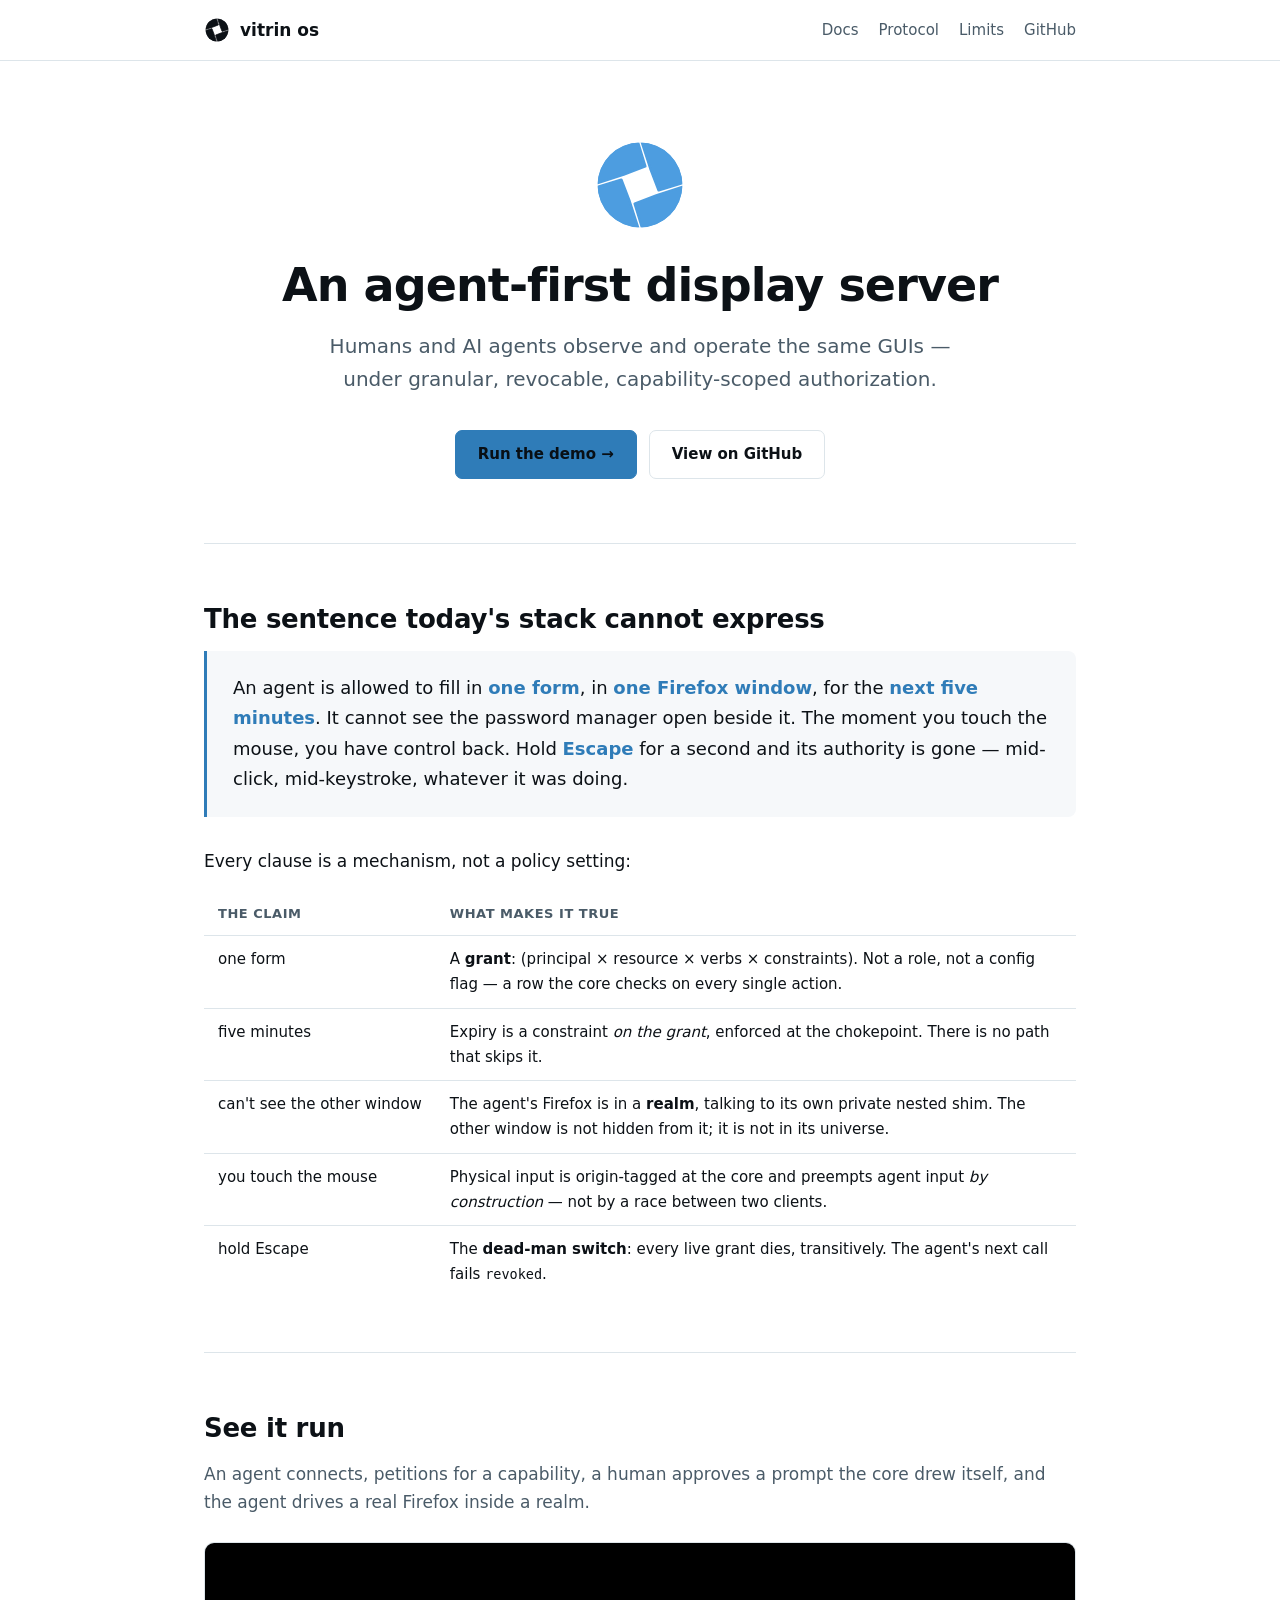
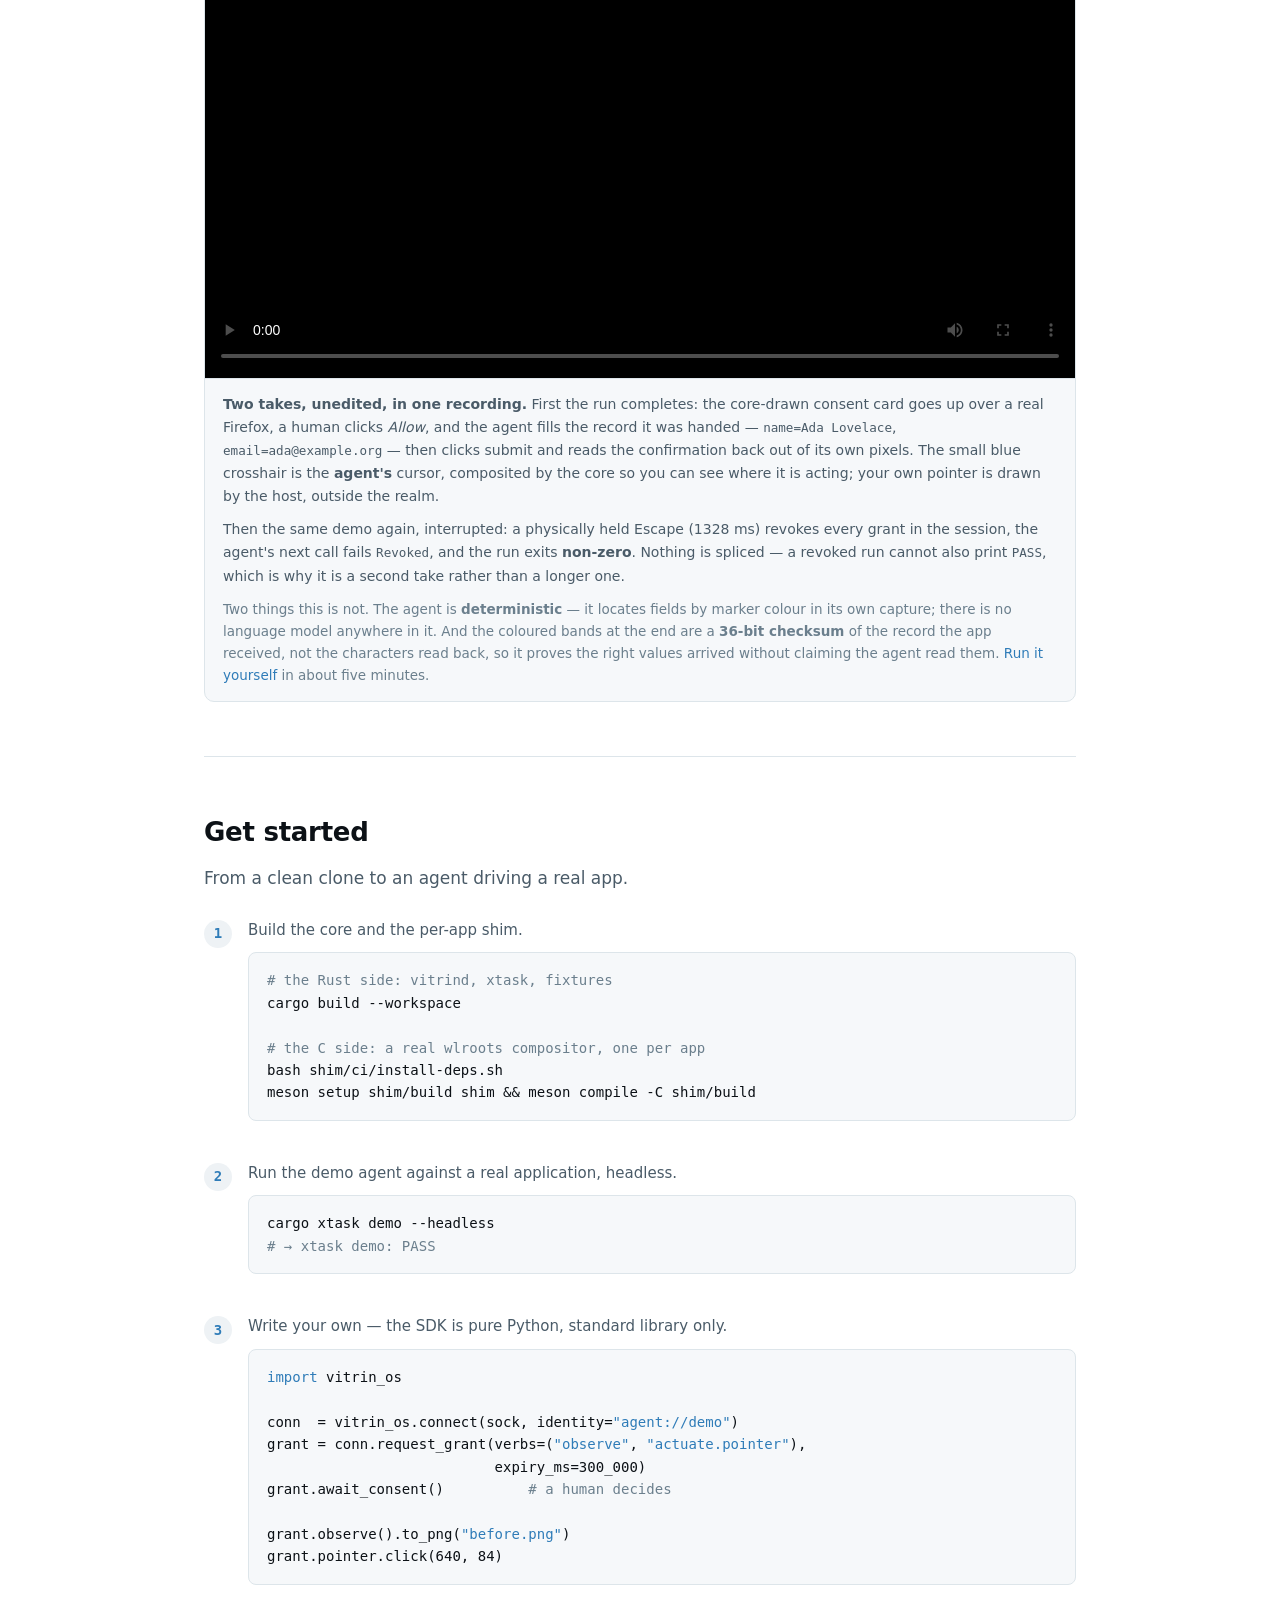
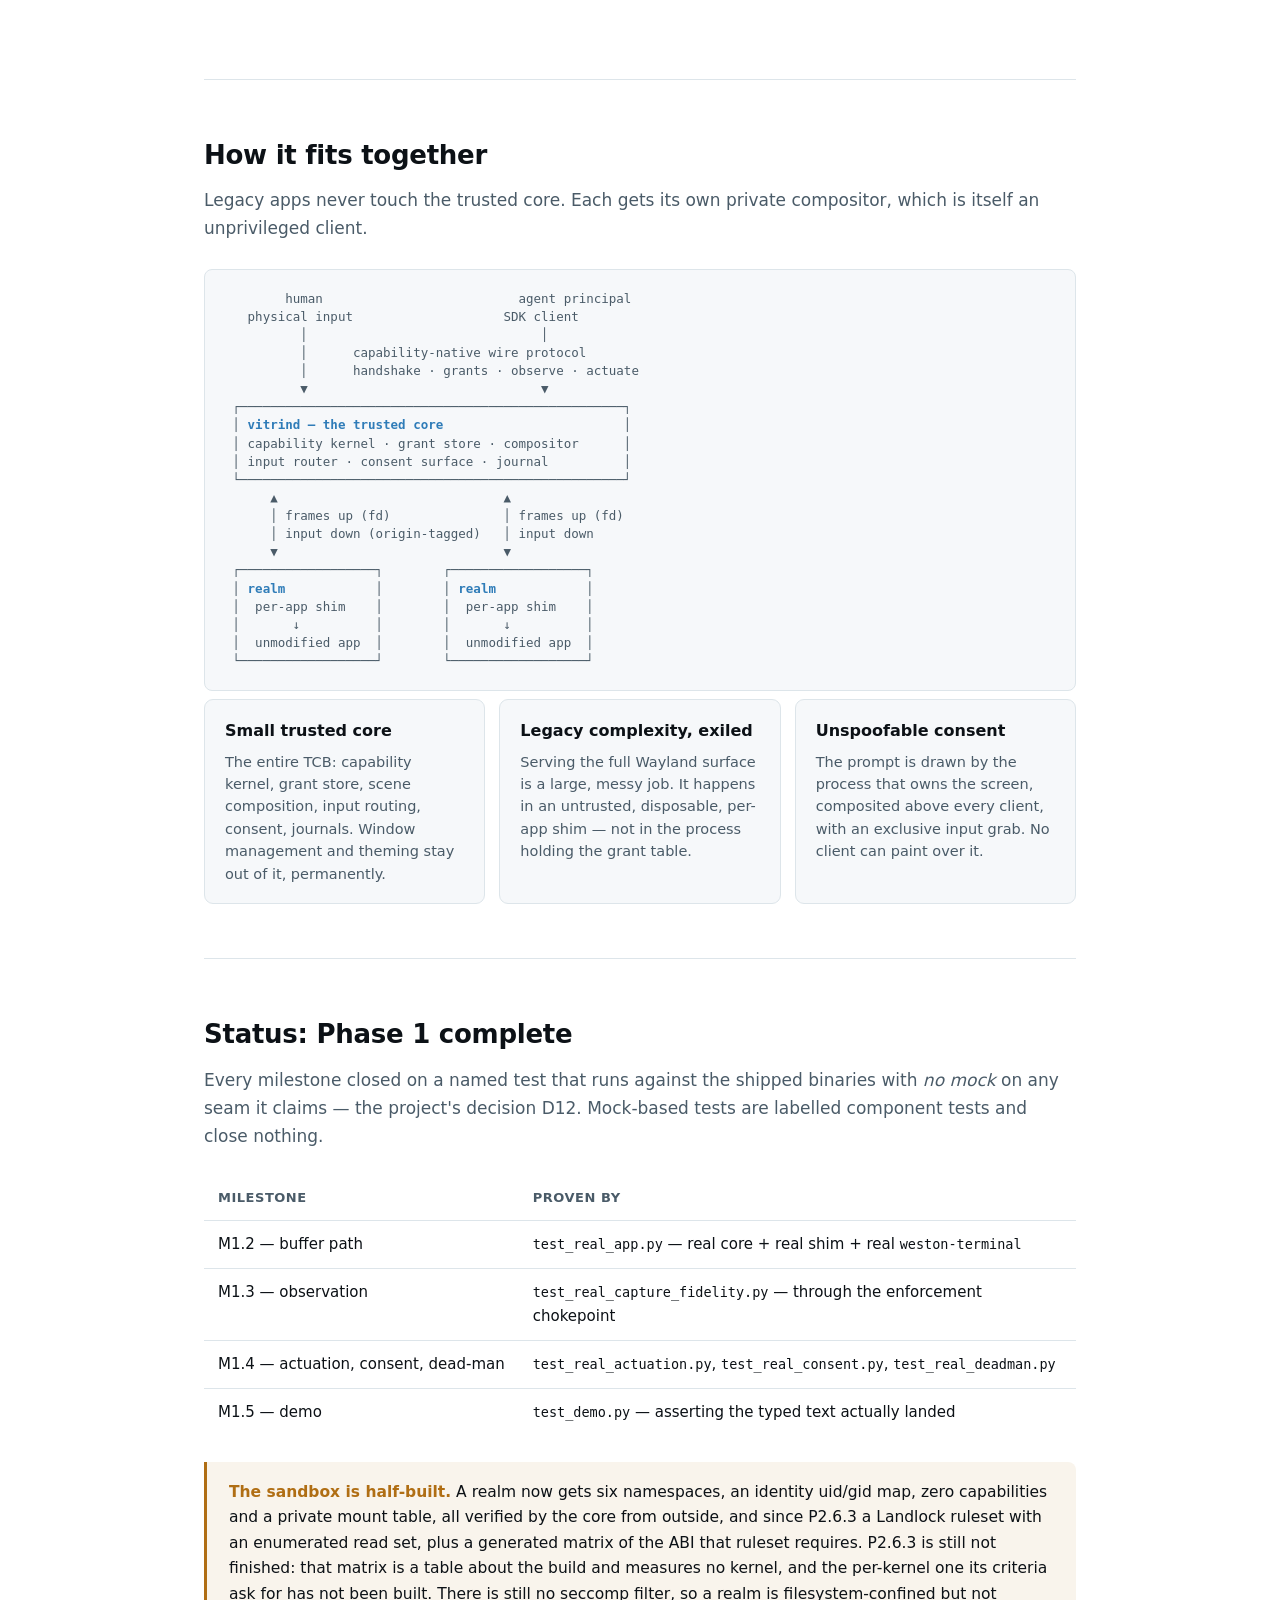
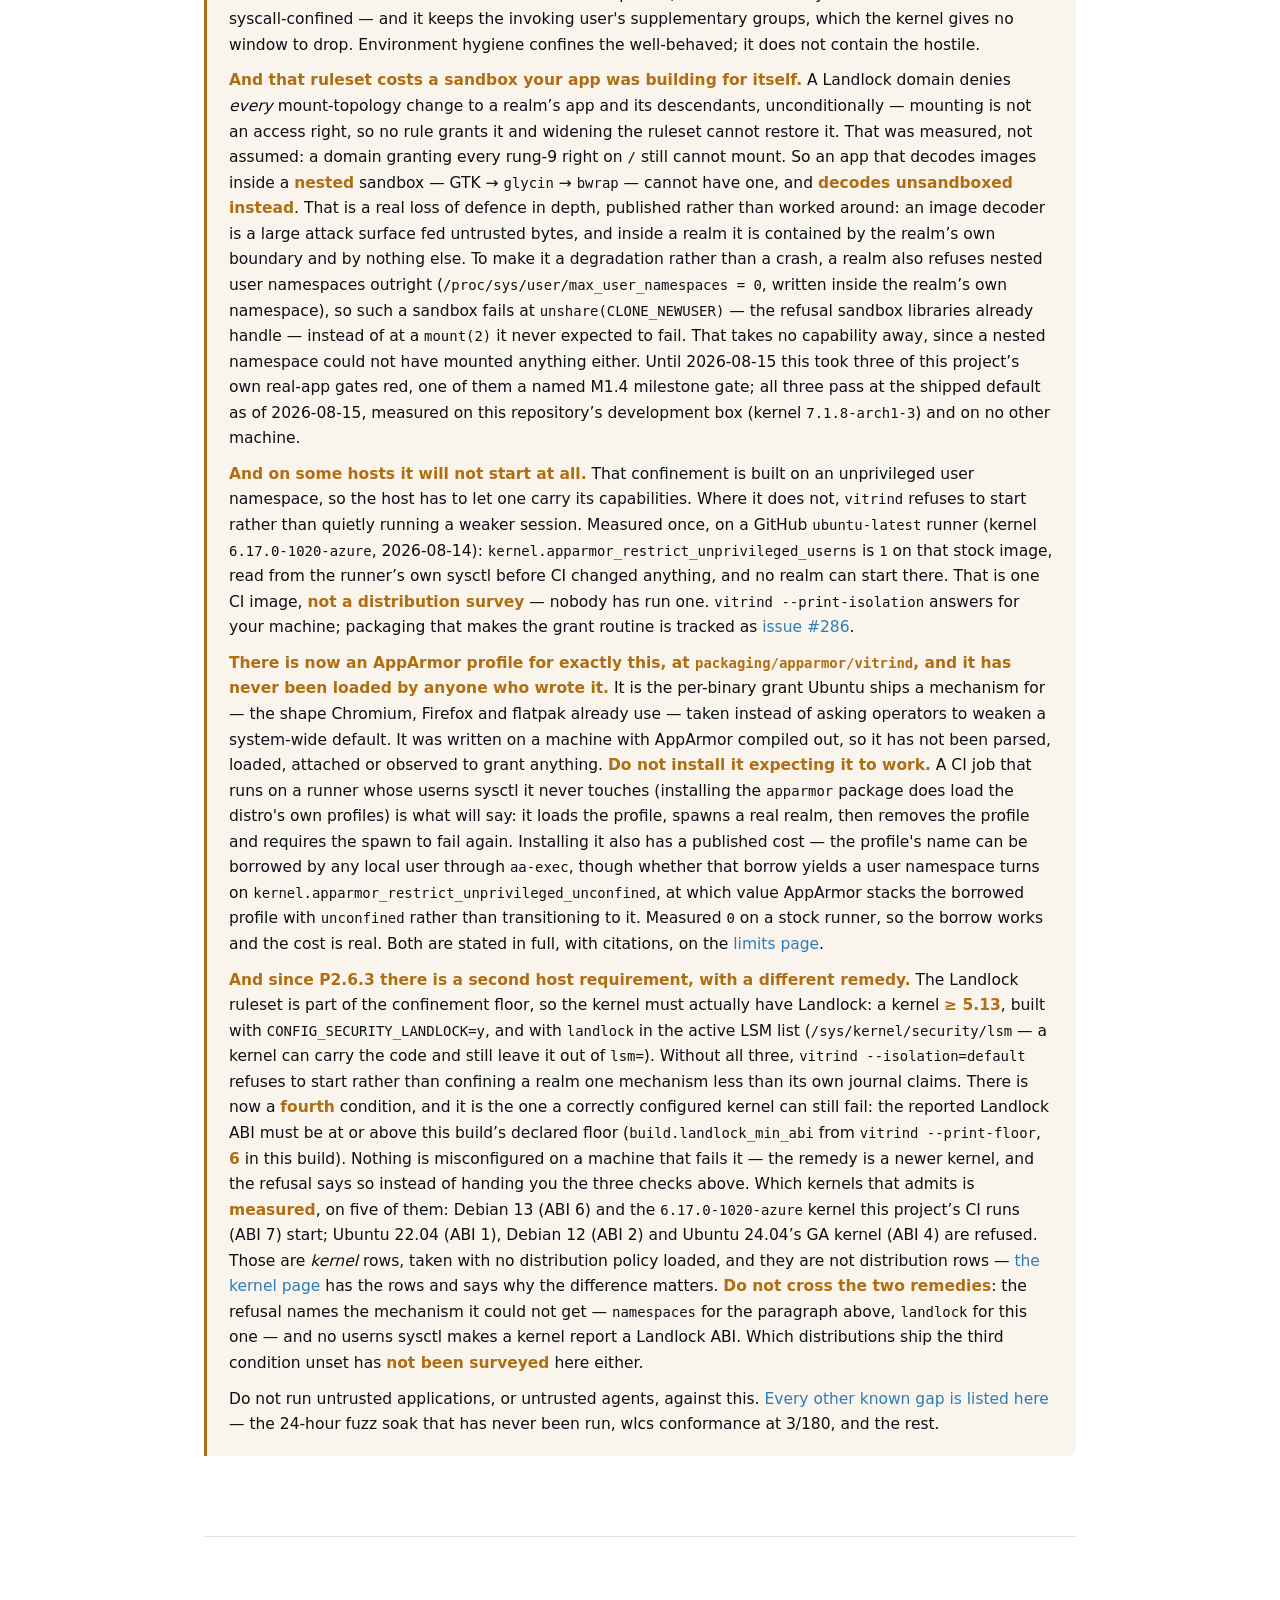
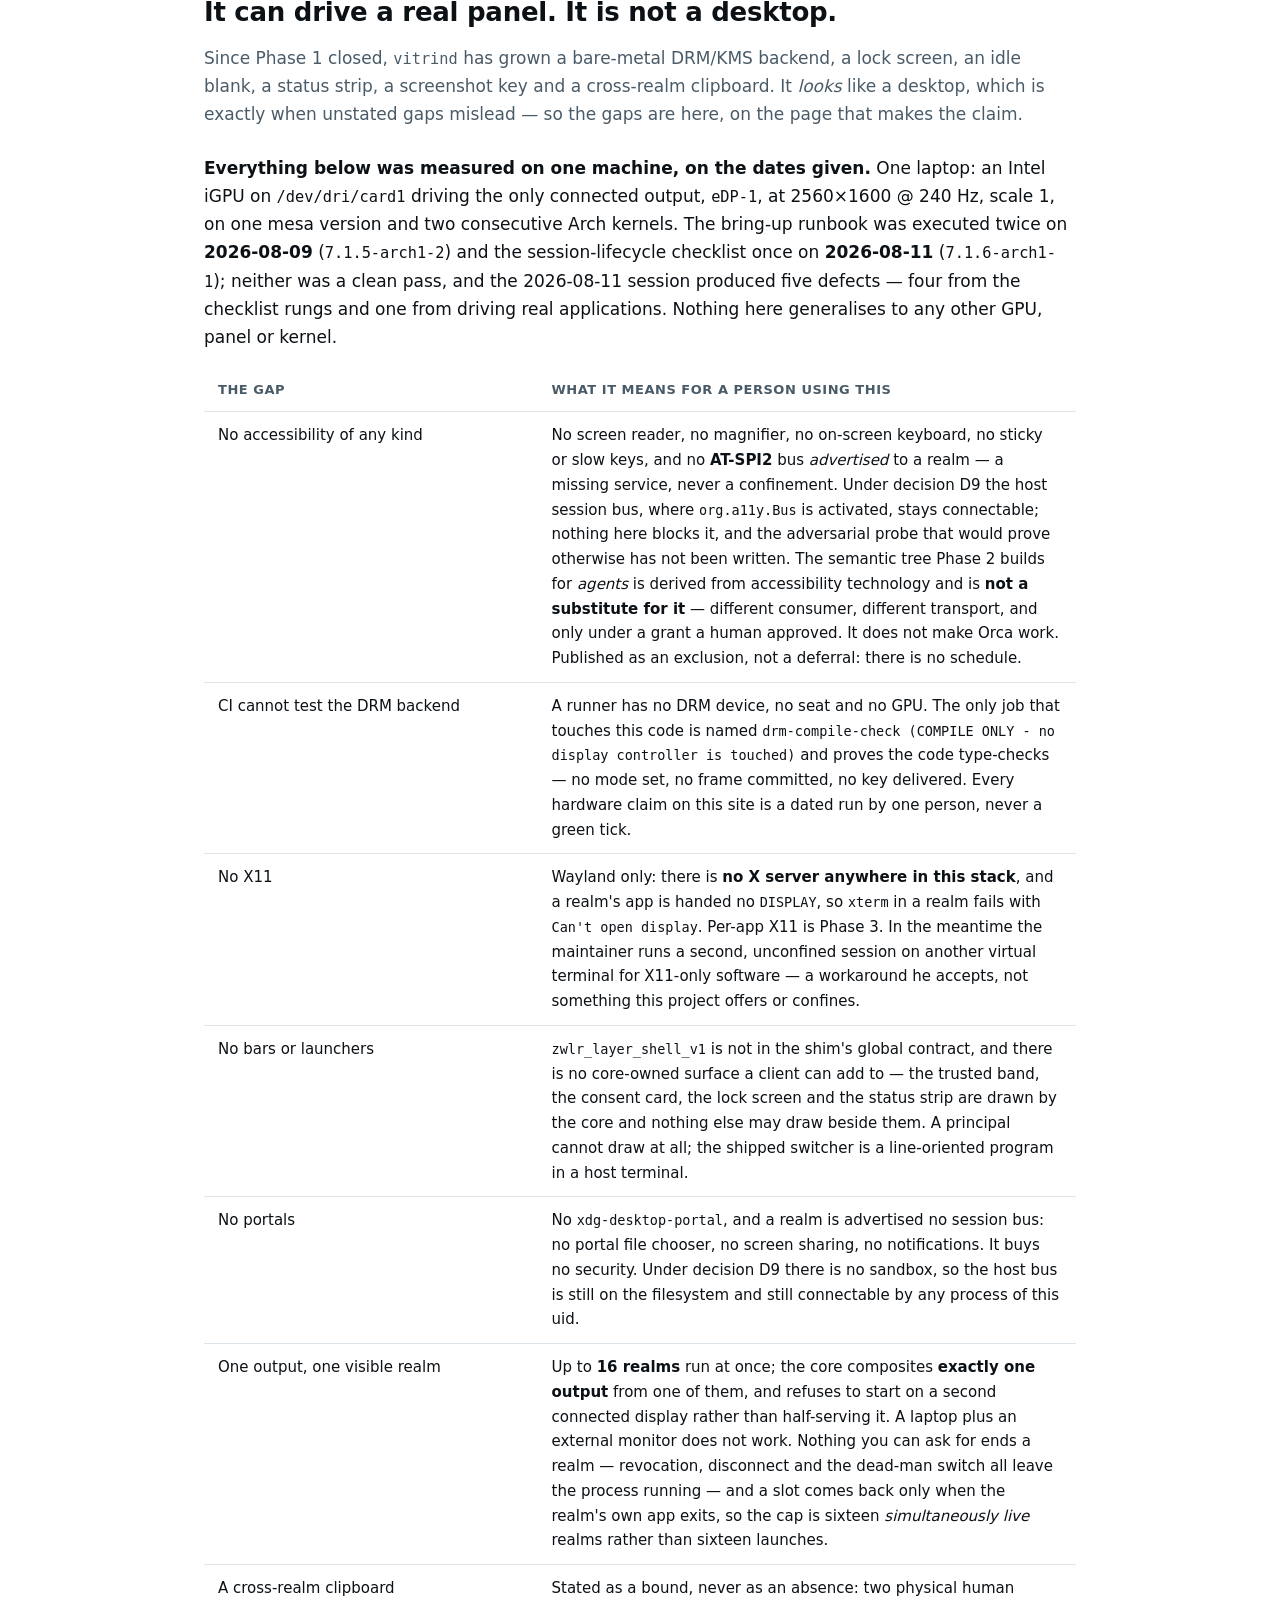
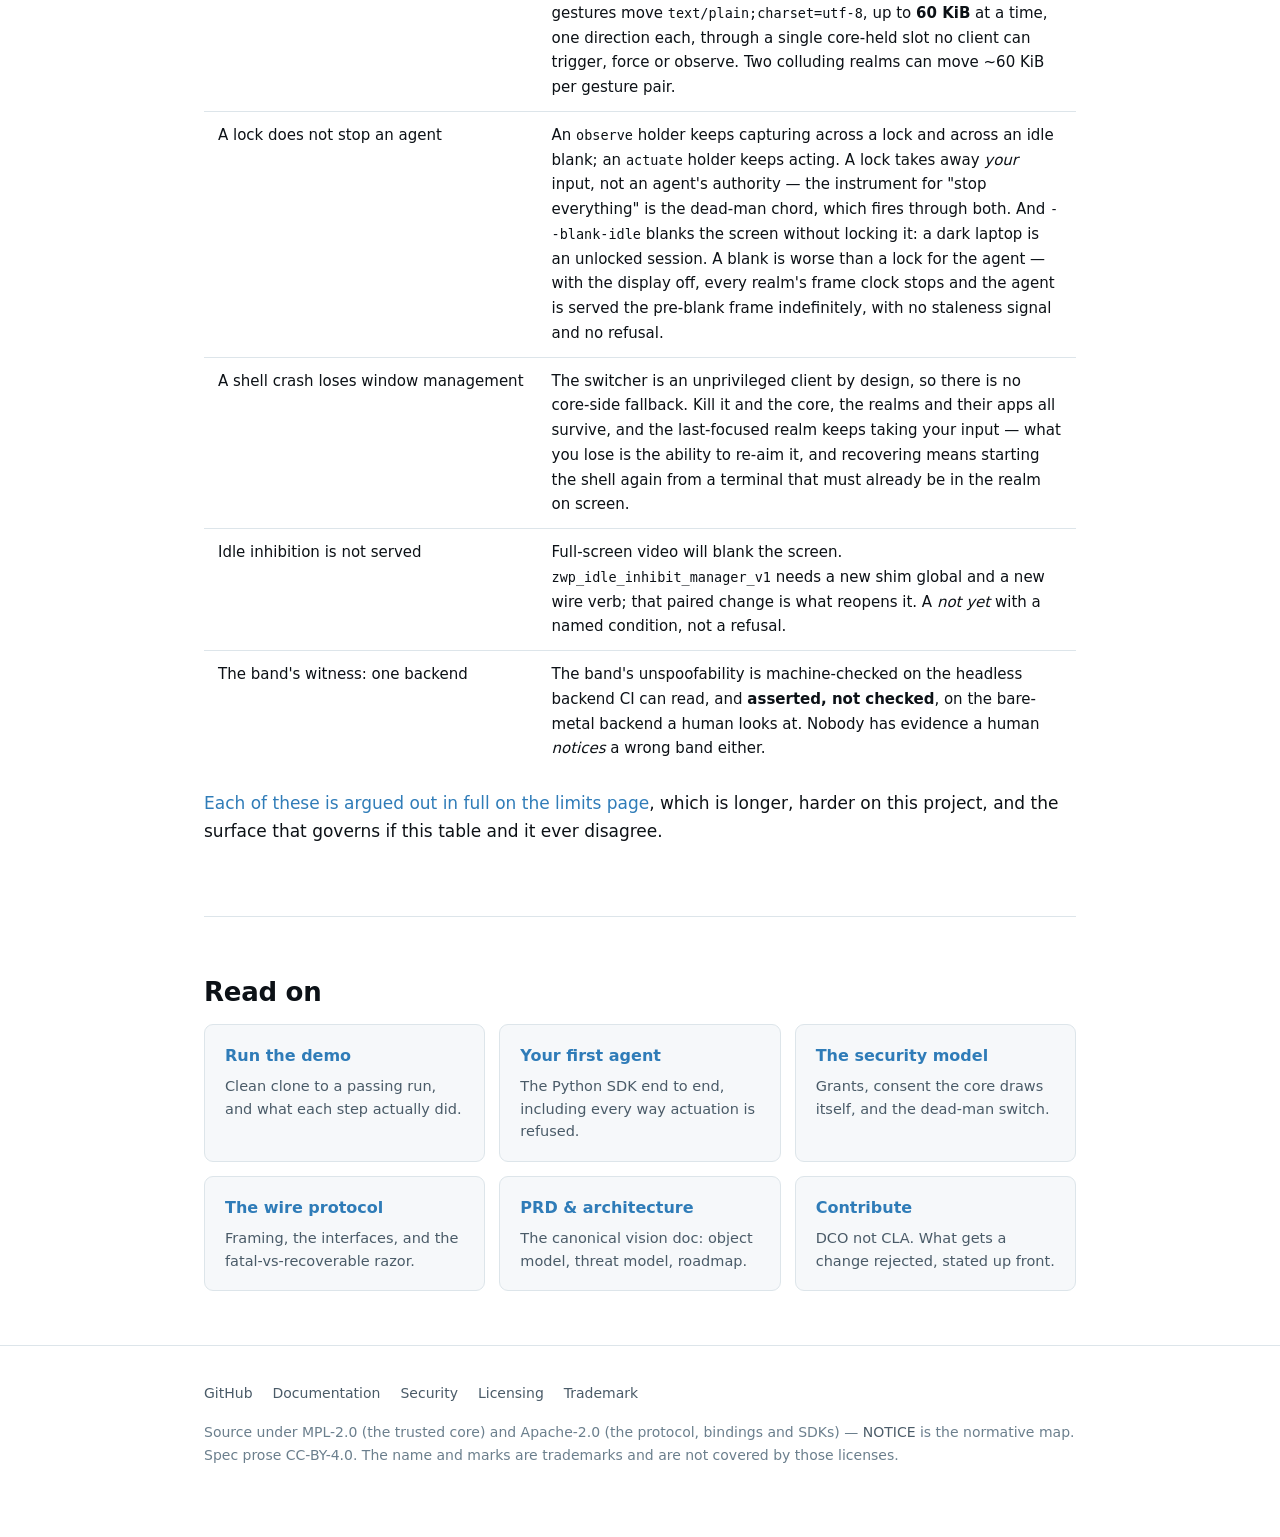
==== site/index.html @ 63b14151 "docs(root): correct the sentences the measured floor falsifies The floor moved and the per-kernel ro" ====
<!doctype html>
<html lang="en">
<head>
<meta charset="utf-8">
<meta name="viewport" content="width=device-width, initial-scale=1">
<title>Vitrin OS — an agent-first display server</title>
<meta name="description" content="An open-source, agent-first display server: a small trusted core speaking a capability-native protocol, with every legacy app confined to its own per-app shim. Humans and AI agents operate the same GUIs under granular, revocable authorization.">
<link rel="icon" href="favicon.svg" type="image/svg+xml">
<link rel="apple-touch-icon" href="apple-touch-icon.png">
<meta property="og:title" content="Vitrin OS — an agent-first display server">
<meta property="og:description" content="Humans and AI agents observe and operate the same GUIs, under granular, revocable, capability-scoped authorization.">
<meta property="og:type" content="website">
<meta property="og:url" content="https://vitrin-os.github.io/vitrin-os/">
<meta property="og:image" content="https://vitrin-os.github.io/vitrin-os/social-card.png">
<meta name="twitter:card" content="summary_large_image">
<style>
:root{
  --accent:#4d9de0; --accent-dim:#3a7cb5;
  --bg:#0c1116; --bg-2:#11181f; --bg-3:#161f28;
  --fg:#e6edf3; --fg-dim:#9fb0bd; --fg-faint:#6b7f8d;
  --line:#22303c;
  --warn-bg:rgba(224,158,77,.09); --warn-line:#e09e4d;
  --mono:ui-monospace,SFMono-Regular,"SF Mono",Menlo,Consolas,"DejaVu Sans Mono",monospace;
  --sans:system-ui,-apple-system,"Segoe UI",Roboto,"Helvetica Neue",Arial,sans-serif;
}
@media (prefers-color-scheme:light){
  :root{
    --bg:#fff; --bg-2:#f6f8fa; --bg-3:#eef2f5;
    --fg:#0c1116; --fg-dim:#4a5b68; --fg-faint:#6b7f8d;
    --line:#dde5ea; --accent:#2f7cb8;
    --warn-bg:rgba(176,110,20,.08); --warn-line:#b06e14;
  }
}
*{box-sizing:border-box}
html{-webkit-text-size-adjust:100%}
body{
  margin:0; background:var(--bg); color:var(--fg);
  font-family:var(--sans); font-size:17px; line-height:1.65;
  -webkit-font-smoothing:antialiased;
}
.wrap{max-width:920px;margin:0 auto;padding:0 24px}
a{color:var(--accent);text-decoration:none}
a:hover{text-decoration:underline}
code,kbd{font-family:var(--mono);font-size:.9em}

/* ---- header ---- */
header{border-bottom:1px solid var(--line);position:sticky;top:0;background:color-mix(in srgb,var(--bg) 92%,transparent);backdrop-filter:blur(8px);z-index:10}
.nav{display:flex;align-items:center;gap:20px;height:60px}
.brand{display:flex;align-items:center;gap:10px;font-weight:600;color:var(--fg)}
.brand:hover{text-decoration:none}
.brand svg{width:26px;height:26px;display:block}
.nav .spacer{flex:1}
.nav a.navlink{color:var(--fg-dim);font-size:15px}
.nav a.navlink:hover{color:var(--fg)}
@media(max-width:620px){.nav a.navlink.opt{display:none}}

/* ---- hero ---- */
.hero{padding:76px 0 64px;text-align:center}
.hero .mark{width:96px;height:96px;margin:0 auto 26px;display:block}
h1{font-size:clamp(30px,5.2vw,46px);line-height:1.15;margin:0 0 18px;letter-spacing:-.02em;font-weight:680}
.tagline{font-size:clamp(17px,2.4vw,20px);color:var(--fg-dim);margin:0 auto 34px;max-width:640px}
.cta{display:flex;gap:12px;justify-content:center;flex-wrap:wrap}
.btn{display:inline-block;padding:11px 22px;border-radius:7px;font-weight:600;font-size:15px;border:1px solid var(--line)}
.btn.primary{background:var(--accent);color:#080f15;border-color:var(--accent)}
.btn.primary:hover{background:var(--accent-dim);text-decoration:none}
.btn.ghost{color:var(--fg)}
.btn.ghost:hover{background:var(--bg-2);text-decoration:none}

/* ---- sections ---- */
section{padding:54px 0;border-top:1px solid var(--line)}
h2{font-size:26px;margin:0 0 10px;letter-spacing:-.01em}
h2+.sub{color:var(--fg-dim);margin:0 0 26px}
h3{font-size:18px;margin:30px 0 8px}

/* ---- the quote ---- */
blockquote.claim{
  margin:0 0 30px; padding:22px 26px; background:var(--bg-2);
  border-left:3px solid var(--accent); border-radius:0 8px 8px 0;
  font-size:18px; line-height:1.7;
}
blockquote.claim strong{color:var(--accent);font-weight:600}

/* ---- tables ---- */
.tw{overflow-x:auto;-webkit-overflow-scrolling:touch}
table{border-collapse:collapse;width:100%;font-size:15px;min-width:520px}
th,td{text-align:left;padding:11px 14px;border-bottom:1px solid var(--line);vertical-align:top}
th{color:var(--fg-dim);font-weight:600;font-size:13px;text-transform:uppercase;letter-spacing:.04em}
td:first-child{color:var(--fg);font-weight:500;white-space:nowrap}
tr:last-child td{border-bottom:none}

/* ---- code ---- */
pre{
  background:var(--bg-2);border:1px solid var(--line);border-radius:8px;
  padding:16px 18px;overflow-x:auto;font-family:var(--mono);font-size:14px;
  line-height:1.6;margin:0 0 18px;
}
pre .c{color:var(--fg-faint)}
pre .p{color:var(--accent)}

/* ---- steps ---- */
.step{display:flex;gap:16px;margin-bottom:22px;align-items:flex-start}
.step .n{
  flex:0 0 28px;height:28px;border-radius:50%;background:var(--bg-3);
  color:var(--accent);display:grid;place-items:center;font-size:14px;
  font-weight:700;font-family:var(--mono);margin-top:2px;
}
.step .body{flex:1;min-width:0}
.step .body p{margin:0 0 10px;color:var(--fg-dim);font-size:15px}

/* ---- callout ---- */
.warn{
  background:var(--warn-bg);border-left:3px solid var(--warn-line);
  border-radius:0 8px 8px 0;padding:18px 22px;margin:26px 0;font-size:15.5px;
}
.warn strong{color:var(--warn-line)}
.warn p{margin:0 0 10px}
.warn p:last-child{margin:0}

/* ---- demo slot ---- */
.demo{background:var(--bg-2);border:1px solid var(--line);border-radius:10px;padding:0;overflow:hidden}
.demo video{width:100%;display:block;background:#000}
.demo .cap{padding:14px 18px;font-size:14px;color:var(--fg-dim);border-top:1px solid var(--line)}
.demo .cap p{margin:0 0 10px}
.demo .cap p:last-child{margin:0}
.demo .cap .hon{color:var(--fg-faint);font-size:13.5px}

/* ---- arch ---- */
.arch{font-family:var(--mono);font-size:12.5px;line-height:1.45;white-space:pre;overflow-x:auto;color:var(--fg-dim);background:var(--bg-2);border:1px solid var(--line);border-radius:8px;padding:20px}
.arch b{color:var(--accent);font-weight:600}

/* ---- cards ---- */
.cards{display:grid;grid-template-columns:repeat(auto-fit,minmax(250px,1fr));gap:14px;margin-top:8px}
.card{background:var(--bg-2);border:1px solid var(--line);border-radius:9px;padding:18px 20px}
.card h3{margin:0 0 6px;font-size:16px}
.card p{margin:0;color:var(--fg-dim);font-size:14.5px;line-height:1.55}

/* ---- footer ---- */
footer{border-top:1px solid var(--line);padding:36px 0 56px;color:var(--fg-faint);font-size:14px}
footer a{color:var(--fg-dim)}
.flinks{display:flex;gap:20px;flex-wrap:wrap;margin-bottom:16px}
</style>
</head>
<body>

<header>
  <div class="wrap nav">
    <a class="brand" href="./">
      <svg viewBox="-104 -104 208 208" aria-hidden="true"><clipPath id="nm"><circle r="92"/></clipPath><g clip-path="url(#nm)" fill="currentColor" stroke="currentColor" stroke-width="6" stroke-linejoin="round"><path d="M22.75,-35.45L4.50,-91.89A92,92 0 0 1 91.89,-4.50L40.62,11.12Z"/><path d="M35.45,22.75L91.89,4.50A92,92 0 0 1 4.50,91.89L-11.12,40.62Z"/><path d="M-22.75,35.45L-4.50,91.89A92,92 0 0 1 -91.89,4.50L-40.62,-11.12Z"/><path d="M-35.45,-22.75L-91.89,-4.50A92,92 0 0 1 -4.50,-91.89L11.12,-40.62Z"/></g></svg>
      vitrin os
    </a>
    <div class="spacer"></div>
    <a class="navlink" href="docs/">Docs</a>
    <a class="navlink opt" href="docs/05-the-wire-protocol.html">Protocol</a>
    <a class="navlink opt" href="docs/limits.html">Limits</a>
    <a class="navlink" href="https://github.com/vitrin-os/vitrin-os">GitHub</a>
  </div>
</header>

<div class="wrap">

  <div class="hero">
    <svg class="mark" viewBox="-104 -104 208 208" role="img" aria-label="Vitrin OS"><clipPath id="hm"><circle r="92"/></clipPath><g clip-path="url(#hm)" fill="#4D9DE0" stroke="#4D9DE0" stroke-width="6" stroke-linejoin="round"><path d="M22.75,-35.45L4.50,-91.89A92,92 0 0 1 91.89,-4.50L40.62,11.12Z"/><path d="M35.45,22.75L91.89,4.50A92,92 0 0 1 4.50,91.89L-11.12,40.62Z"/><path d="M-22.75,35.45L-4.50,91.89A92,92 0 0 1 -91.89,4.50L-40.62,-11.12Z"/><path d="M-35.45,-22.75L-91.89,-4.50A92,92 0 0 1 -4.50,-91.89L11.12,-40.62Z"/></g></svg>
    <h1>An agent-first display server</h1>
    <p class="tagline">
      Humans and AI agents observe and operate the same GUIs — under granular,
      revocable, capability-scoped authorization.
    </p>
    <div class="cta">
      <a class="btn primary" href="docs/01-run-the-demo.html">Run the demo →</a>
      <a class="btn ghost" href="https://github.com/vitrin-os/vitrin-os">View on GitHub</a>
    </div>
  </div>

  <section id="claim">
    <h2>The sentence today's stack cannot express</h2>
    <blockquote class="claim">
      An agent is allowed to fill in <strong>one form</strong>, in
      <strong>one Firefox window</strong>, for the <strong>next five
      minutes</strong>. It cannot see the password manager open beside it.
      The moment you touch the mouse, you have control back. Hold
      <strong>Escape</strong> for a second and its authority is gone —
      mid-click, mid-keystroke, whatever it was doing.
    </blockquote>
    <p class="sub">Every clause is a mechanism, not a policy setting:</p>
    <div class="tw">
    <table>
      <thead><tr><th>The claim</th><th>What makes it true</th></tr></thead>
      <tbody>
        <tr><td>one form</td><td>A <b>grant</b>: (principal × resource × verbs × constraints). Not a role, not a config flag — a row the core checks on every single action.</td></tr>
        <tr><td>five minutes</td><td>Expiry is a constraint <em>on the grant</em>, enforced at the chokepoint. There is no path that skips it.</td></tr>
        <tr><td>can't see the other window</td><td>The agent's Firefox is in a <b>realm</b>, talking to its own private nested shim. The other window is not hidden from it; it is not in its universe.</td></tr>
        <tr><td>you touch the mouse</td><td>Physical input is origin-tagged at the core and preempts agent input <em>by construction</em> — not by a race between two clients.</td></tr>
        <tr><td>hold Escape</td><td>The <b>dead-man switch</b>: every live grant dies, transitively. The agent's next call fails <code>revoked</code>.</td></tr>
      </tbody>
    </table>
    </div>
  </section>

  <section id="demo">
    <h2>See it run</h2>
    <p class="sub">
      An agent connects, petitions for a capability, a human approves a prompt
      the core drew itself, and the agent drives a real Firefox inside a realm.
    </p>
    <div class="demo">
      <video controls preload="metadata" poster="nested-demo-poster.png"
             width="1280" playsinline>
        <source src="nested-demo.webm" type="video/webm">
        <source src="nested-demo.mp4" type="video/mp4">
        Your browser cannot play embedded video.
        <a href="nested-demo.mp4">Download the recording</a> (MP4, 3.8&nbsp;MB).
      </video>
      <div class="cap">
        <p><strong>Two takes, unedited, in one recording.</strong> First the run
        completes: the core-drawn consent card goes up over a real Firefox, a
        human clicks <em>Allow</em>, and the agent fills the record it was handed
        — <code>name=Ada&nbsp;Lovelace</code>, <code>email=ada@example.org</code>
        — then clicks submit and reads the confirmation back out of its own
        pixels. The small blue crosshair is the <strong>agent's</strong> cursor,
        composited by the core so you can see where it is acting; your own
        pointer is drawn by the host, outside the realm.</p>
        <p>Then the same demo again, interrupted: a physically held Escape
        (1328&nbsp;ms) revokes every grant in the session, the agent's next call
        fails <code>Revoked</code>, and the run exits <strong>non-zero</strong>.
        Nothing is spliced — a revoked run cannot also print <code>PASS</code>,
        which is why it is a second take rather than a longer one.</p>
        <p class="hon">Two things this is not. The agent is
        <strong>deterministic</strong> — it locates fields by marker colour in
        its own capture; there is no language model anywhere in it. And the
        coloured bands at the end are a <strong>36-bit checksum</strong> of the
        record the app received, not the characters read back, so it proves the
        right values arrived without claiming the agent read them.
        <a href="docs/01-run-the-demo.html">Run it yourself</a> in about five
        minutes.</p>
      </div>
    </div>
  </section>

  <section id="start">
    <h2>Get started</h2>
    <p class="sub">From a clean clone to an agent driving a real app.</p>

    <div class="step">
      <div class="n">1</div>
      <div class="body">
        <p>Build the core and the per-app shim.</p>
<pre><span class="c"># the Rust side: vitrind, xtask, fixtures</span>
cargo build --workspace

<span class="c"># the C side: a real wlroots compositor, one per app</span>
bash shim/ci/install-deps.sh
meson setup shim/build shim &amp;&amp; meson compile -C shim/build</pre>
      </div>
    </div>

    <div class="step">
      <div class="n">2</div>
      <div class="body">
        <p>Run the demo agent against a real application, headless.</p>
<pre>cargo xtask demo --headless
<span class="c"># → xtask demo: PASS</span></pre>
      </div>
    </div>

    <div class="step">
      <div class="n">3</div>
      <div class="body">
        <p>Write your own — the SDK is pure Python, standard library only.</p>
<pre><span class="p">import</span> vitrin_os

conn  = vitrin_os.connect(sock, identity=<span class="p">"agent://demo"</span>)
grant = conn.request_grant(verbs=(<span class="p">"observe"</span>, <span class="p">"actuate.pointer"</span>),
                           expiry_ms=300_000)
grant.await_consent()          <span class="c"># a human decides</span>

grant.observe().to_png(<span class="p">"before.png"</span>)
grant.pointer.click(640, 84)</pre>
      </div>
    </div>
  </section>

  <section id="how">
    <h2>How it fits together</h2>
    <p class="sub">
      Legacy apps never touch the trusted core. Each gets its own private
      compositor, which is itself an unprivileged client.
    </p>
    <div class="arch">        human                          agent principal
   physical input                    SDK client
          │                               │
          │      capability-native wire protocol
          │      handshake · grants · observe · actuate
          ▼                               ▼
 ┌───────────────────────────────────────────────────┐
 │ <b>vitrind — the trusted core</b>                        │
 │ capability kernel · grant store · compositor      │
 │ input router · consent surface · journal          │
 └───────────────────────────────────────────────────┘
      ▲                              ▲
      │ frames up (fd)               │ frames up (fd)
      │ input down (origin-tagged)   │ input down
      ▼                              ▼
 ┌──────────────────┐        ┌──────────────────┐
 │ <b>realm</b>            │        │ <b>realm</b>            │
 │  per-app shim    │        │  per-app shim    │
 │       ↓          │        │       ↓          │
 │  unmodified app  │        │  unmodified app  │
 └──────────────────┘        └──────────────────┘</div>
    <div class="cards">
      <div class="card">
        <h3>Small trusted core</h3>
        <p>The entire TCB: capability kernel, grant store, scene composition, input routing, consent, journals. Window management and theming stay out of it, permanently.</p>
      </div>
      <div class="card">
        <h3>Legacy complexity, exiled</h3>
        <p>Serving the full Wayland surface is a large, messy job. It happens in an untrusted, disposable, per-app shim — not in the process holding the grant table.</p>
      </div>
      <div class="card">
        <h3>Unspoofable consent</h3>
        <p>The prompt is drawn by the process that owns the screen, composited above every client, with an exclusive input grab. No client can paint over it.</p>
      </div>
    </div>
  </section>

  <section id="status">
    <h2>Status: Phase 1 complete</h2>
    <p class="sub">
      Every milestone closed on a named test that runs against the shipped
      binaries with <em>no mock</em> on any seam it claims — the project's
      decision D12. Mock-based tests are labelled component tests and close
      nothing.
    </p>
    <div class="tw">
    <table>
      <thead><tr><th>Milestone</th><th>Proven by</th></tr></thead>
      <tbody>
        <tr><td>M1.2 — buffer path</td><td><code>test_real_app.py</code> — real core + real shim + real <code>weston-terminal</code></td></tr>
        <tr><td>M1.3 — observation</td><td><code>test_real_capture_fidelity.py</code> — through the enforcement chokepoint</td></tr>
        <tr><td>M1.4 — actuation, consent, dead-man</td><td><code>test_real_actuation.py</code>, <code>test_real_consent.py</code>, <code>test_real_deadman.py</code></td></tr>
        <tr><td>M1.5 — demo</td><td><code>test_demo.py</code> — asserting the typed text actually landed</td></tr>
      </tbody>
    </table>
    </div>

    <div class="warn">
      <p><strong>The sandbox is half-built.</strong> A realm now gets six
      namespaces, an identity uid/gid map, zero capabilities and a private
      mount table, all verified by the core from outside, and since P2.6.3 a
      Landlock ruleset with an enumerated read set, plus a generated matrix of
      the ABI that ruleset requires. P2.6.3 is still not finished: that matrix
      is a table about the build and measures no kernel, and the per-kernel one
      its criteria ask for has not been built. There is still no seccomp
      filter, so a realm is filesystem-confined but not syscall-confined
      &mdash; and it keeps the invoking user's supplementary groups, which the
      kernel gives no window to drop.
      Environment hygiene confines the well-behaved; it does not contain the
      hostile.</p>
      <p><strong>And that ruleset costs a sandbox your app was building for
      itself.</strong> A Landlock domain denies <em>every</em> mount-topology
      change to a realm&rsquo;s app and its descendants, unconditionally
      &mdash; mounting is not an access right, so no rule grants it and
      widening the ruleset cannot restore it. That was measured, not assumed:
      a domain granting every rung-9 right on <code>/</code> still cannot
      mount. So an app that decodes images inside a <strong>nested</strong>
      sandbox &mdash; GTK &rarr; <code>glycin</code> &rarr; <code>bwrap</code>
      &mdash; cannot have one, and <strong>decodes unsandboxed instead</strong>.
      That is a real loss of defence in depth, published rather than worked
      around: an image decoder is a large attack surface fed untrusted bytes,
      and inside a realm it is contained by the realm&rsquo;s own boundary and
      by nothing else. To make it a degradation rather than a crash, a realm
      also refuses nested user namespaces outright
      (<code>/proc/sys/user/max_user_namespaces = 0</code>, written inside the
      realm&rsquo;s own namespace), so such a sandbox fails at
      <code>unshare(CLONE_NEWUSER)</code> &mdash; the refusal sandbox libraries
      already handle &mdash; instead of at a <code>mount(2)</code> it never
      expected to fail. That takes no capability away, since a nested namespace
      could not have mounted anything either. Until 2026-08-15 this took three
      of this project&rsquo;s own real-app gates red, one of them a named M1.4
      milestone gate; all three pass at the shipped default as of 2026-08-15,
      measured on this repository&rsquo;s development box (kernel
      <code>7.1.8-arch1-3</code>) and on no other machine.</p>
      <p><strong>And on some hosts it will not start at all.</strong> That
      confinement is built on an unprivileged user namespace, so the host has
      to let one carry its capabilities. Where it does not,
      <code>vitrind</code> refuses to start rather than quietly running a
      weaker session. Measured once, on a GitHub <code>ubuntu-latest</code>
      runner (kernel <code>6.17.0-1020-azure</code>, 2026-08-14):
      <code>kernel.apparmor_restrict_unprivileged_userns</code> is
      <code>1</code> on that stock image, read from the runner&rsquo;s own
      sysctl before CI changed anything, and no realm can start there.
      That is one CI image, <strong>not a distribution survey</strong> &mdash;
      nobody has run one. <code>vitrind --print-isolation</code> answers for
      your machine; packaging that makes the grant routine is tracked as
      <a href="https://github.com/vitrin-os/vitrin-os/issues/286">issue
      #286</a>.</p>
      <p><strong>There is now an AppArmor profile for exactly this, at
      <code>packaging/apparmor/vitrind</code>, and it has never been loaded by
      anyone who wrote it.</strong> It is the per-binary grant Ubuntu ships a
      mechanism for &mdash; the shape Chromium, Firefox and flatpak already use
      &mdash; taken instead of asking operators to weaken a system-wide
      default. It was written on a machine with AppArmor compiled out, so it
      has not been parsed, loaded, attached or observed to grant anything.
      <strong>Do not install it expecting it to work.</strong> A CI job that
      runs on a runner whose userns sysctl it never touches (installing the
      <code>apparmor</code> package does load the distro's own profiles) is what
      will say: it loads the
      profile, spawns a real realm, then removes the profile and requires the
      spawn to fail again. Installing it also has a published cost &mdash; the
      profile's name can be borrowed by any local user through
      <code>aa-exec</code>, though whether that borrow yields a user namespace
      turns on <code>kernel.apparmor_restrict_unprivileged_unconfined</code>,
      at which value AppArmor stacks the borrowed profile with
      <code>unconfined</code> rather than transitioning to it. Measured
      <code>0</code> on a stock runner, so the borrow works and the cost is
      real. Both are stated in full, with citations, on the
      <a href="https://github.com/vitrin-os/vitrin-os/blob/main/docs/book/src/limits.md">limits
      page</a>.</p>
      <p><strong>And since P2.6.3 there is a second host requirement, with a
      different remedy.</strong> The Landlock ruleset is part of the
      confinement floor, so the kernel must actually have Landlock: a kernel
      <strong>&ge; 5.13</strong>, built with
      <code>CONFIG_SECURITY_LANDLOCK=y</code>, and with <code>landlock</code>
      in the active LSM list (<code>/sys/kernel/security/lsm</code> &mdash; a
      kernel can carry the code and still leave it out of <code>lsm=</code>).
      Without all three, <code>vitrind --isolation=default</code> refuses to
      start rather than confining a realm one mechanism less than its own
      journal claims. There is now a <strong>fourth</strong> condition, and it
      is the one a correctly configured kernel can still fail: the reported
      Landlock ABI must be at or above this build&rsquo;s declared floor
      (<code>build.landlock_min_abi</code> from
      <code>vitrind --print-floor</code>, <strong>6</strong> in this build).
      Nothing is misconfigured on a machine that fails it &mdash; the remedy is
      a newer kernel, and the refusal says so instead of handing you the three
      checks above. Which kernels that admits is
      <strong>measured</strong>, on five of them: Debian 13 (ABI 6) and the
      <code>6.17.0-1020-azure</code> kernel this project&rsquo;s CI runs (ABI 7)
      start; Ubuntu 22.04 (ABI 1), Debian 12 (ABI 2) and Ubuntu 24.04&rsquo;s GA
      kernel (ABI 4) are refused. Those are <em>kernel</em> rows, taken with no
      distribution policy loaded, and they are not distribution rows &mdash;
      <a href="docs/isolation-kernels.html">the kernel page</a> has the rows and
      says why the difference matters. <strong>Do not cross the two
      remedies</strong>: the
      refusal names the mechanism it could not get &mdash;
      <code>namespaces</code> for the paragraph above, <code>landlock</code>
      for this one &mdash; and no userns sysctl makes a kernel report a
      Landlock ABI. Which distributions ship the third condition unset has
      <strong>not been surveyed</strong> here either.</p>
      <p>Do not run untrusted applications, or untrusted agents, against this.
      <a href="docs/limits.html">Every other known gap is listed here</a> —
      the 24-hour fuzz soak that has never been run, wlcs conformance at
      3/180, and the rest.</p>
    </div>
  </section>

  <section id="session">
    <h2>It can drive a real panel. It is not a desktop.</h2>
    <p class="sub">
      Since Phase 1 closed, <code>vitrind</code> has grown a bare-metal DRM/KMS
      backend, a lock screen, an idle blank, a status strip, a screenshot key and
      a cross-realm clipboard. It <em>looks</em> like a desktop, which is exactly
      when unstated gaps mislead — so the gaps are here, on the page that makes
      the claim.
    </p>

    <p><strong>Everything below was measured on one machine, on the dates
    given.</strong> One laptop: an Intel iGPU on <code>/dev/dri/card1</code>
    driving the only connected output, <code>eDP-1</code>, at 2560×1600 @ 240 Hz,
    scale 1, on one mesa version and two consecutive Arch kernels. The bring-up
    runbook was executed twice on <strong>2026-08-09</strong>
    (<code>7.1.5-arch1-2</code>) and the session-lifecycle checklist once on
    <strong>2026-08-11</strong> (<code>7.1.6-arch1-1</code>); neither was a clean
    pass, and the 2026-08-11 session produced five defects — four from the
    checklist rungs and one from driving real applications. Nothing here
    generalises to any other GPU, panel or kernel.</p>

    <div class="tw">
    <table>
      <thead><tr><th>The gap</th><th>What it means for a person using this</th></tr></thead>
      <tbody>
        <tr>
          <td>No accessibility of any kind</td>
          <td>No screen reader, no magnifier, no on-screen keyboard, no sticky or
          slow keys, and no <strong>AT-SPI2</strong> bus <em>advertised</em> to a
          realm — a missing service, never a confinement. Under decision D9 the
          host session bus, where <code>org.a11y.Bus</code> is activated, stays
          connectable; nothing here blocks it, and the adversarial probe that
          would prove otherwise has not been written.
          The semantic tree Phase 2 builds for <em>agents</em> is derived from
          accessibility technology and is <strong>not a substitute for
          it</strong> — different consumer, different transport, and only under a
          grant a human approved. It does not make Orca work. Published as an
          exclusion, not a deferral: there is no schedule.</td>
        </tr>
        <tr>
          <td>CI cannot test the DRM backend</td>
          <td>A runner has no DRM device, no seat and no GPU. The only job that
          touches this code is named
          <code>drm-compile-check (COMPILE ONLY - no display controller is
          touched)</code> and proves the code type-checks — no mode set, no frame
          committed, no key delivered. Every hardware claim on this site is a
          dated run by one person, never a green tick.</td>
        </tr>
        <tr>
          <td>No X11</td>
          <td>Wayland only: there is <strong>no X server anywhere in this
          stack</strong>, and a realm's app is handed no <code>DISPLAY</code>, so
          <code>xterm</code> in a realm fails with <code>Can't open display</code>.
          Per-app X11 is Phase 3. In the meantime the maintainer runs a second,
          unconfined session on another virtual terminal for X11-only software —
          a workaround he accepts, not something this project offers or
          confines.</td>
        </tr>
        <tr>
          <td>No bars or launchers</td>
          <td><code>zwlr_layer_shell_v1</code> is not in the shim's global
          contract, and there is no core-owned surface a client can add to — the
          trusted band, the consent card, the lock screen and the status strip
          are drawn by the core and nothing else may draw beside them. A
          principal cannot draw at all; the shipped switcher is a line-oriented
          program in a host terminal.</td>
        </tr>
        <tr>
          <td>No portals</td>
          <td>No <code>xdg-desktop-portal</code>, and a realm is advertised no
          session bus: no portal file chooser, no screen sharing, no
          notifications. It buys no security. Under decision D9 there is no
          sandbox, so the host bus is still on the filesystem and still
          connectable by any process of this uid.</td>
        </tr>
        <tr>
          <td>One output, one visible realm</td>
          <td>Up to <strong>16 realms</strong> run at once; the core composites
          <strong>exactly one output</strong> from one of them, and refuses to
          start on a second connected display rather than half-serving it. A
          laptop plus an external monitor does not work. Nothing you can ask for
          ends a realm — revocation, disconnect and the dead-man switch all leave
          the process running — and a slot comes back only when the realm's own
          app exits, so the cap is sixteen <em>simultaneously live</em> realms
          rather than sixteen launches.</td>
        </tr>
        <tr>
          <td>A cross-realm clipboard</td>
          <td>Stated as a bound, never as an absence: two physical human
          gestures move <code>text/plain;charset=utf-8</code>, up to
          <strong>60 KiB</strong> at a time, one direction each, through a single
          core-held slot no client can trigger, force or observe. Two colluding
          realms can move ~60 KiB per gesture pair.</td>
        </tr>
        <tr>
          <td>A lock does not stop an agent</td>
          <td>An <code>observe</code> holder keeps capturing across a lock and
          across an idle blank; an <code>actuate</code> holder keeps acting. A
          lock takes away <em>your</em> input, not an agent's authority — the
          instrument for "stop everything" is the dead-man chord, which fires
          through both. And <code>--blank-idle</code> blanks the screen without
          locking it: a dark laptop is an unlocked session. A blank is worse than
          a lock for the agent — with the display off, every realm's frame clock
          stops and the agent is served the pre-blank frame indefinitely, with no
          staleness signal and no refusal.</td>
        </tr>
        <tr>
          <td>A shell crash loses window management</td>
          <td>The switcher is an unprivileged client by design, so there is no
          core-side fallback. Kill it and the core, the realms and their apps all
          survive, and the last-focused realm keeps taking your input — what you
          lose is the ability to re-aim it, and recovering means starting the
          shell again from a terminal that must already be in the realm on
          screen.</td>
        </tr>
        <tr>
          <td>Idle inhibition is not served</td>
          <td>Full-screen video will blank the screen.
          <code>zwp_idle_inhibit_manager_v1</code> needs a new shim global and a
          new wire verb; that paired change is what reopens it. A <em>not
          yet</em> with a named condition, not a refusal.</td>
        </tr>
        <tr>
          <td>The band's witness: one backend</td>
          <td>The band's unspoofability is machine-checked on the headless
          backend CI can read, and <strong>asserted, not checked</strong>, on the
          bare-metal backend a human looks at. Nobody has evidence a human
          <em>notices</em> a wrong band either.</td>
        </tr>
      </tbody>
    </table>
    </div>

    <p><a href="docs/limits.html">Each of these is argued out in full on the
    limits page</a>, which is longer, harder on this project, and the surface
    that governs if this table and it ever disagree.</p>
  </section>

  <section id="docs">
    <h2>Read on</h2>
    <div class="cards">
      <div class="card"><h3><a href="docs/01-run-the-demo.html">Run the demo</a></h3><p>Clean clone to a passing run, and what each step actually did.</p></div>
      <div class="card"><h3><a href="docs/02-your-first-agent.html">Your first agent</a></h3><p>The Python SDK end to end, including every way actuation is refused.</p></div>
      <div class="card"><h3><a href="docs/03-grants-consent-revocation.html">The security model</a></h3><p>Grants, consent the core draws itself, and the dead-man switch.</p></div>
      <div class="card"><h3><a href="docs/05-the-wire-protocol.html">The wire protocol</a></h3><p>Framing, the interfaces, and the fatal-vs-recoverable razor.</p></div>
      <div class="card"><h3><a href="https://github.com/vitrin-os/vitrin-os/blob/main/docs/PRD.md">PRD &amp; architecture</a></h3><p>The canonical vision doc: object model, threat model, roadmap.</p></div>
      <div class="card"><h3><a href="https://github.com/vitrin-os/vitrin-os/blob/main/CONTRIBUTING.md">Contribute</a></h3><p>DCO not CLA. What gets a change rejected, stated up front.</p></div>
    </div>
  </section>

</div>

<footer>
  <div class="wrap">
    <div class="flinks">
      <a href="https://github.com/vitrin-os/vitrin-os">GitHub</a>
      <a href="docs/">Documentation</a>
      <a href="https://github.com/vitrin-os/vitrin-os/blob/main/SECURITY.md">Security</a>
      <a href="https://github.com/vitrin-os/vitrin-os/blob/main/NOTICE">Licensing</a>
      <a href="https://github.com/vitrin-os/vitrin-os/blob/main/TRADEMARK.md">Trademark</a>
    </div>
    <p>
      Source under MPL-2.0 (the trusted core) and Apache-2.0 (the protocol,
      bindings and SDKs) — <a href="https://github.com/vitrin-os/vitrin-os/blob/main/NOTICE">NOTICE</a>
      is the normative map. Spec prose CC-BY-4.0. The name and marks are
      trademarks and are not covered by those licenses.
    </p>
  </div>
</footer>

</body>
</html>
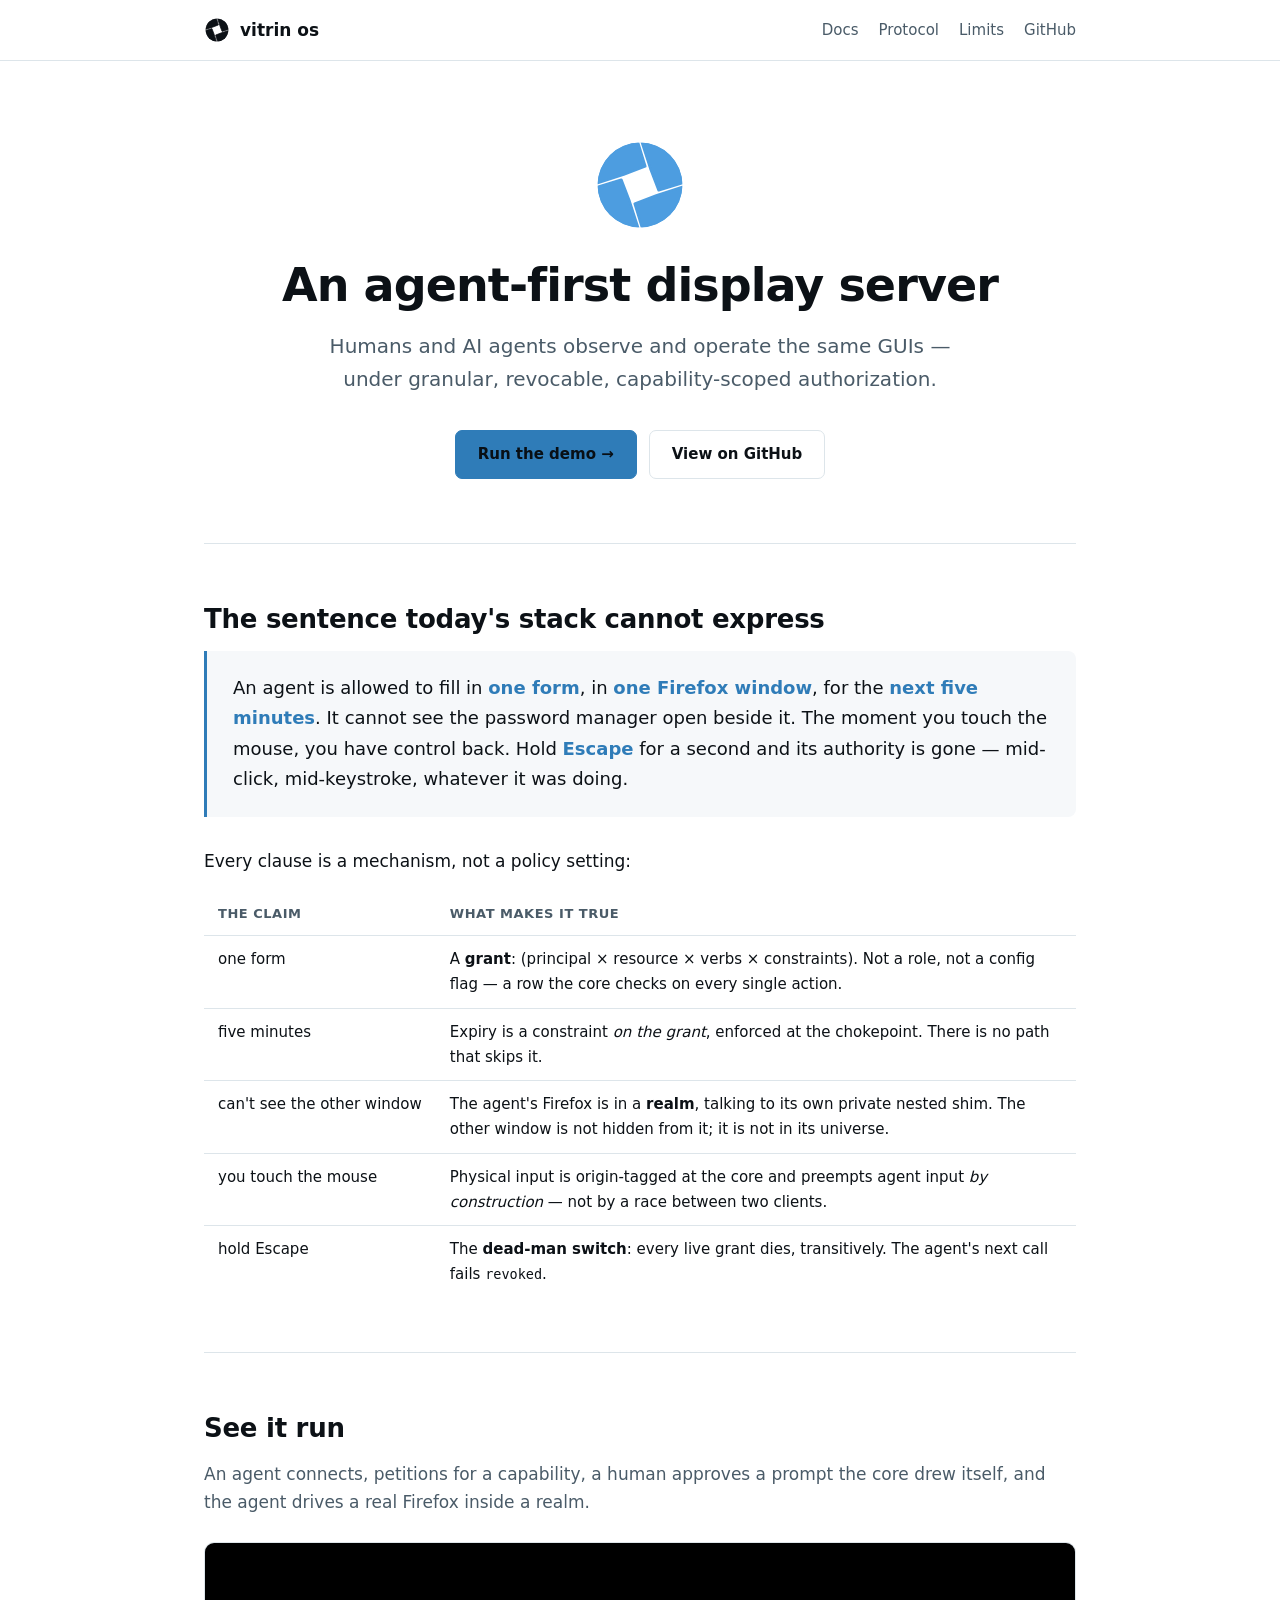
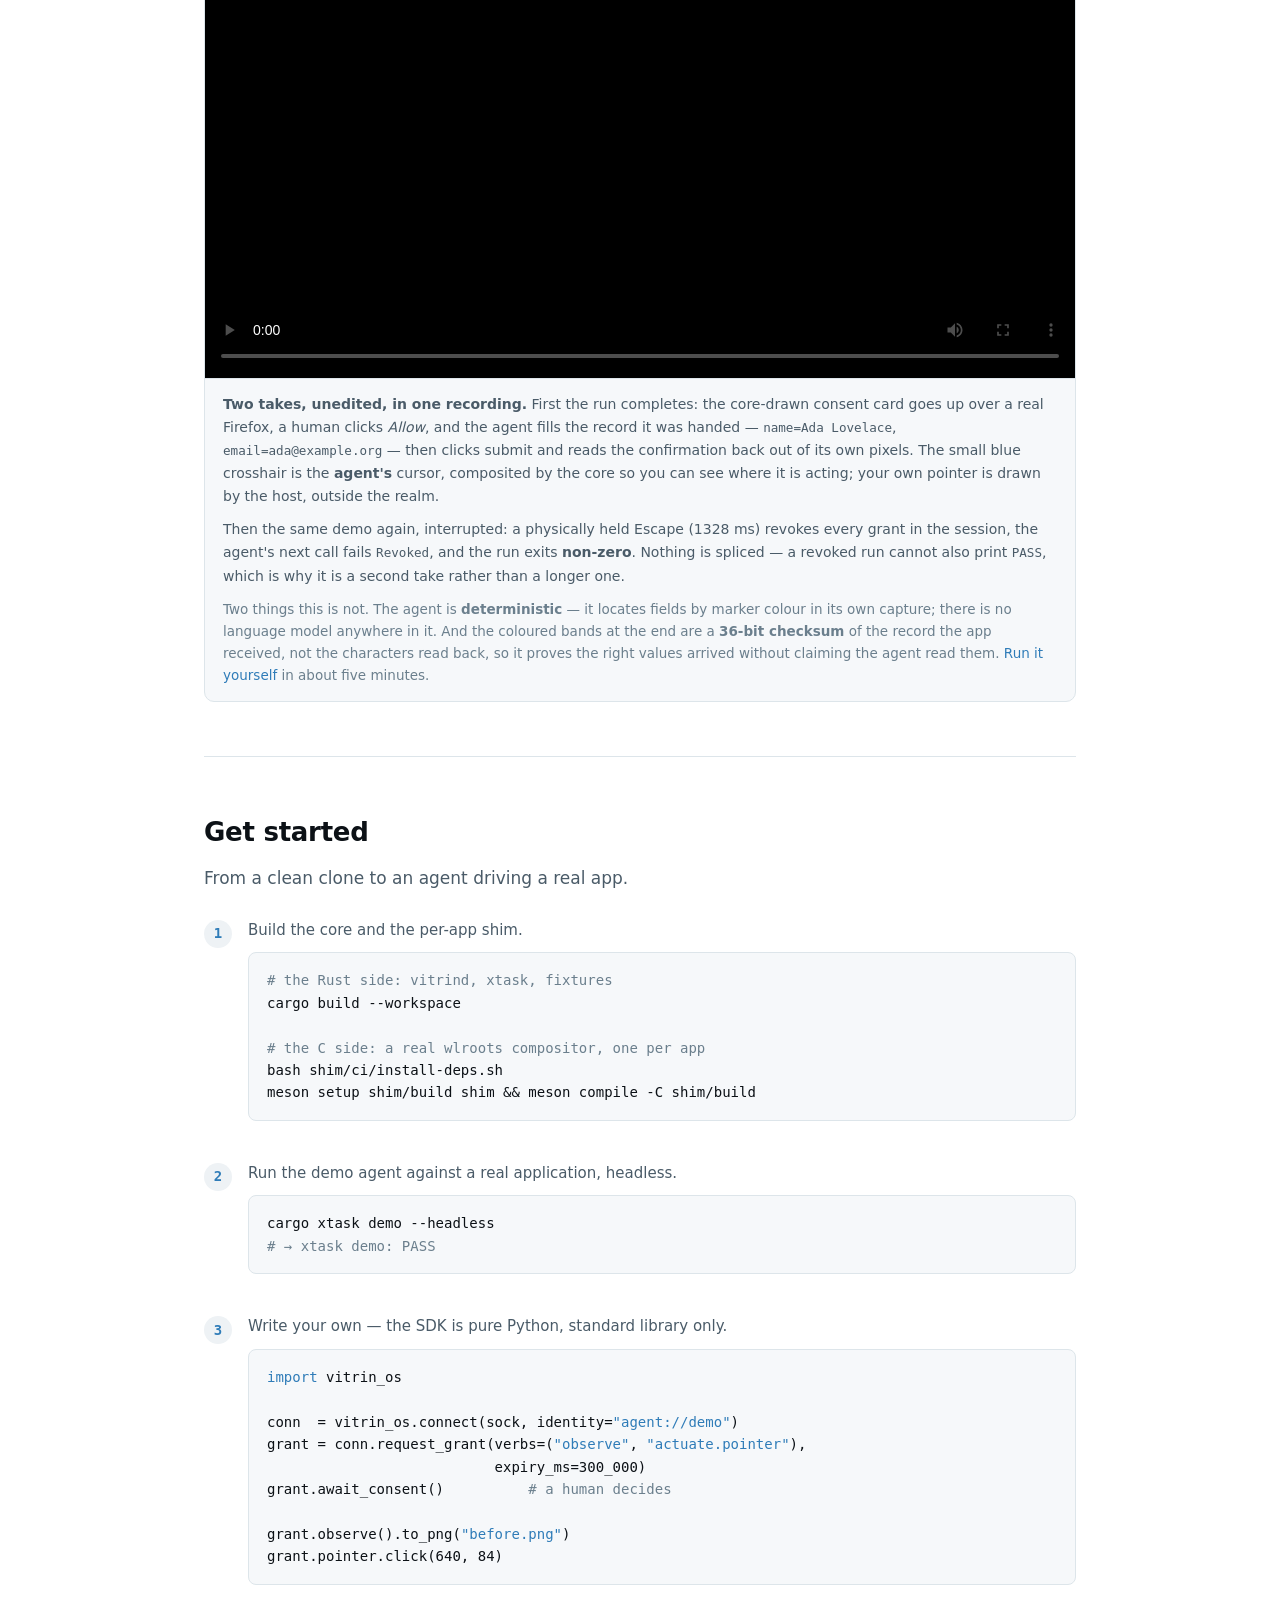
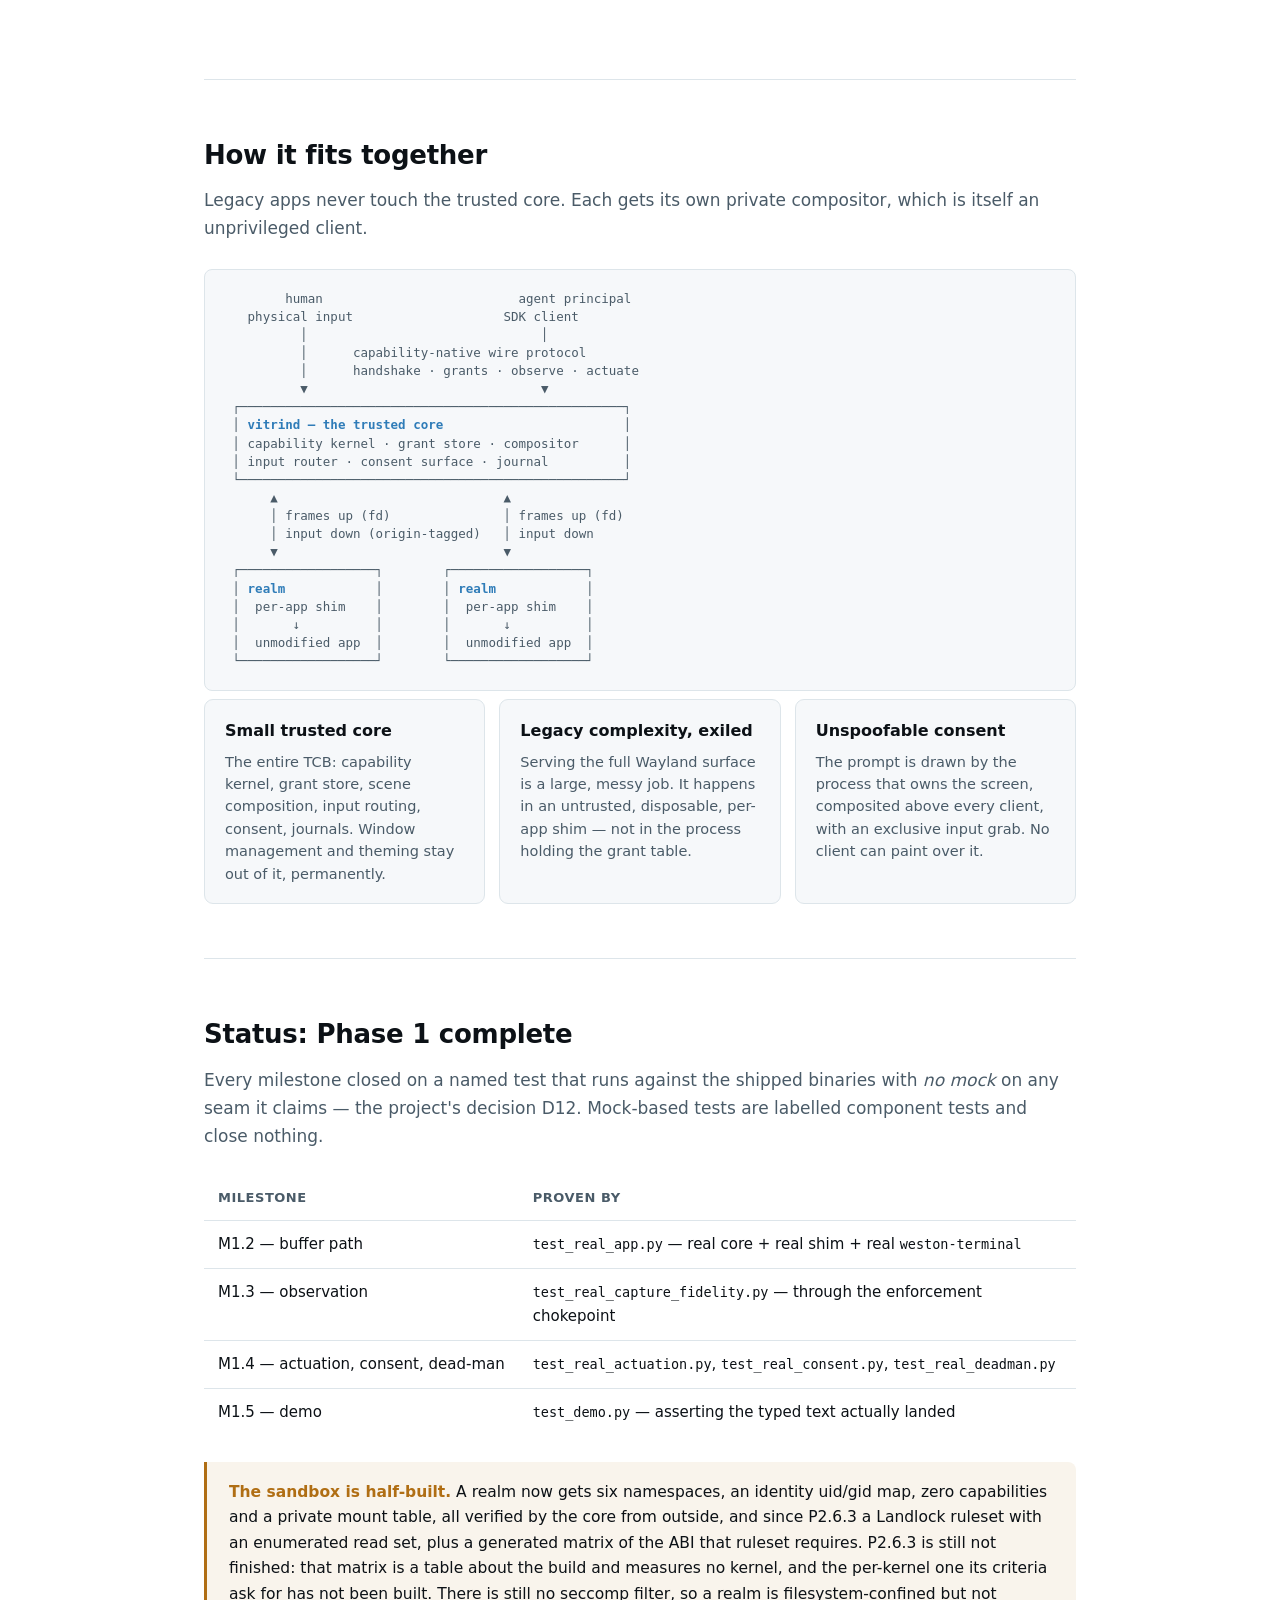
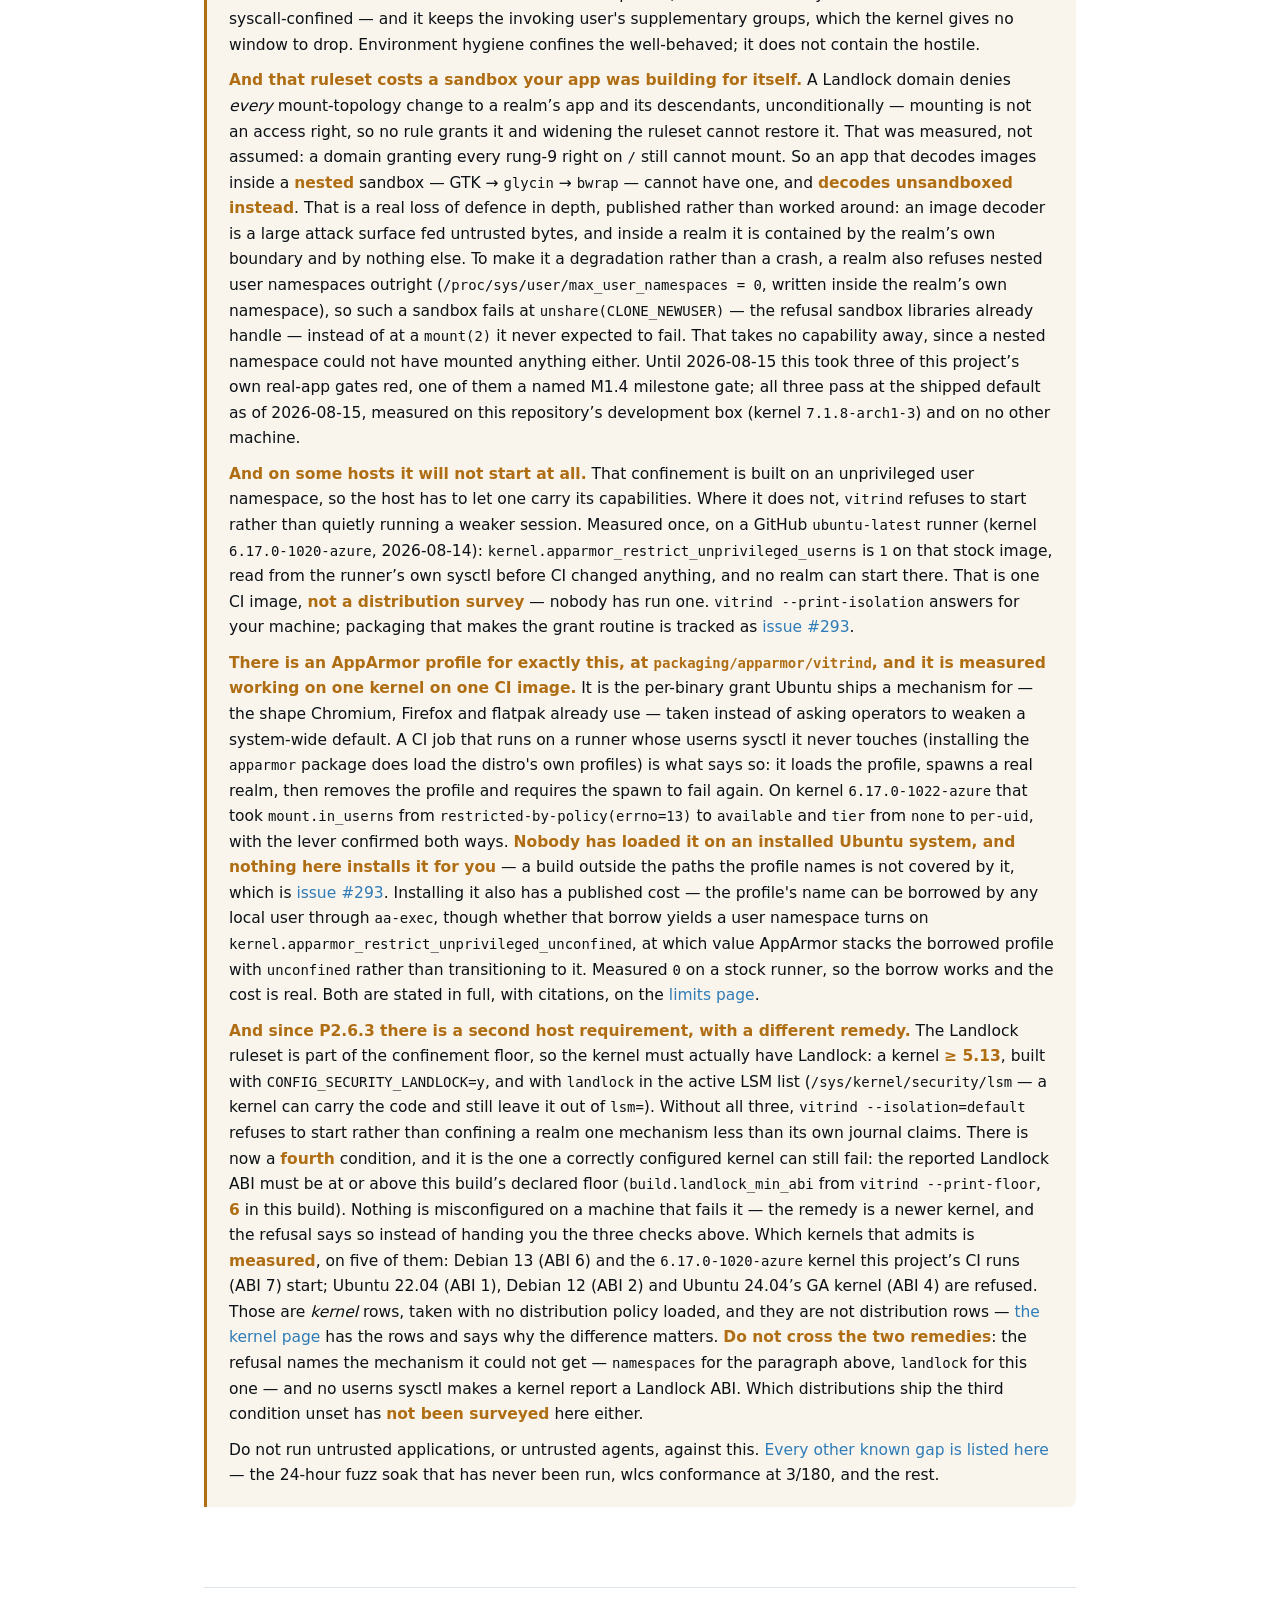
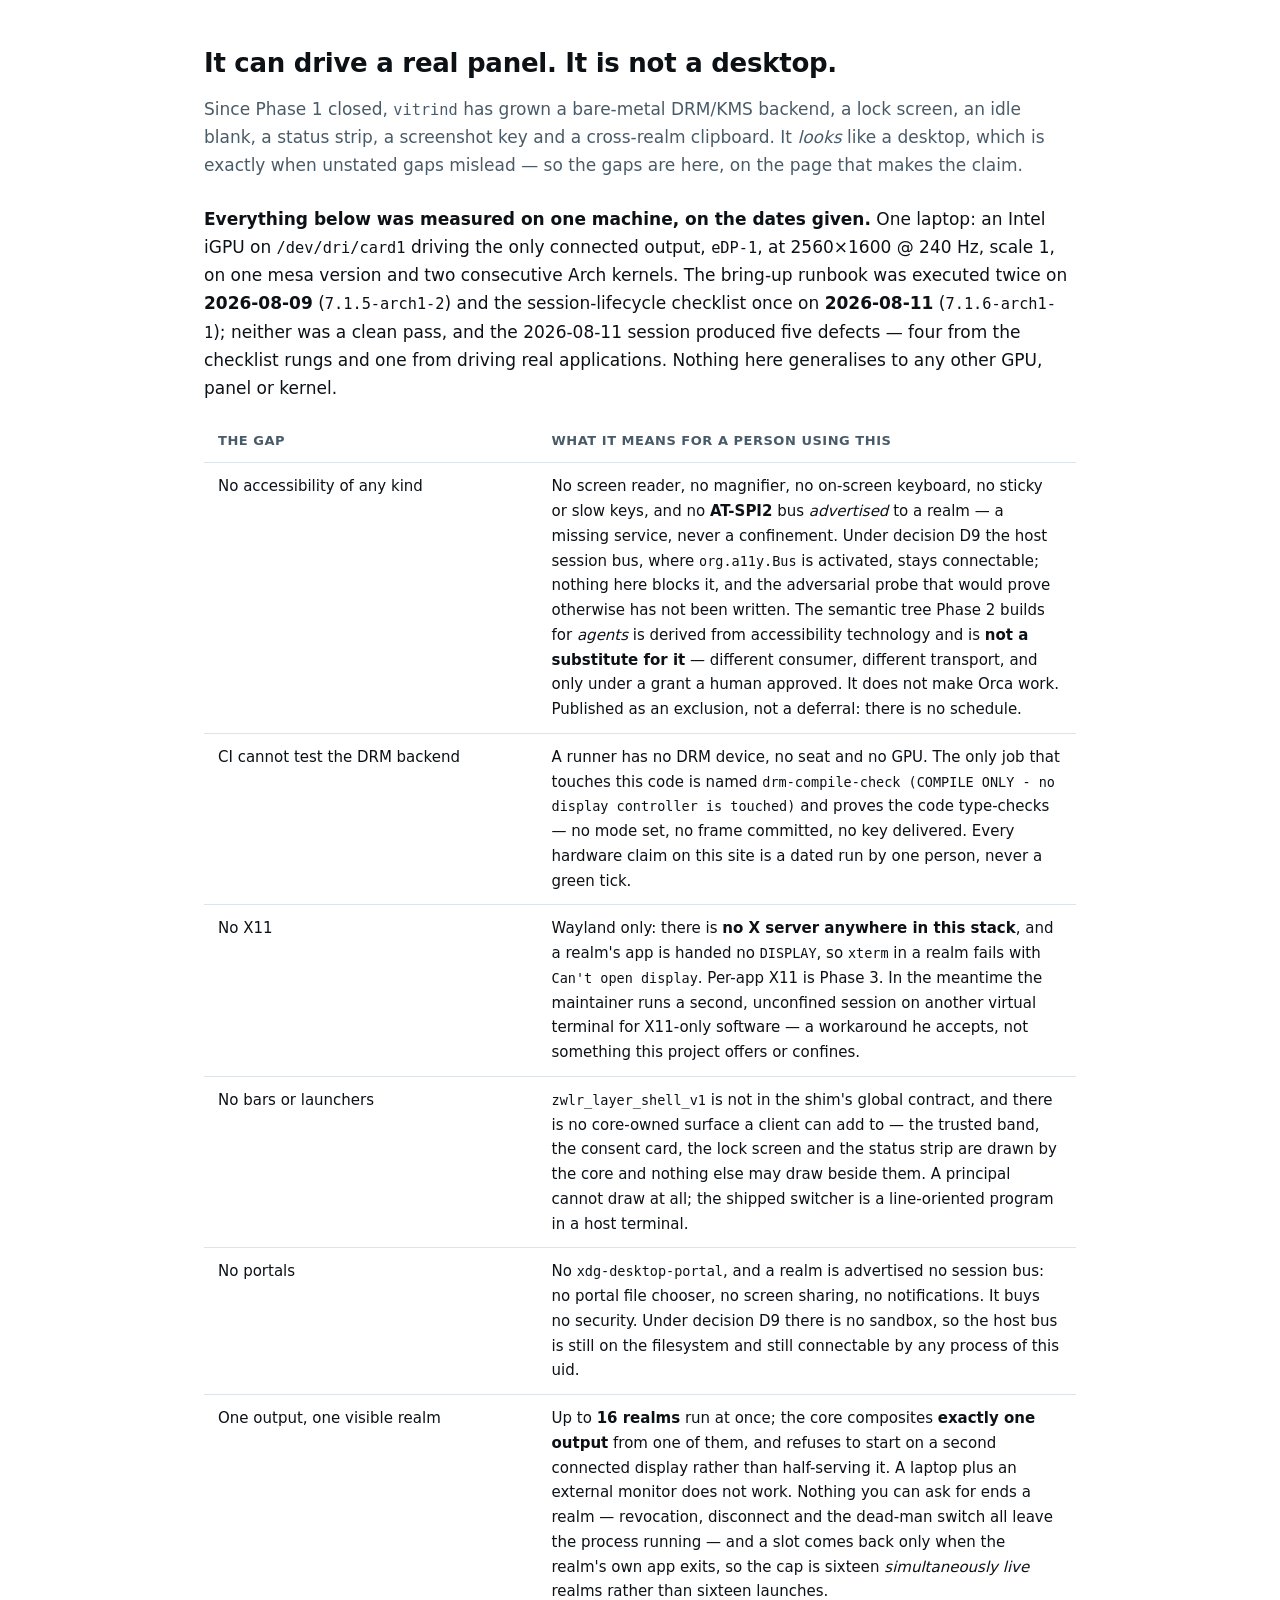
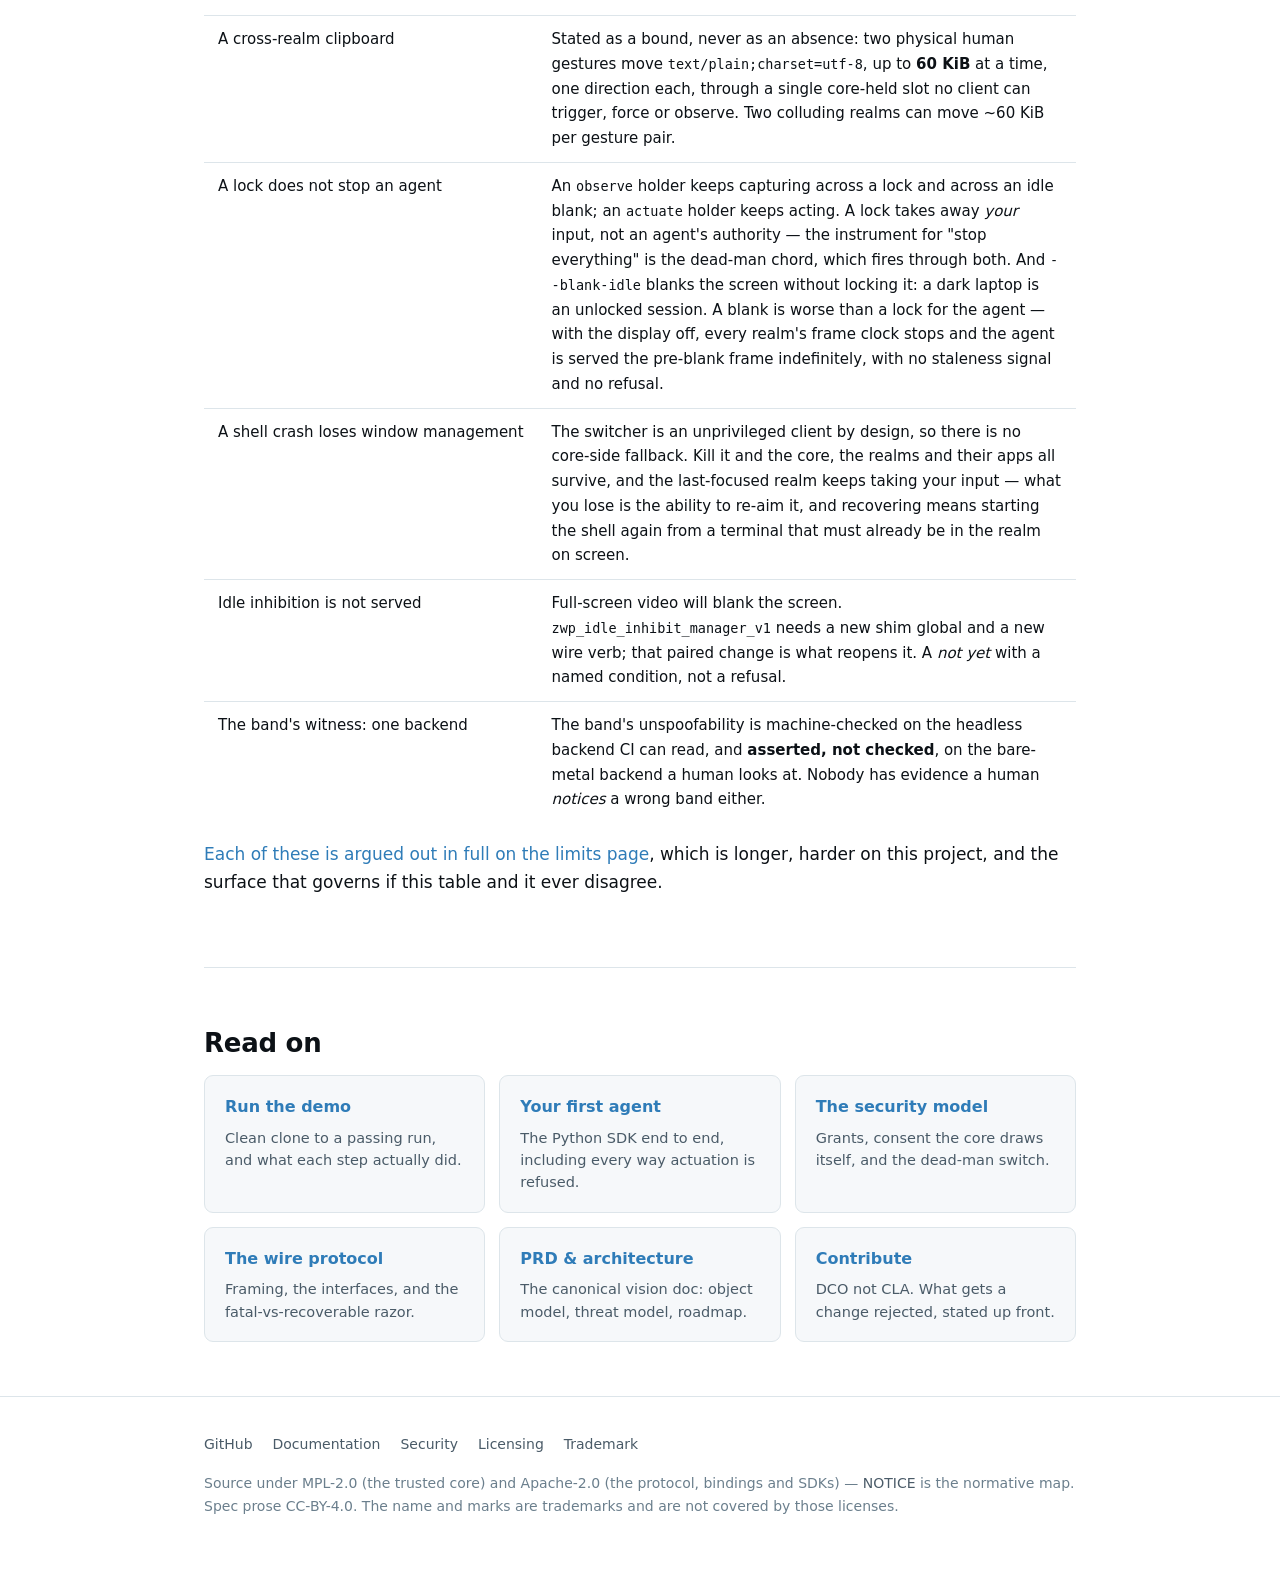
==== commit 6e535957: "docs(ci-docs): correct a latent floor mismatch and three attribution errors **The one that would hav" ====
--- a/site/index.html
+++ b/site/index.html
@@ -391,21 +391,28 @@
       That is one CI image, <strong>not a distribution survey</strong> &mdash;
       nobody has run one. <code>vitrind --print-isolation</code> answers for
       your machine; packaging that makes the grant routine is tracked as
-      <a href="https://github.com/vitrin-os/vitrin-os/issues/286">issue
-      #286</a>.</p>
-      <p><strong>There is now an AppArmor profile for exactly this, at
-      <code>packaging/apparmor/vitrind</code>, and it has never been loaded by
-      anyone who wrote it.</strong> It is the per-binary grant Ubuntu ships a
+      <a href="https://github.com/vitrin-os/vitrin-os/issues/293">issue
+      #293</a>.</p>
+      <p><strong>There is an AppArmor profile for exactly this, at
+      <code>packaging/apparmor/vitrind</code>, and it is measured working on one
+      kernel on one CI image.</strong> It is the per-binary grant Ubuntu ships a
       mechanism for &mdash; the shape Chromium, Firefox and flatpak already use
       &mdash; taken instead of asking operators to weaken a system-wide
-      default. It was written on a machine with AppArmor compiled out, so it
-      has not been parsed, loaded, attached or observed to grant anything.
-      <strong>Do not install it expecting it to work.</strong> A CI job that
+      default. A CI job that
       runs on a runner whose userns sysctl it never touches (installing the
       <code>apparmor</code> package does load the distro's own profiles) is what
-      will say: it loads the
+      says so: it loads the
       profile, spawns a real realm, then removes the profile and requires the
-      spawn to fail again. Installing it also has a published cost &mdash; the
+      spawn to fail again. On kernel <code>6.17.0-1022-azure</code> that took
+      <code>mount.in_userns</code> from
+      <code>restricted-by-policy(errno=13)</code> to <code>available</code> and
+      <code>tier</code> from <code>none</code> to <code>per-uid</code>, with the
+      lever confirmed both ways. <strong>Nobody has loaded it on an installed
+      Ubuntu system, and nothing here installs it for you</strong> &mdash; a
+      build outside the paths the profile names is not covered by it, which is
+      <a href="https://github.com/vitrin-os/vitrin-os/issues/293">issue
+      #293</a>. Installing
+      it also has a published cost &mdash; the
       profile's name can be borrowed by any local user through
       <code>aa-exec</code>, though whether that borrow yields a user namespace
       turns on <code>kernel.apparmor_restrict_unprivileged_unconfined</code>,
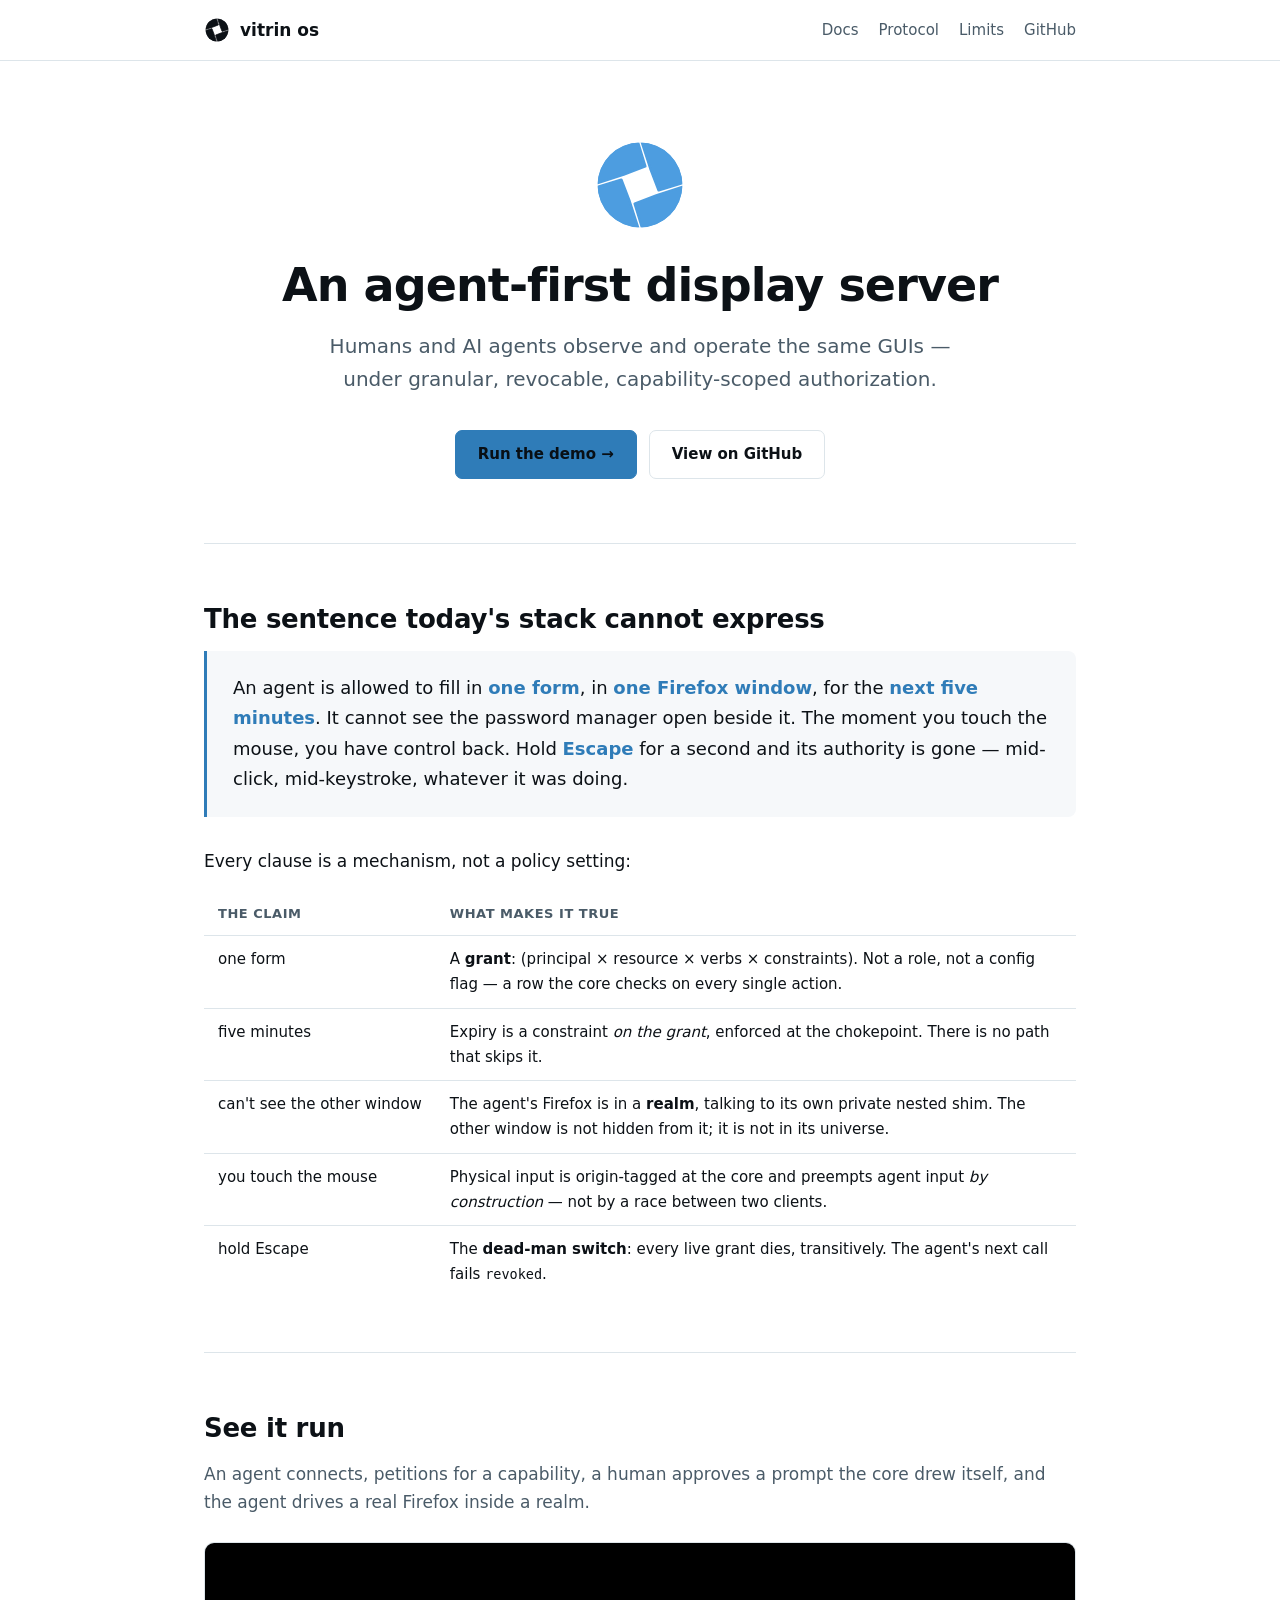
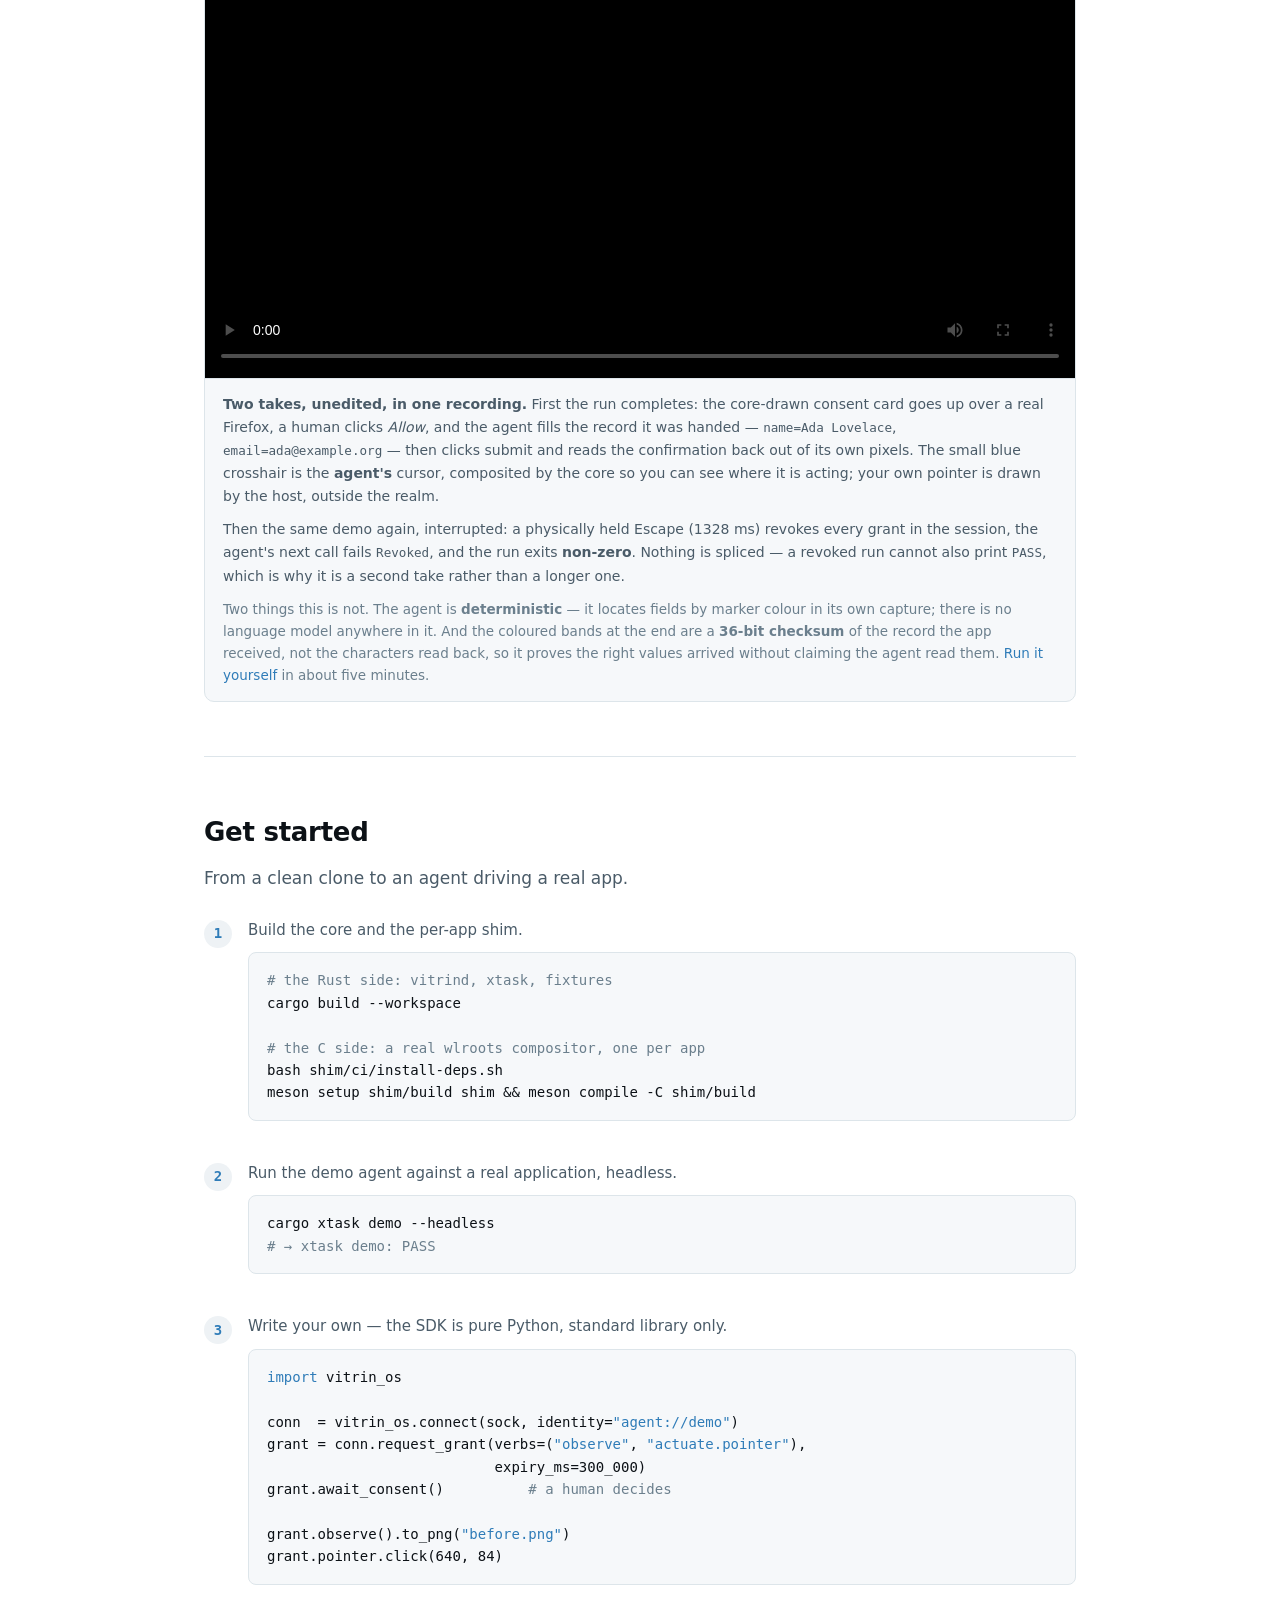
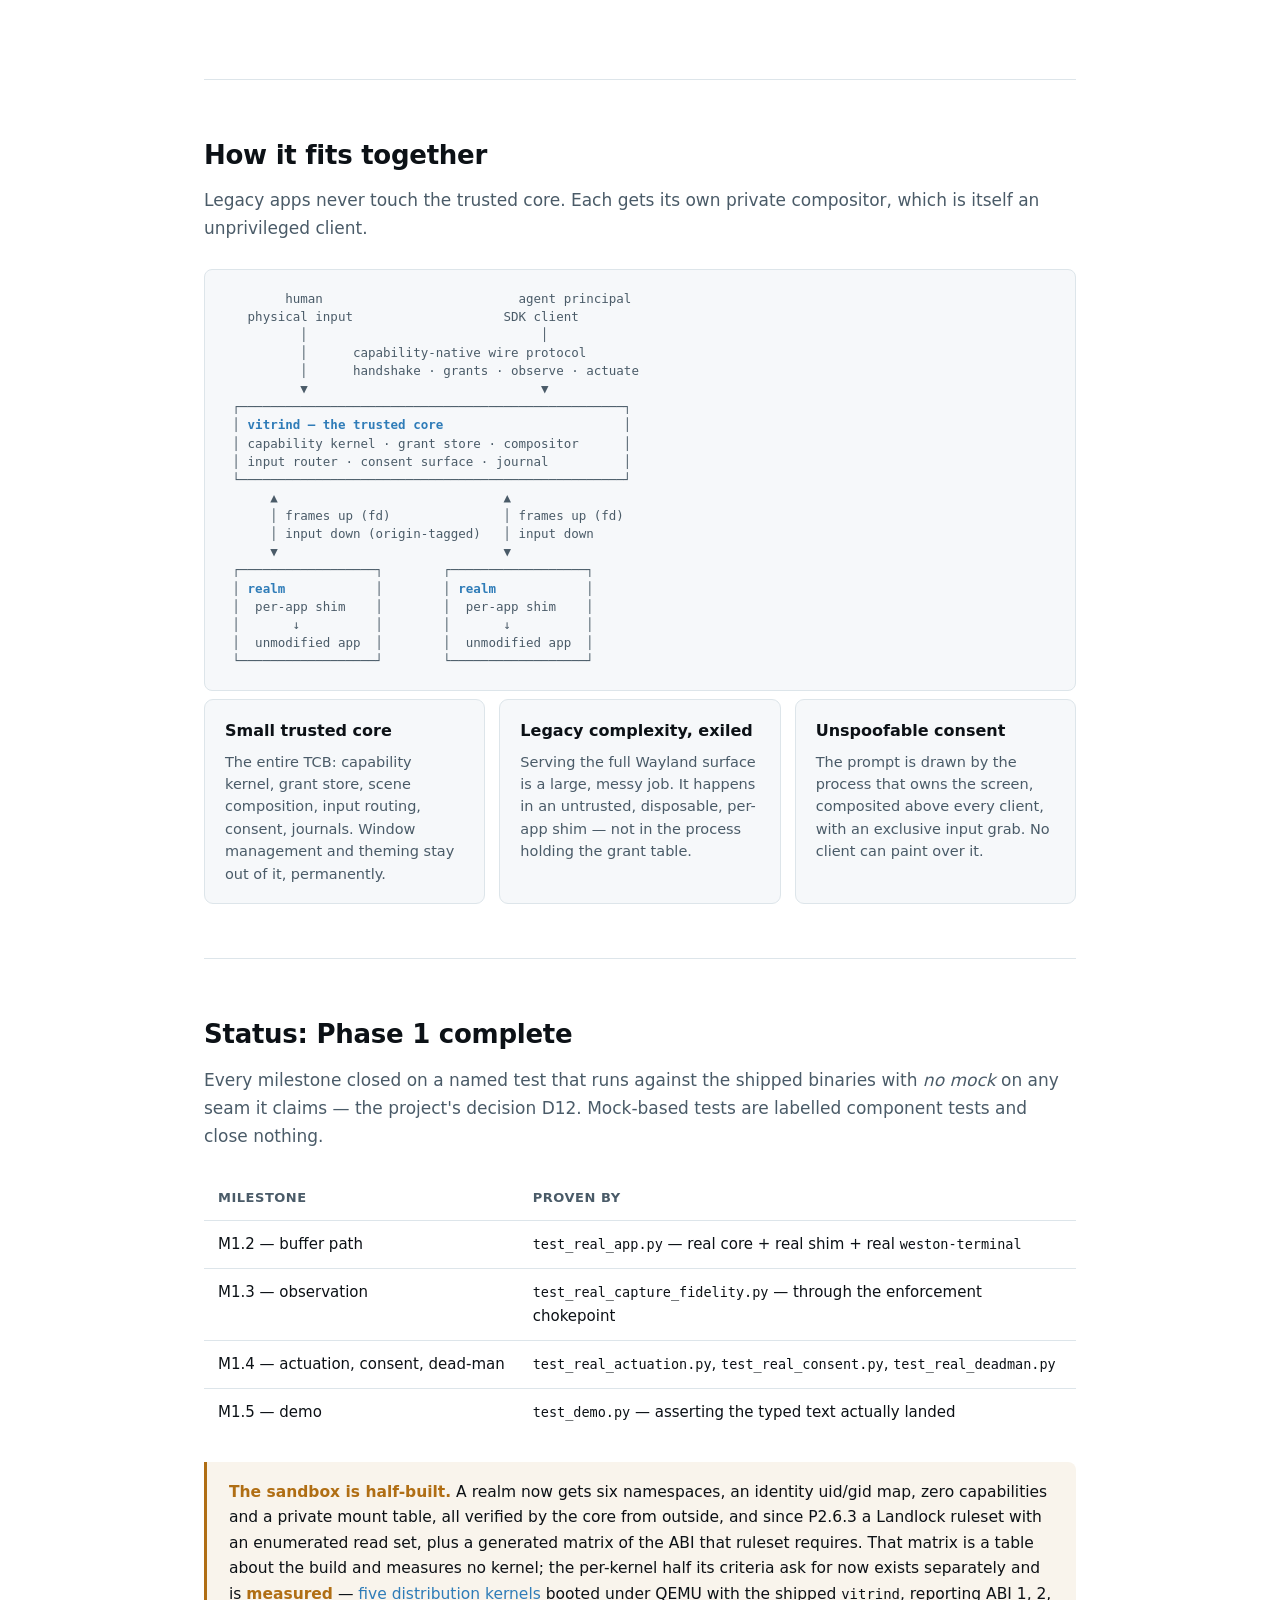
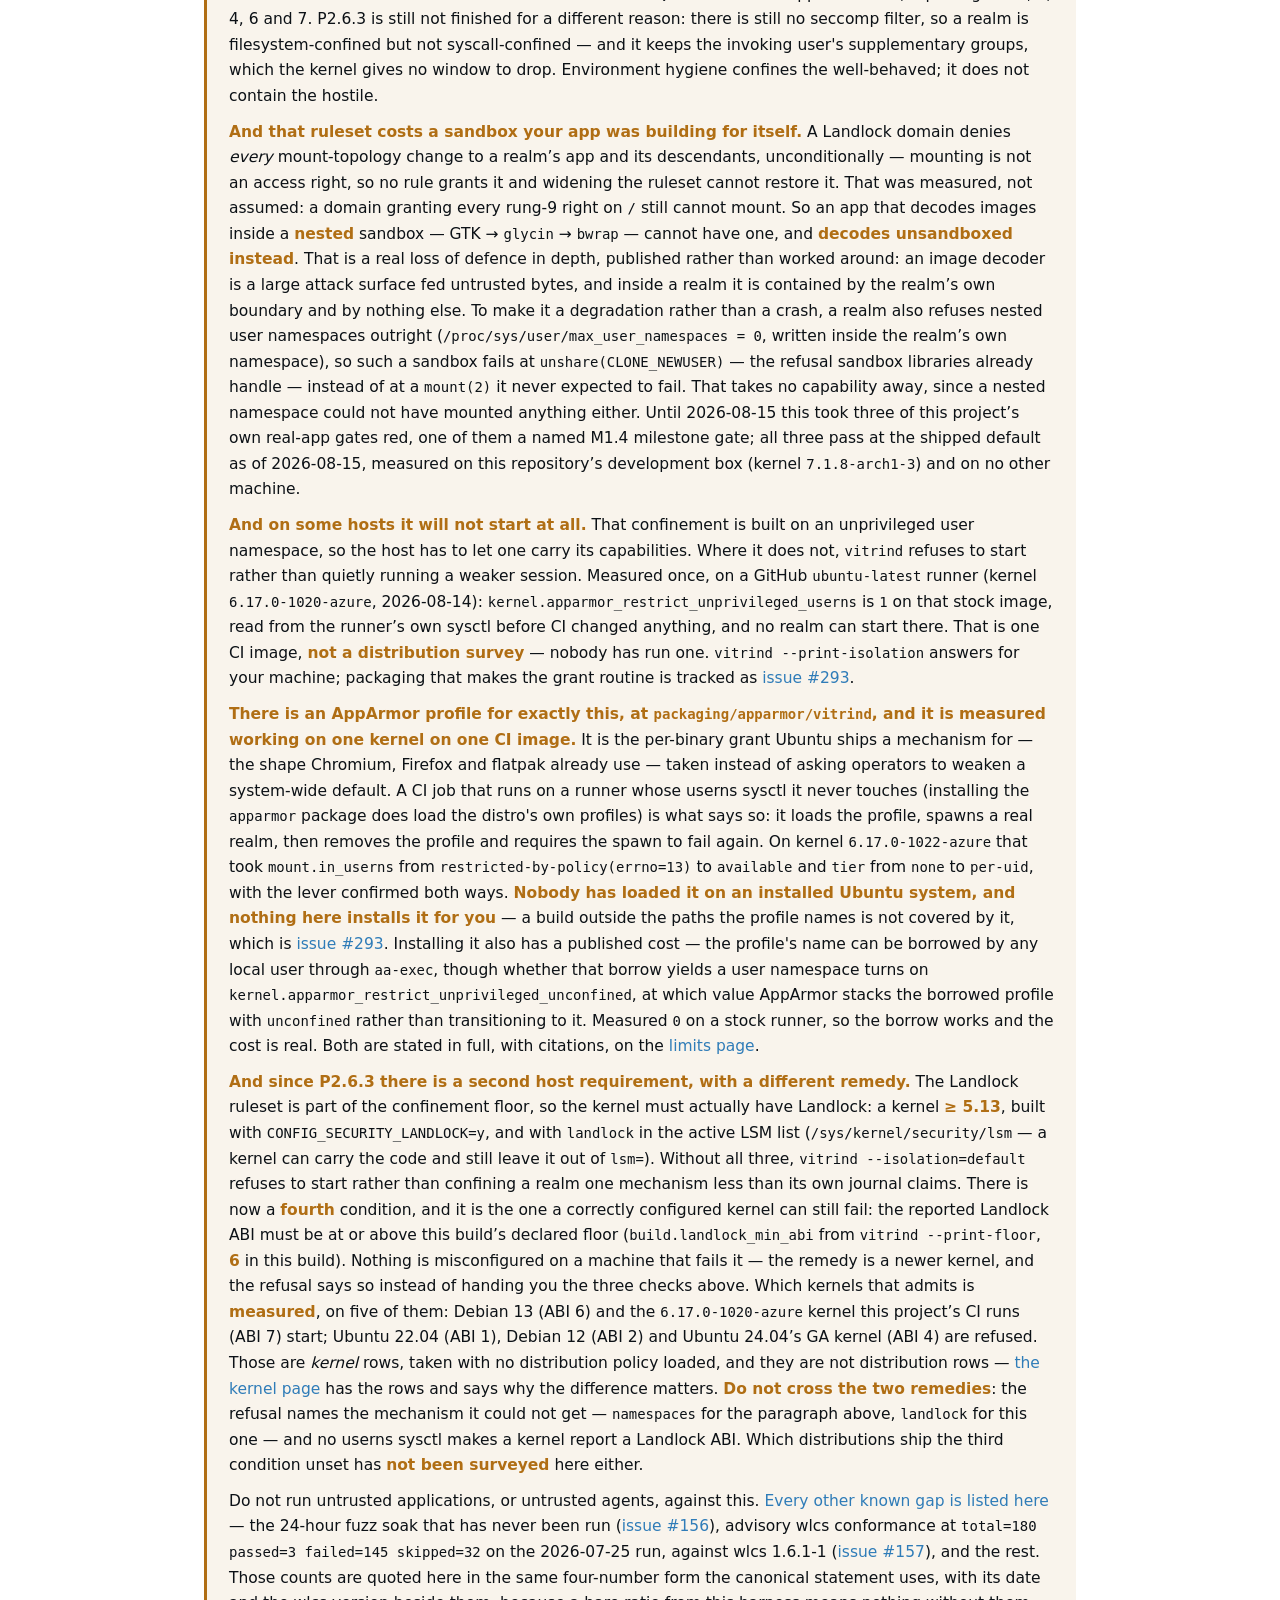
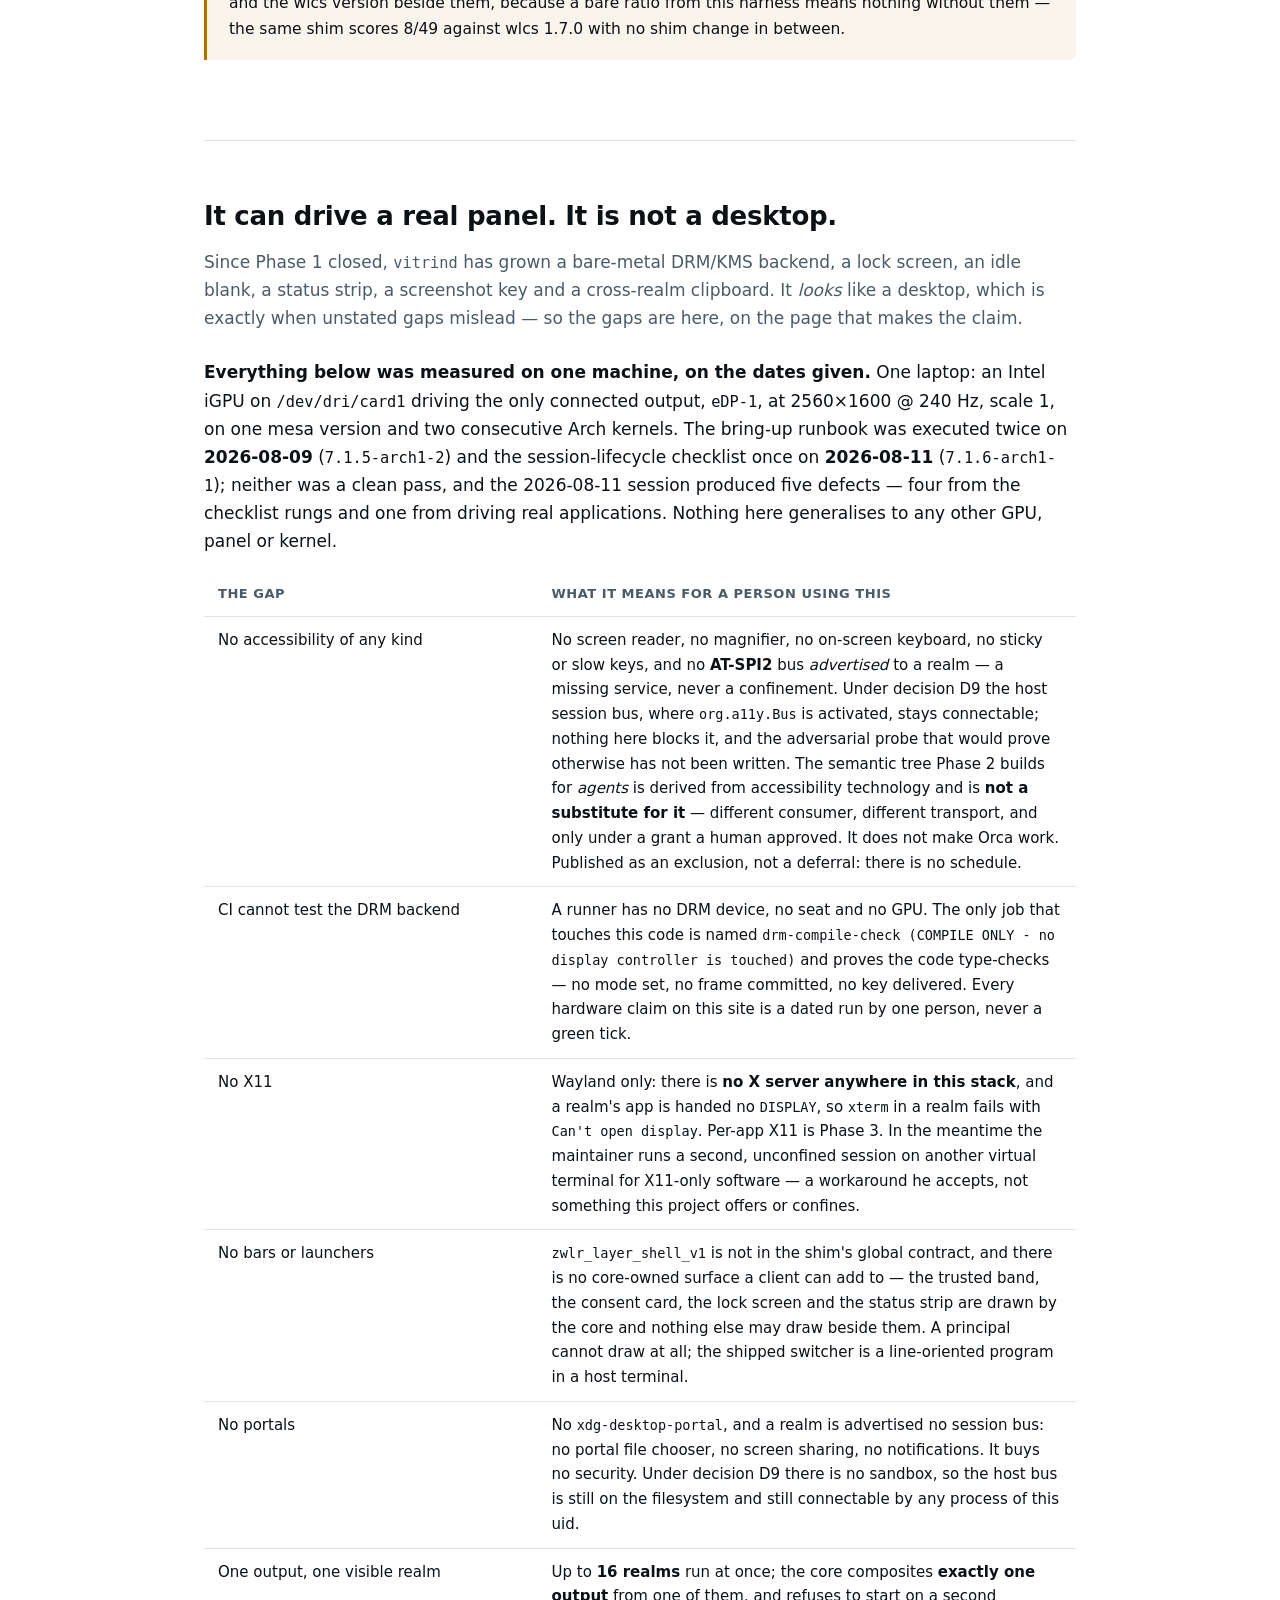
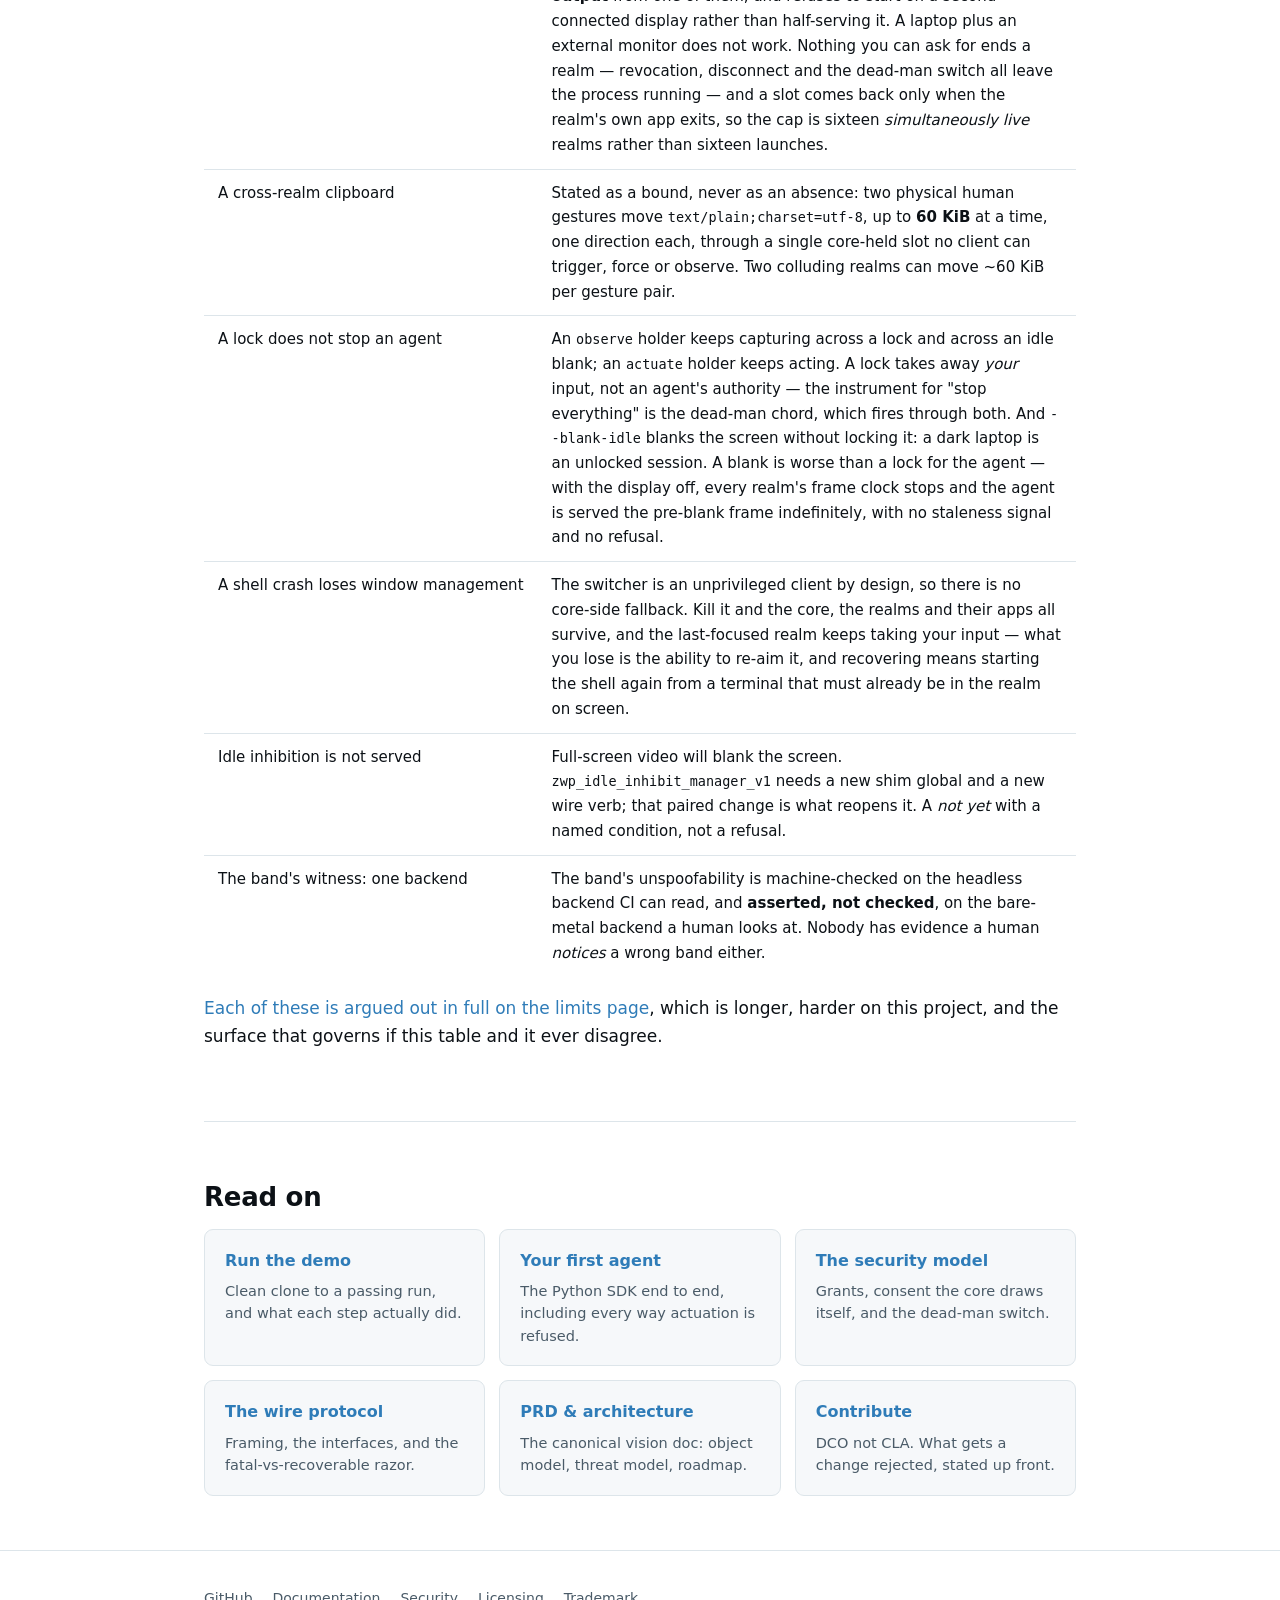
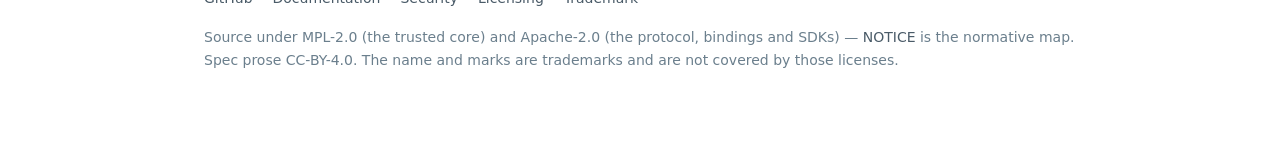
==== commit 5d3b9732: "feat(ci-docs): cross-check the published honesty surfaces so a stale gap claim cannot ship #172 asks" ====
--- a/site/index.html
+++ b/site/index.html
@@ -347,10 +347,14 @@
       namespaces, an identity uid/gid map, zero capabilities and a private
       mount table, all verified by the core from outside, and since P2.6.3 a
       Landlock ruleset with an enumerated read set, plus a generated matrix of
-      the ABI that ruleset requires. P2.6.3 is still not finished: that matrix
-      is a table about the build and measures no kernel, and the per-kernel one
-      its criteria ask for has not been built. There is still no seccomp
-      filter, so a realm is filesystem-confined but not syscall-confined
+      the ABI that ruleset requires. That matrix is a table about the build and
+      measures no kernel; the per-kernel half its criteria ask for now exists
+      separately and is <strong>measured</strong> &mdash;
+      <a href="docs/isolation-kernels.html">five distribution kernels</a> booted
+      under QEMU with the shipped <code>vitrind</code>, reporting ABI 1, 2, 4, 6
+      and 7. P2.6.3 is still not finished for a different reason: there is still
+      no seccomp filter, so a realm is filesystem-confined but not
+      syscall-confined
       &mdash; and it keeps the invoking user's supplementary groups, which the
       kernel gives no window to drop.
       Environment hygiene confines the well-behaved; it does not contain the
@@ -453,9 +457,18 @@
       Landlock ABI. Which distributions ship the third condition unset has
       <strong>not been surveyed</strong> here either.</p>
       <p>Do not run untrusted applications, or untrusted agents, against this.
-      <a href="docs/limits.html">Every other known gap is listed here</a> —
-      the 24-hour fuzz soak that has never been run, wlcs conformance at
-      3/180, and the rest.</p>
+      <a href="docs/limits.html">Every other known gap is listed here</a> &mdash;
+      the 24-hour fuzz soak that has never been run
+      (<a href="https://github.com/vitrin-os/vitrin-os/issues/156">issue
+      #156</a>), advisory wlcs conformance at
+      <code>total=180 passed=3 failed=145 skipped=32</code> on the 2026-07-25
+      run, against wlcs 1.6.1-1
+      (<a href="https://github.com/vitrin-os/vitrin-os/issues/157">issue
+      #157</a>), and the rest. Those counts are quoted here in the same
+      four-number form the canonical statement uses, with its date and the wlcs
+      version beside them, because a bare ratio from this harness means nothing
+      without them &mdash; the same shim scores 8/49 against wlcs 1.7.0 with no
+      shim change in between.</p>
     </div>
   </section>
 
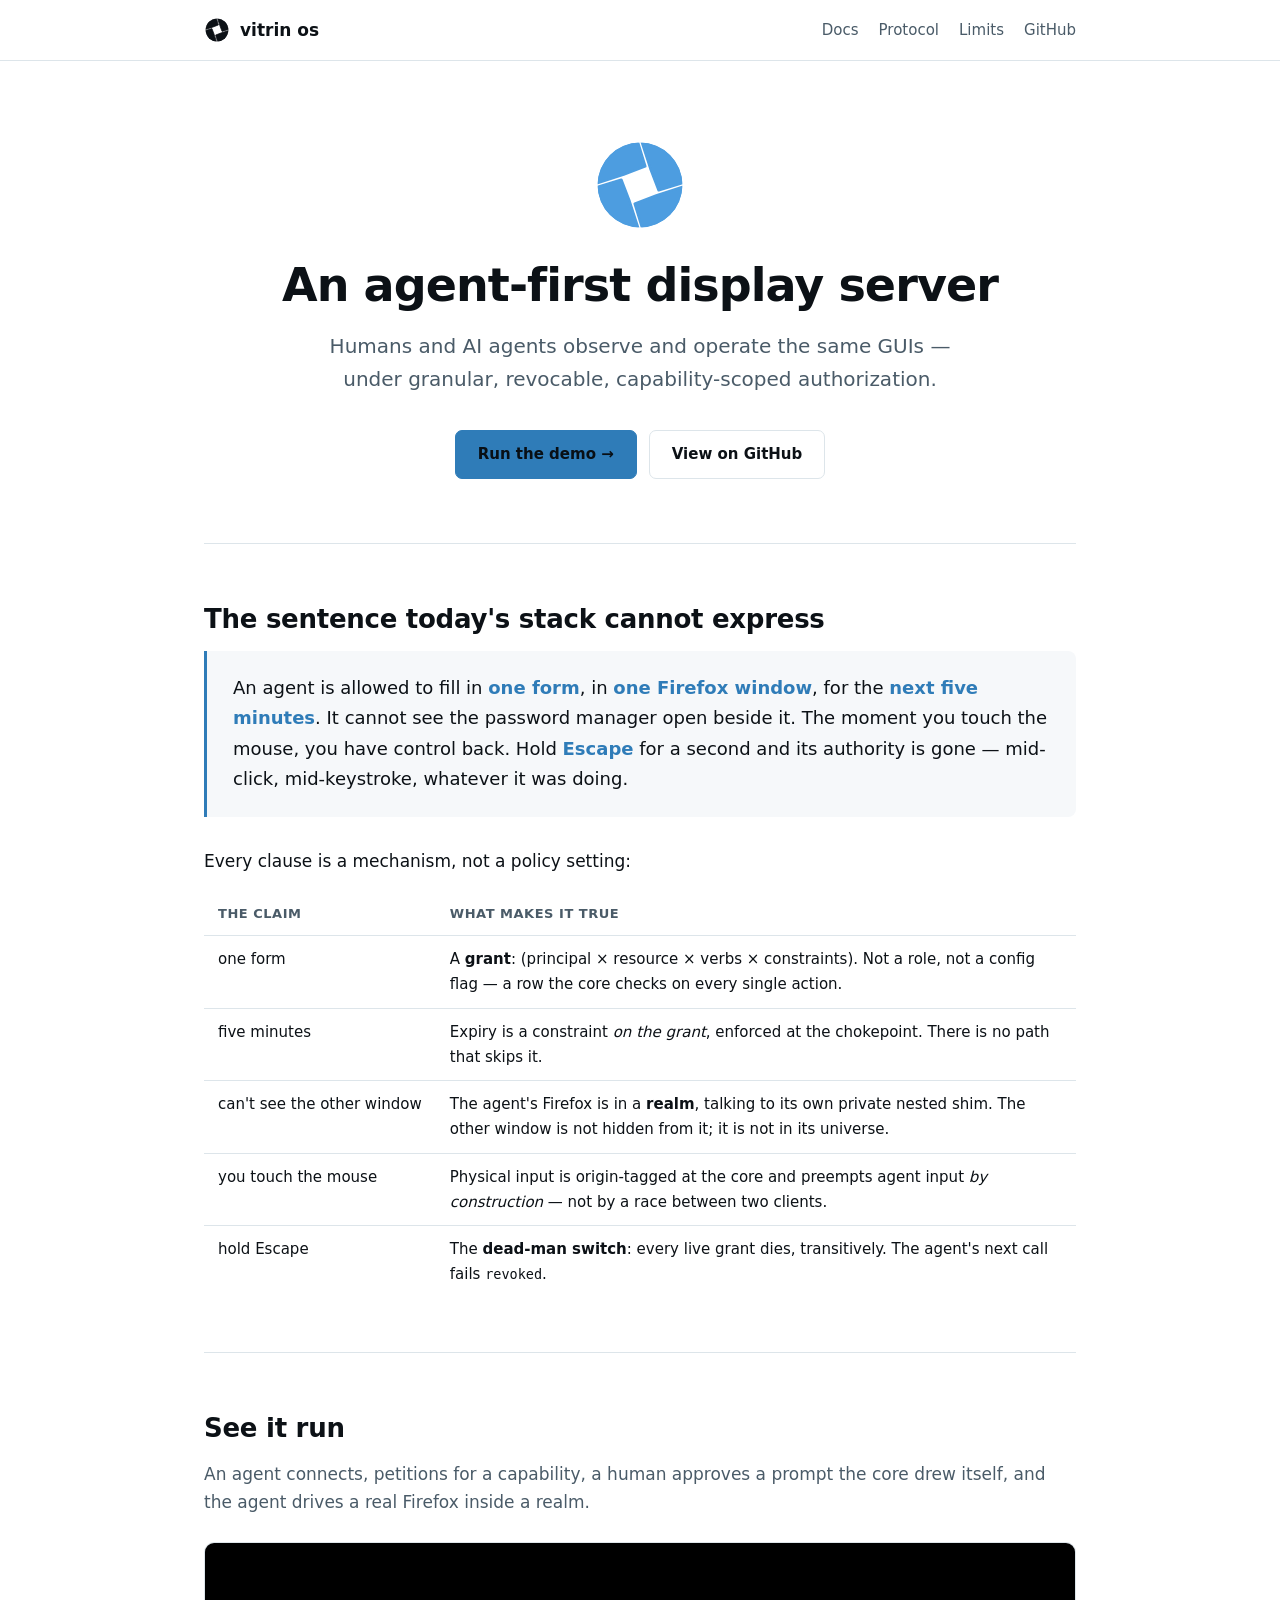
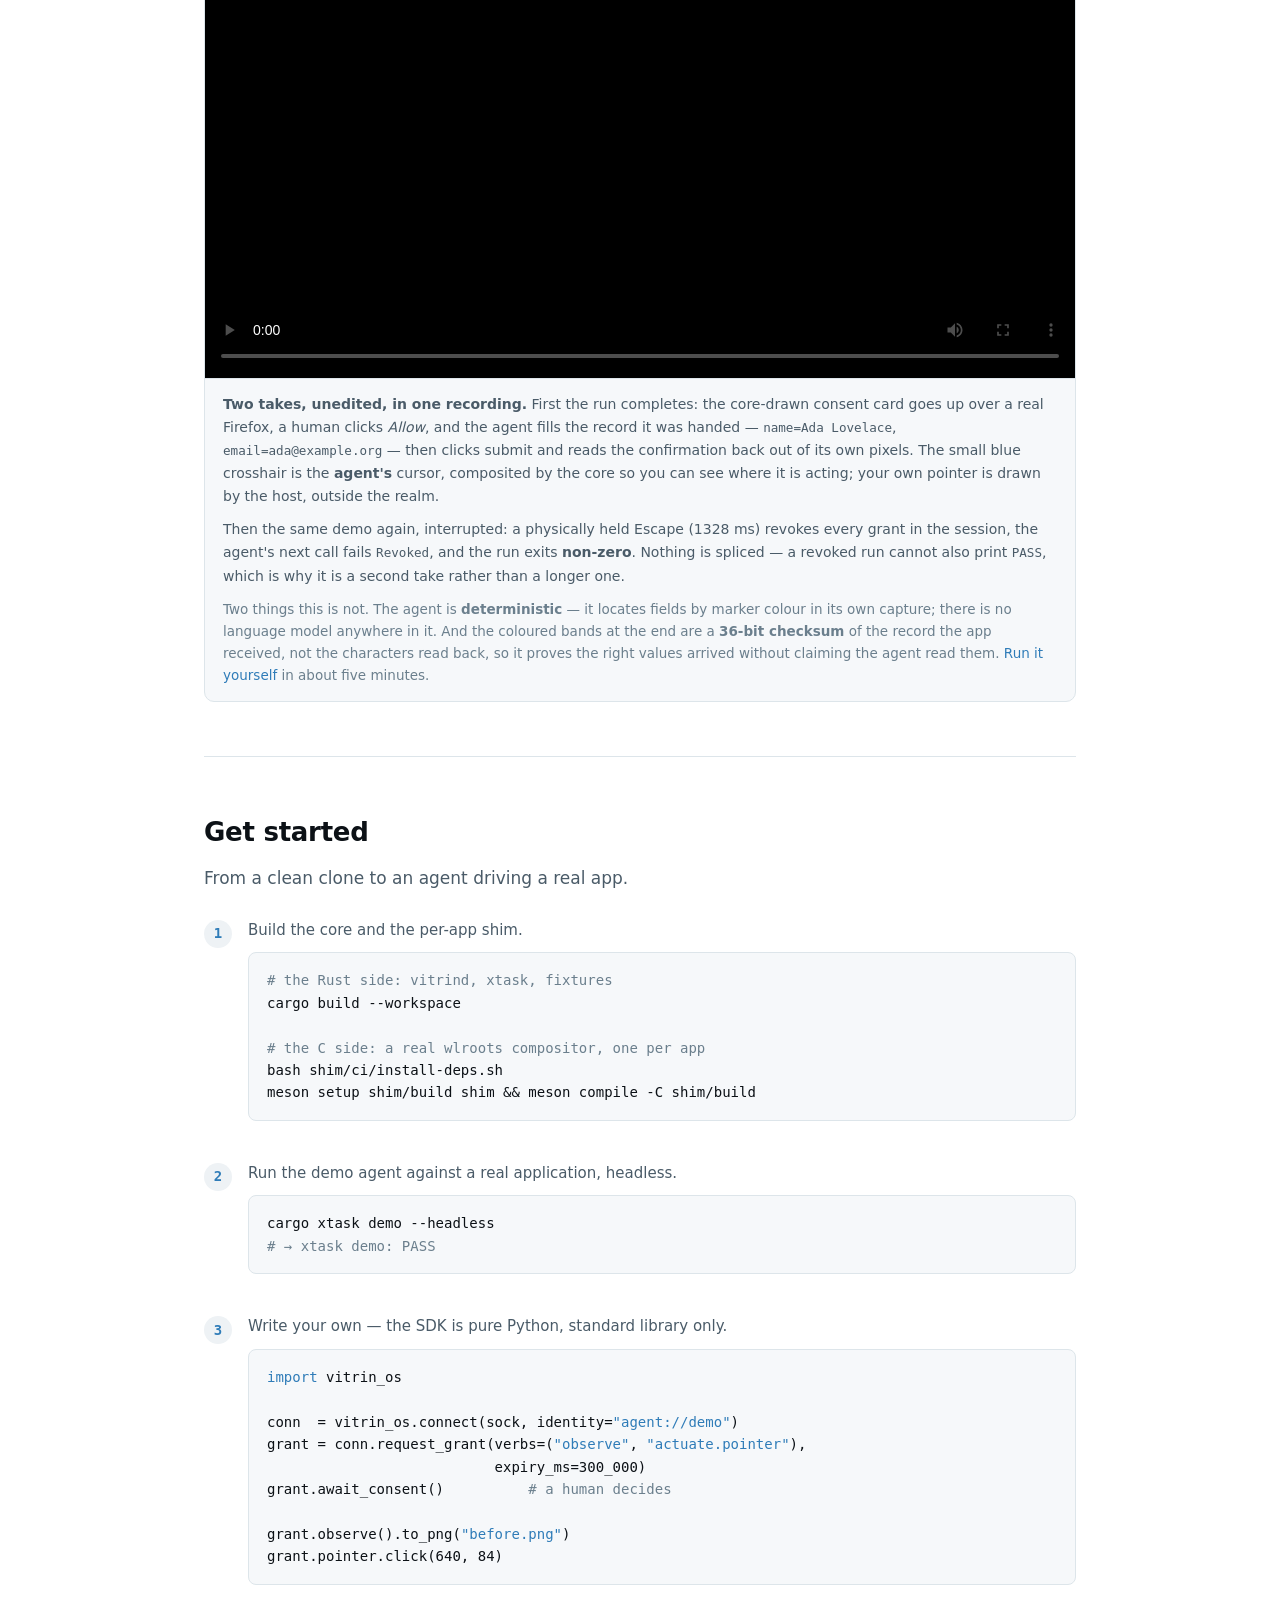
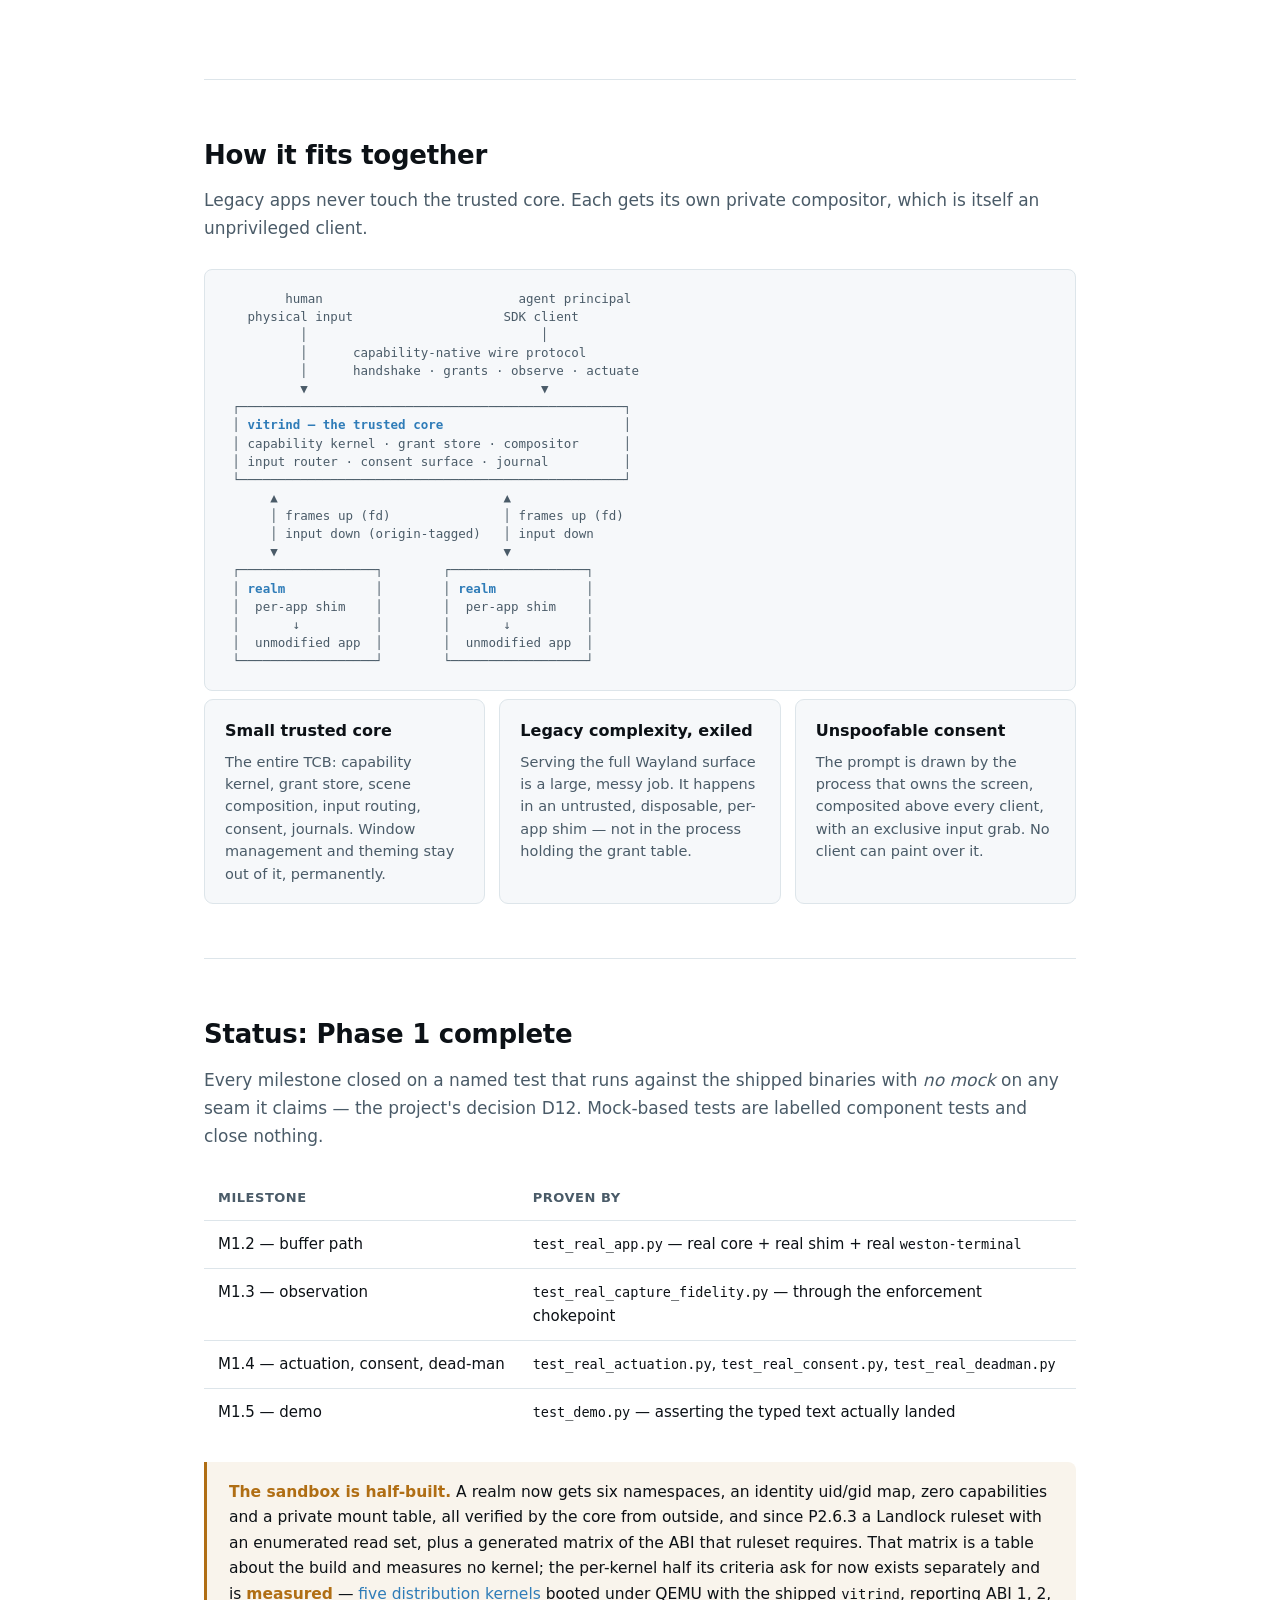
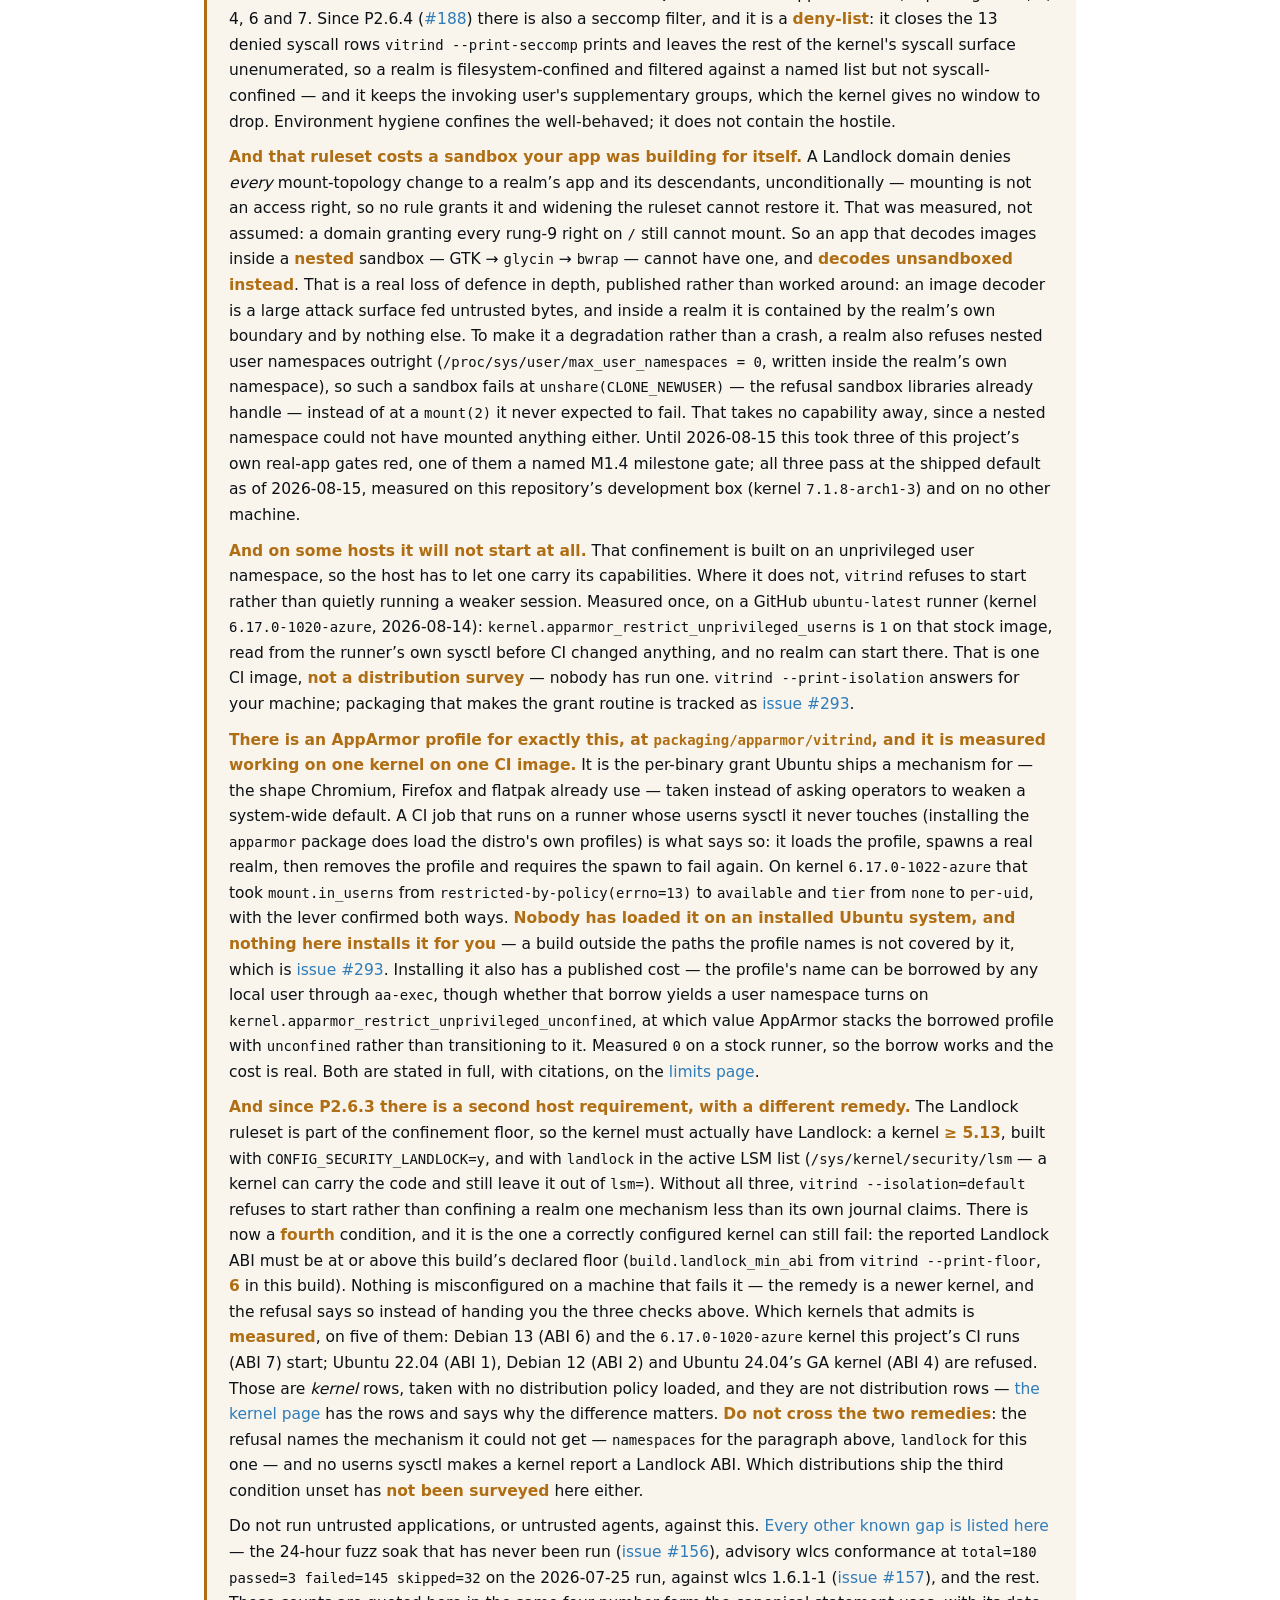
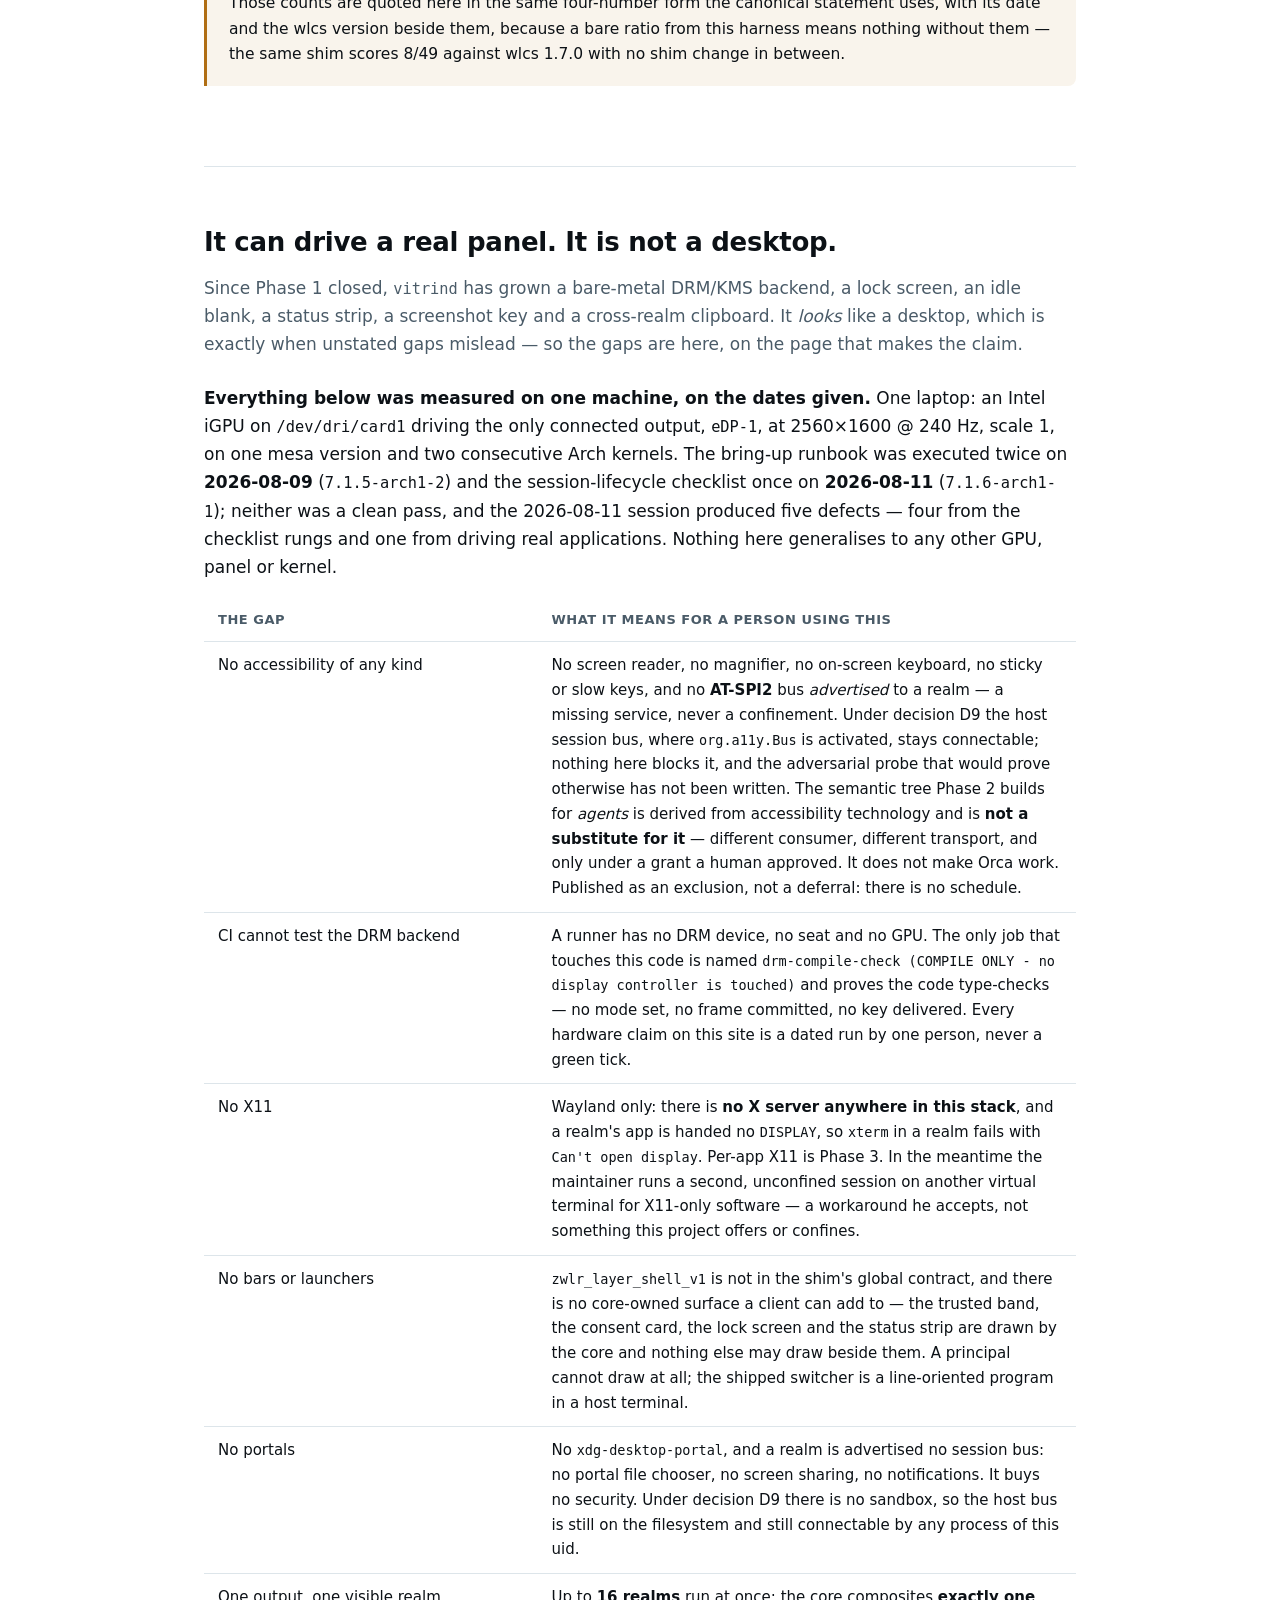
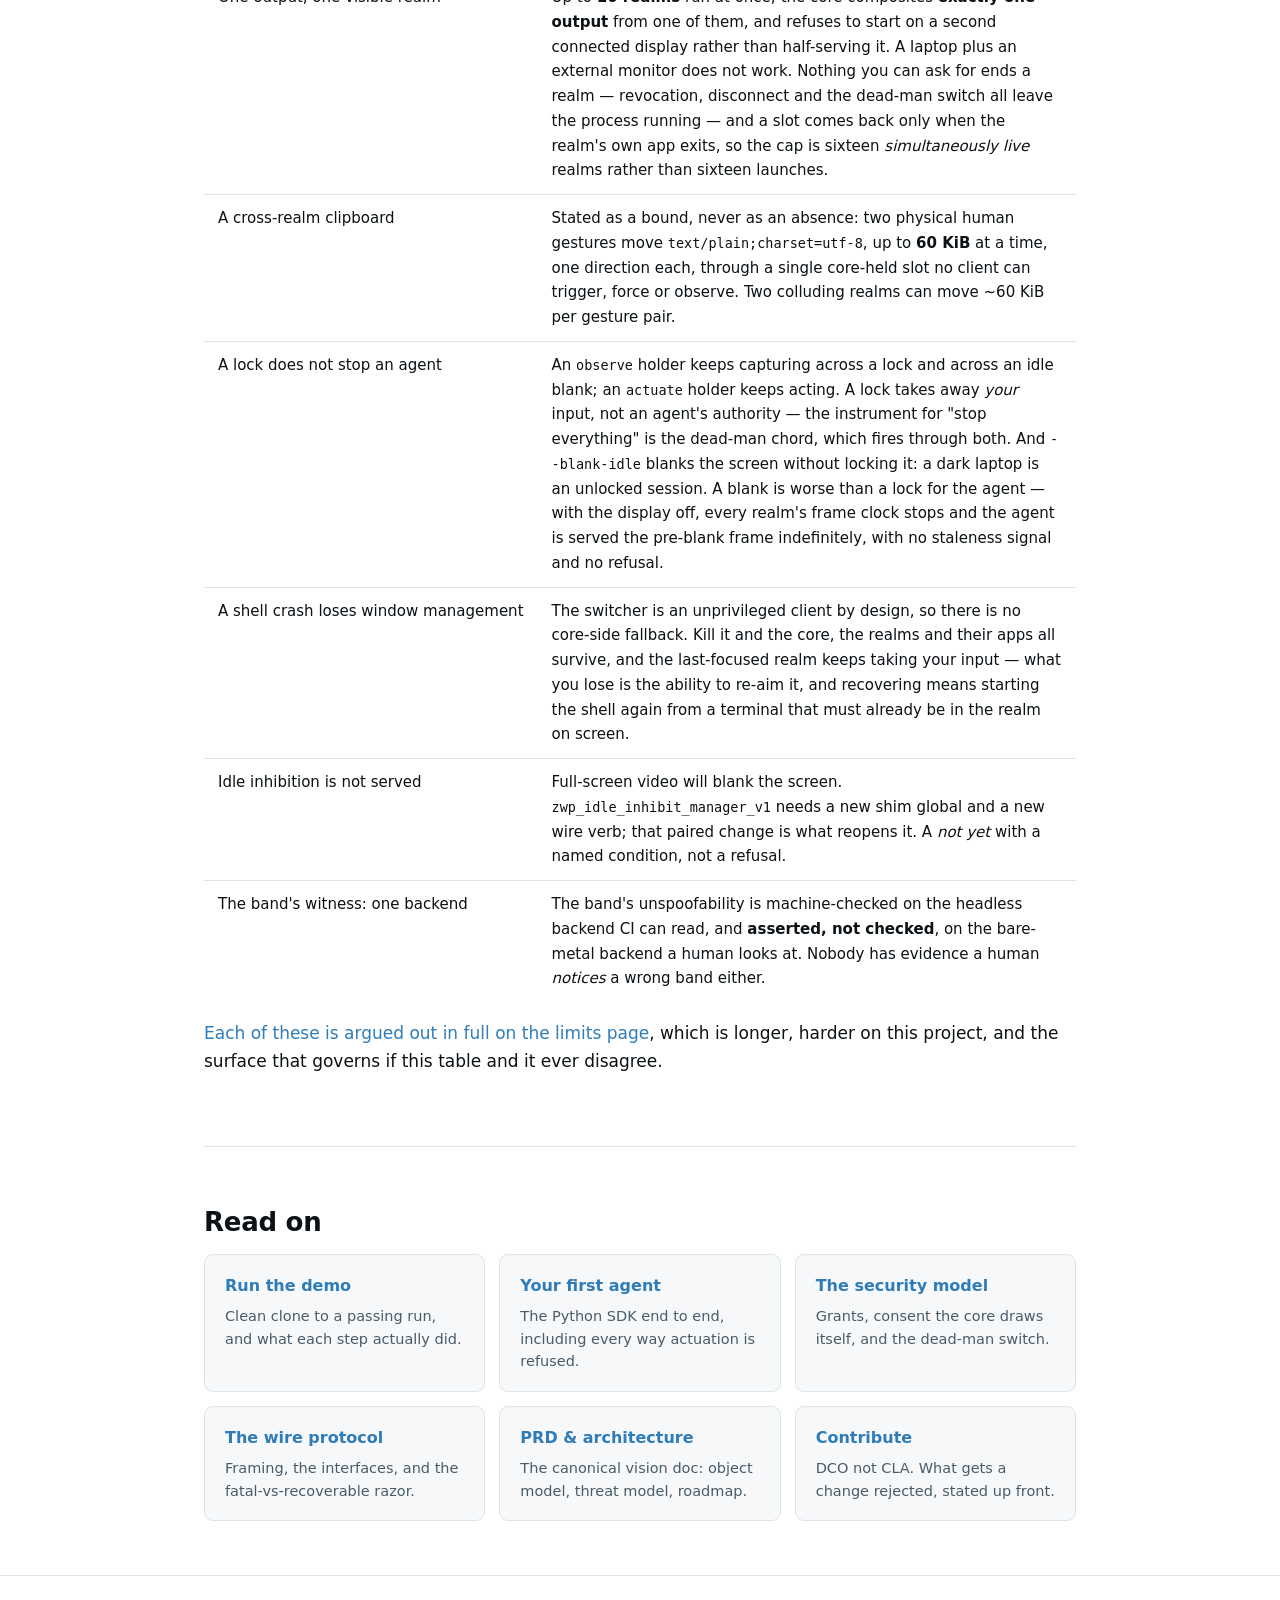
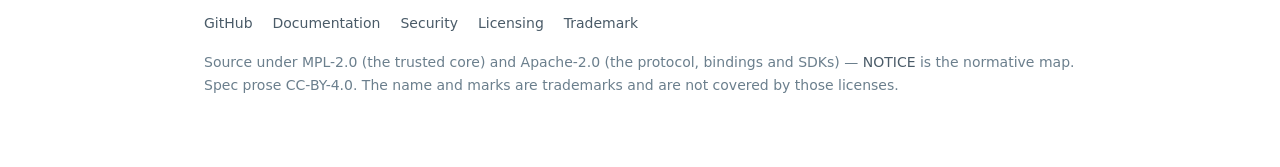
==== commit bd9f5eec: "docs(root): publish the seccomp filter as a deny-list, held by limits-check The published gap "a rea" ====
--- a/site/index.html
+++ b/site/index.html
@@ -352,8 +352,13 @@
       separately and is <strong>measured</strong> &mdash;
       <a href="docs/isolation-kernels.html">five distribution kernels</a> booted
       under QEMU with the shipped <code>vitrind</code>, reporting ABI 1, 2, 4, 6
-      and 7. P2.6.3 is still not finished for a different reason: there is still
-      no seccomp filter, so a realm is filesystem-confined but not
+      and 7. Since P2.6.4
+      (<a href="https://github.com/vitrin-os/vitrin-os/issues/188">#188</a>)
+      there is also a seccomp filter, and it is a
+      <strong>deny-list</strong>: it closes the 13 denied syscall rows
+      <code>vitrind --print-seccomp</code> prints and leaves the rest of the
+      kernel's syscall surface unenumerated, so a realm is filesystem-confined
+      and filtered against a named list but not
       syscall-confined
       &mdash; and it keeps the invoking user's supplementary groups, which the
       kernel gives no window to drop.
@@ -449,7 +454,8 @@
       kernel (ABI 4) are refused. Those are <em>kernel</em> rows, taken with no
       distribution policy loaded, and they are not distribution rows &mdash;
       <a href="docs/isolation-kernels.html">the kernel page</a> has the rows and
-      says why the difference matters. <strong>Do not cross the two
+      says why the difference matters.
+      <strong>Do not cross the two
       remedies</strong>: the
       refusal names the mechanism it could not get &mdash;
       <code>namespaces</code> for the paragraph above, <code>landlock</code>
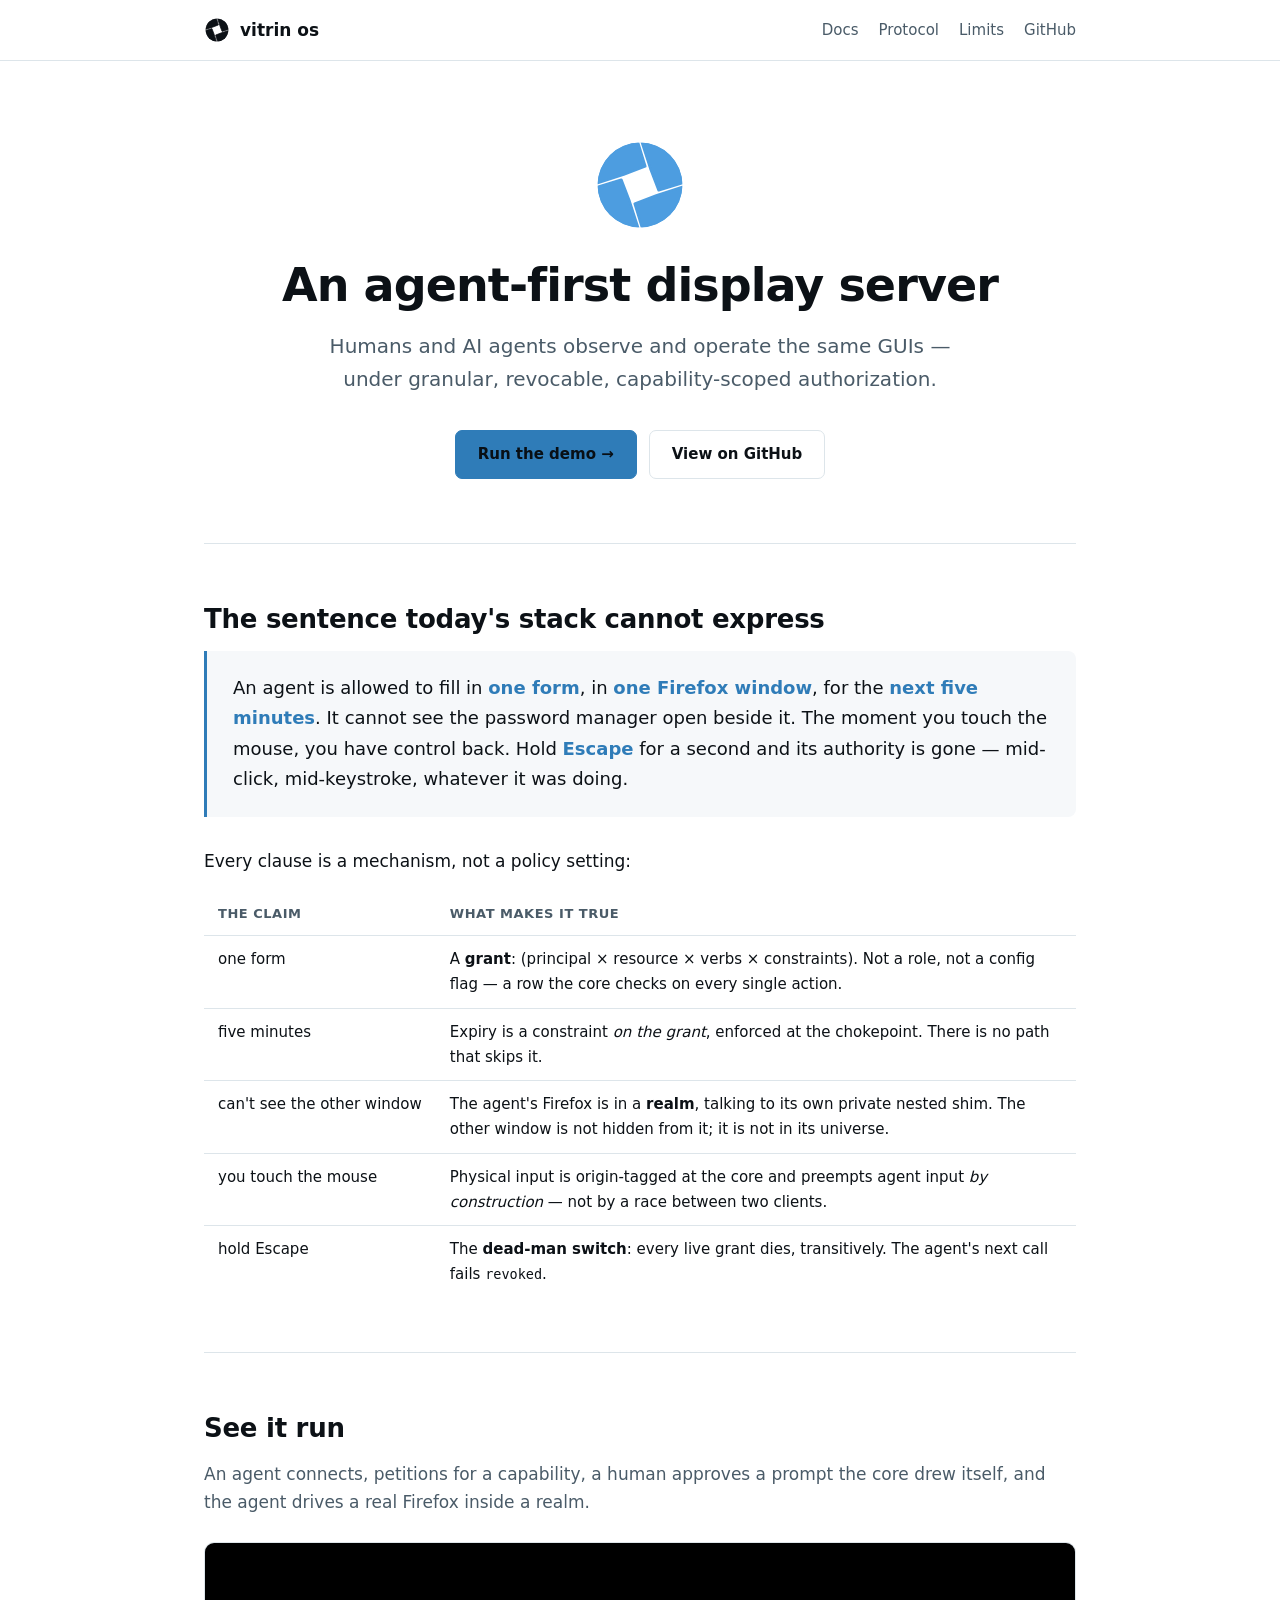
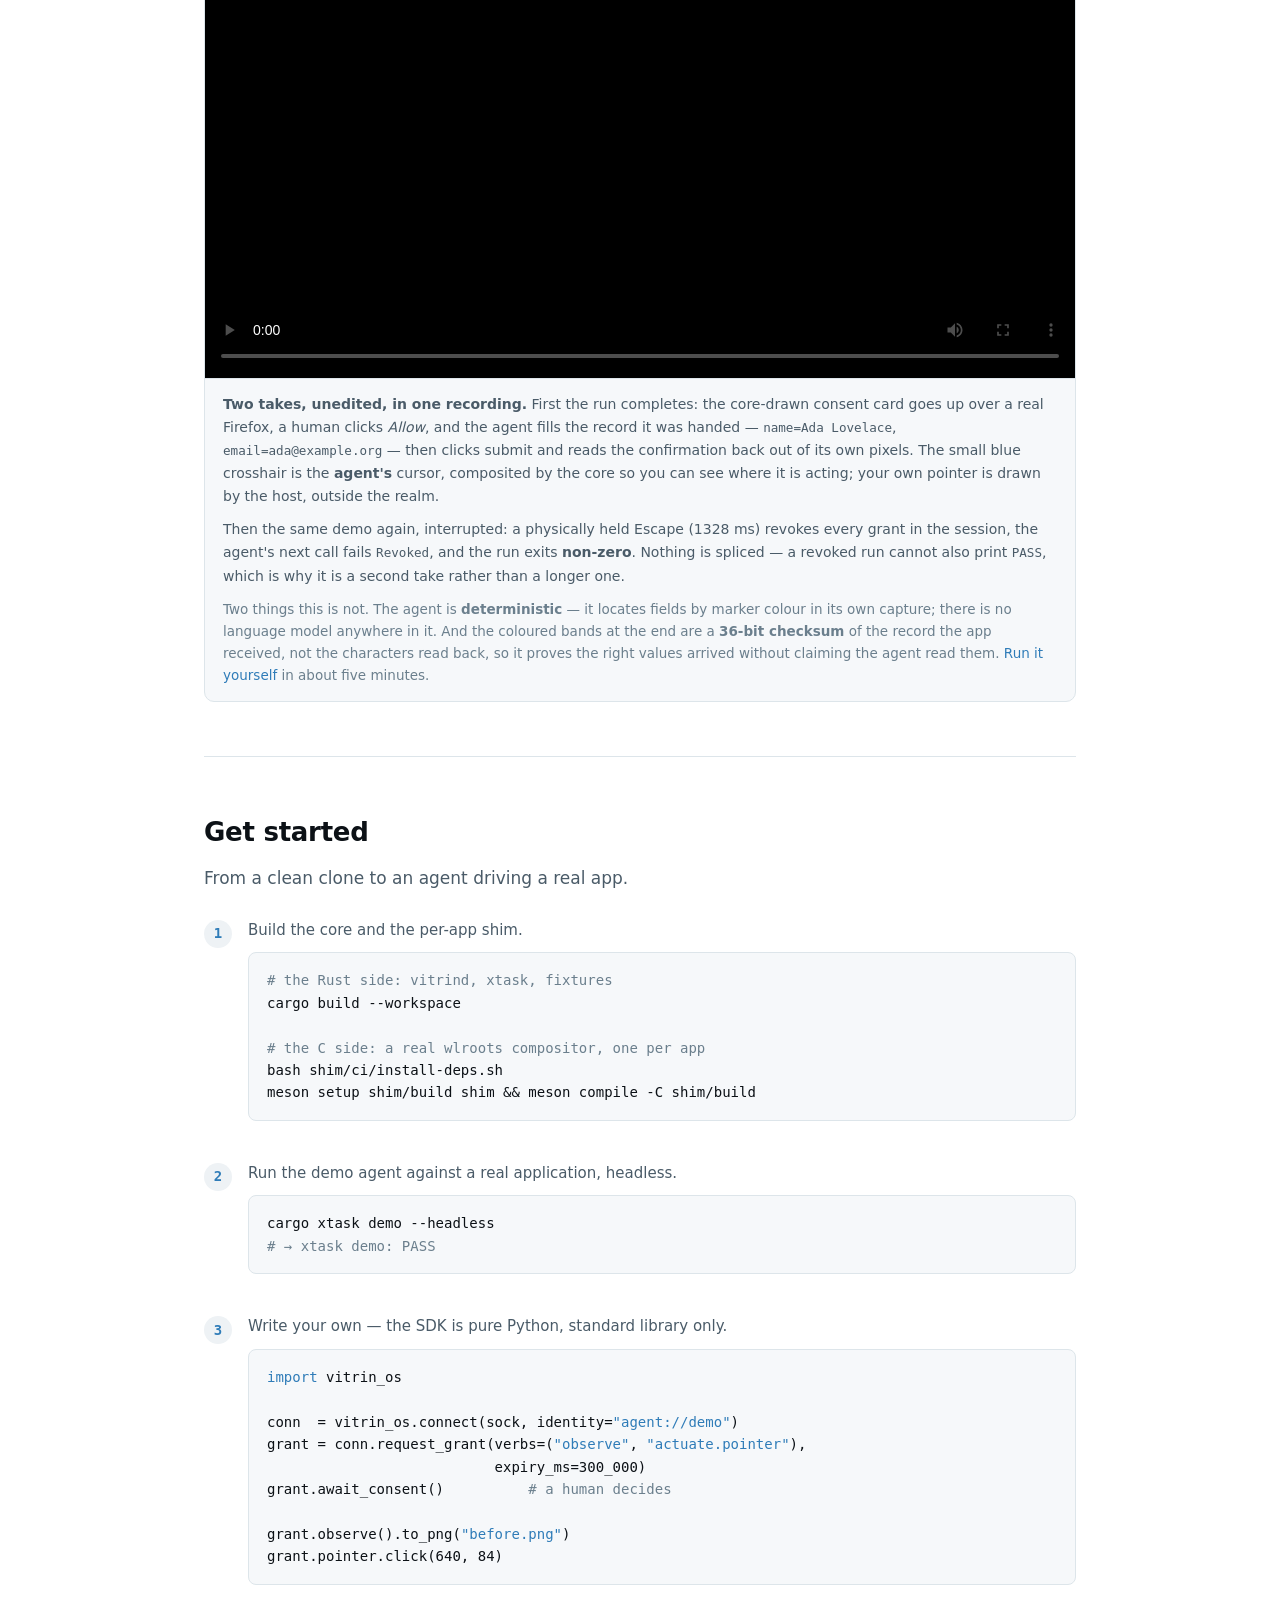
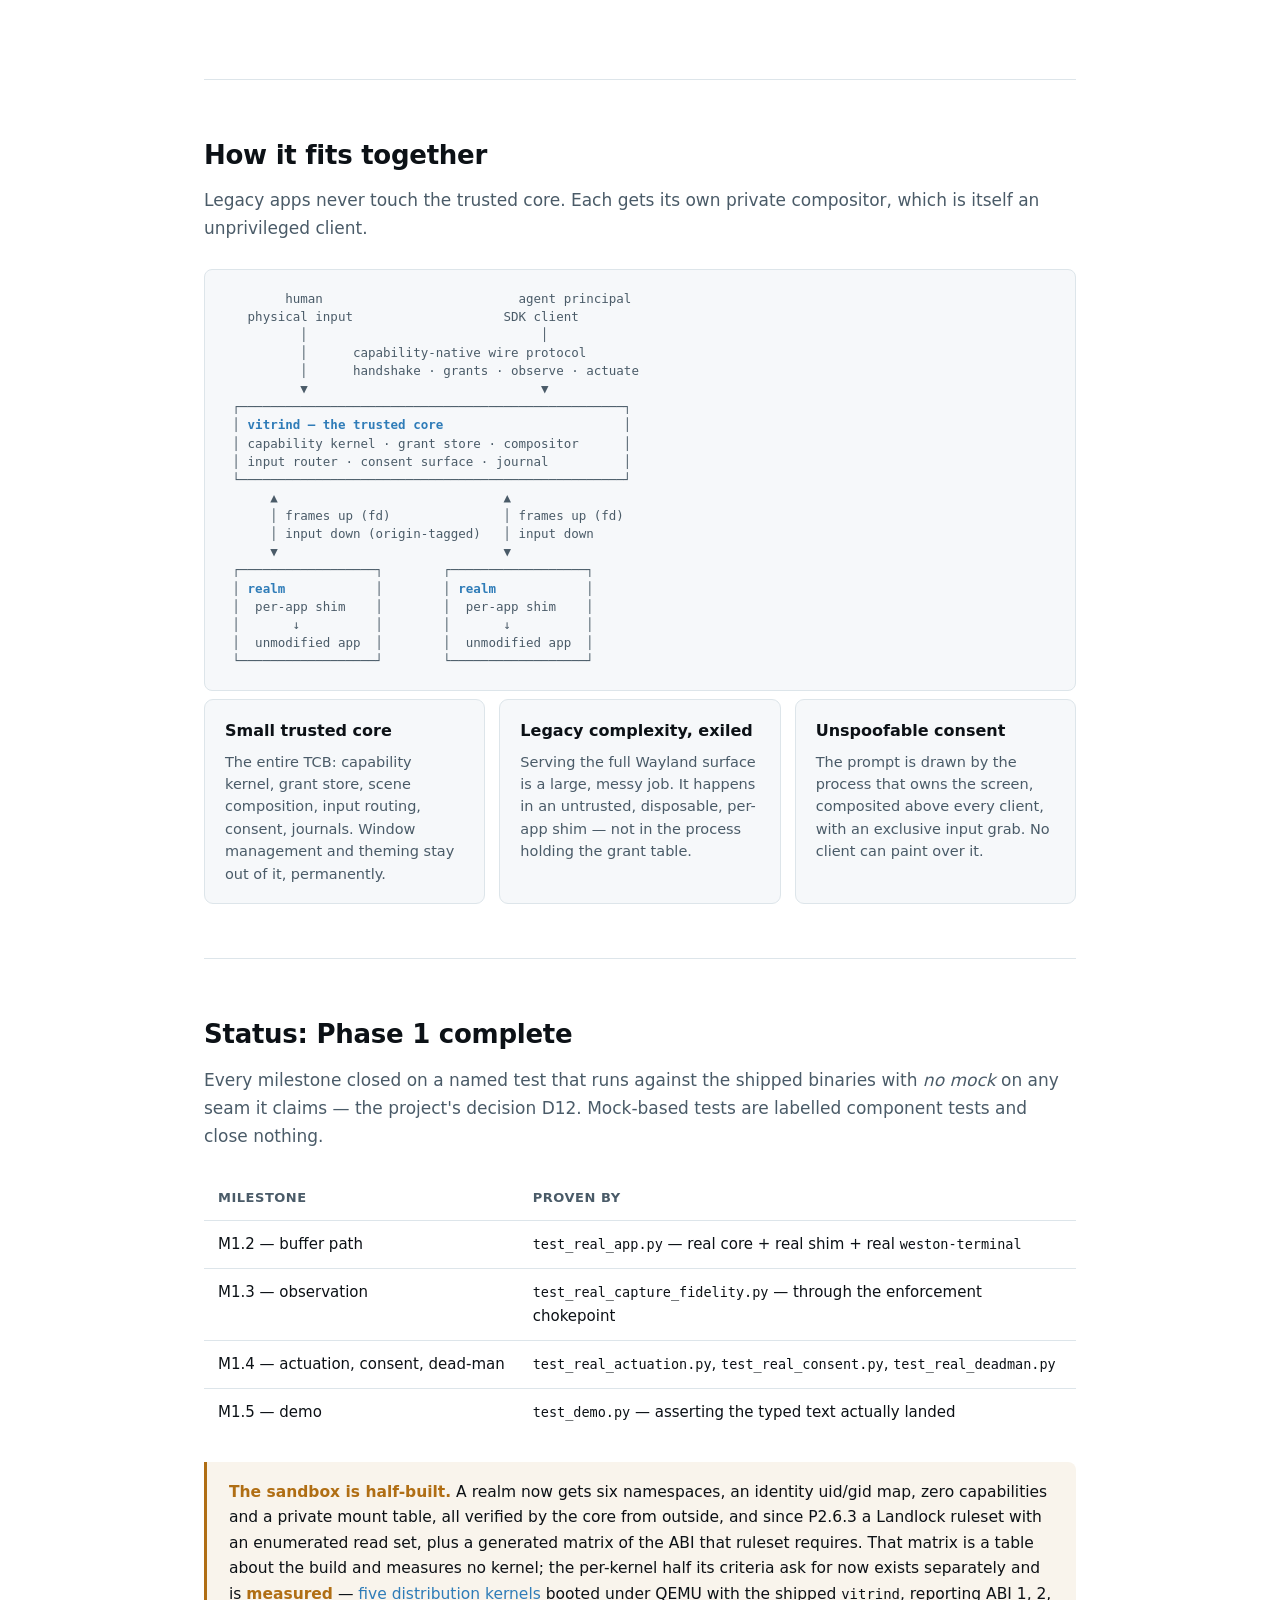
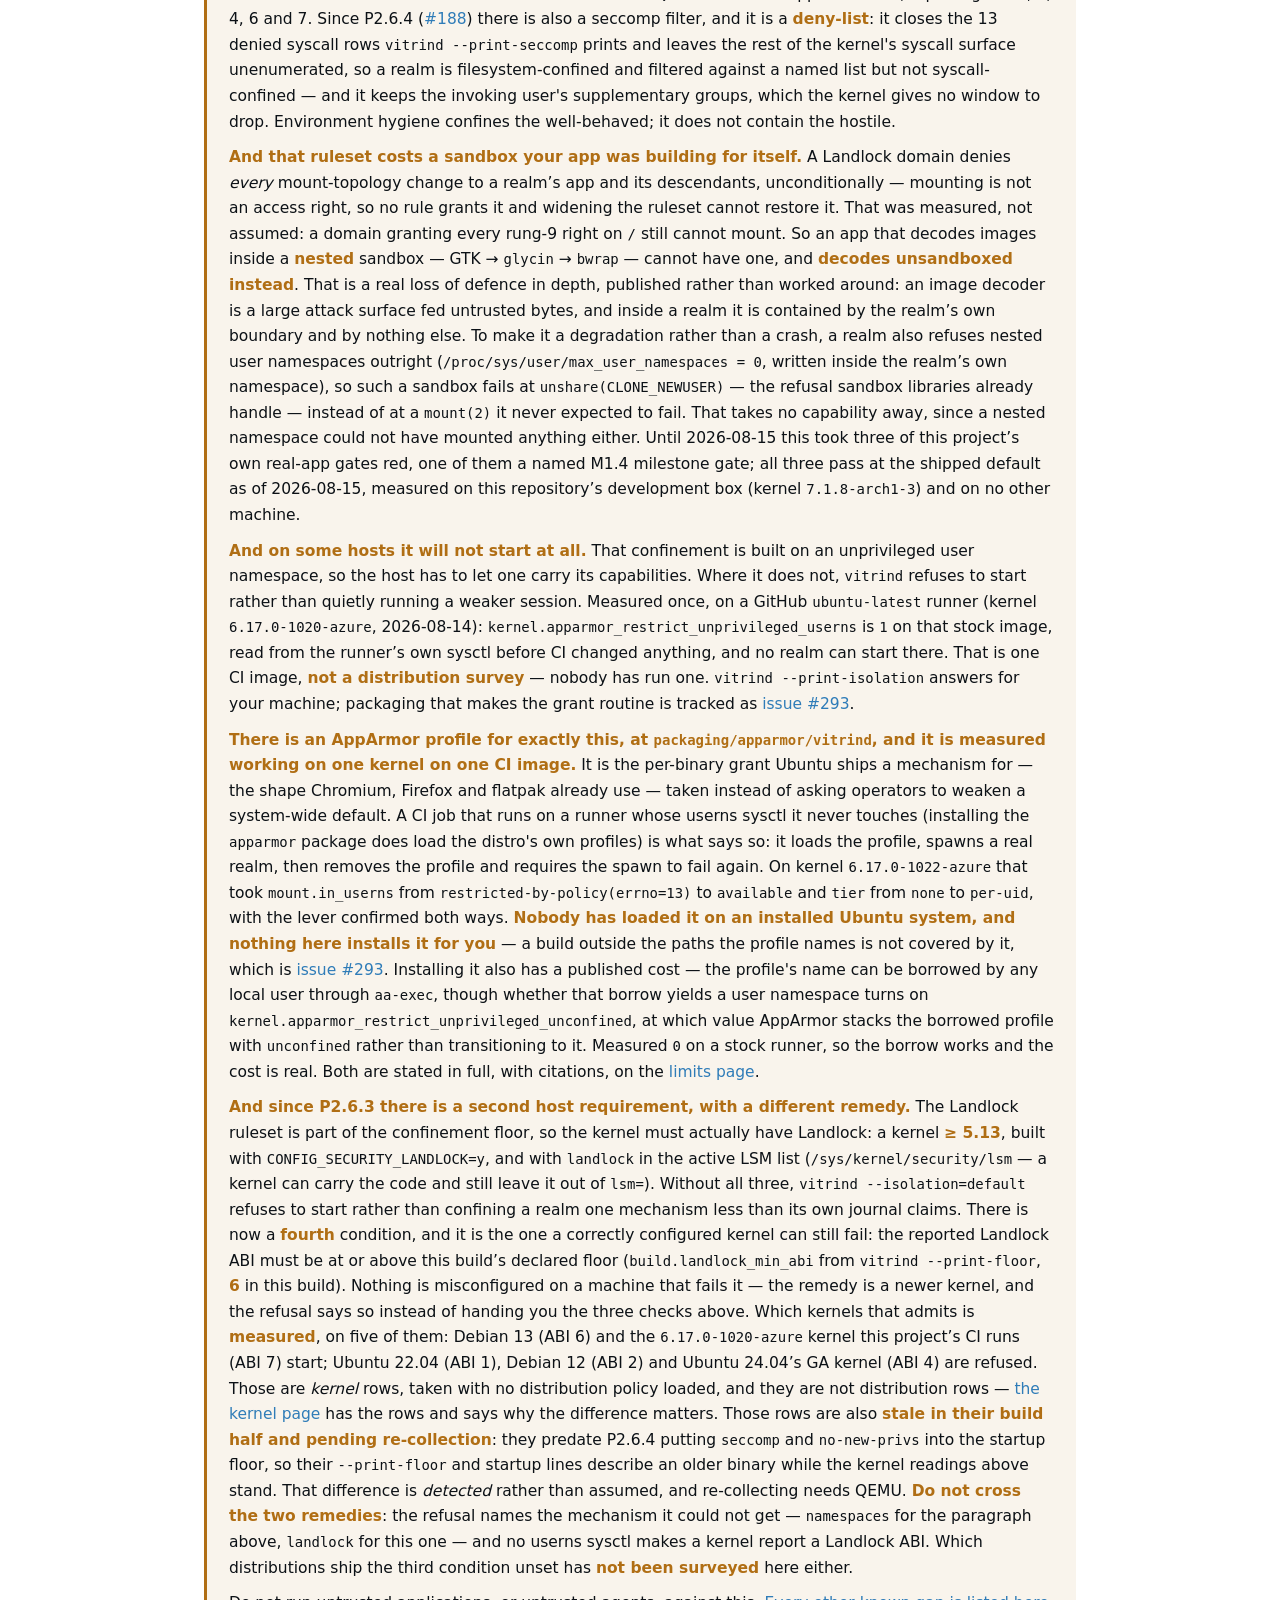
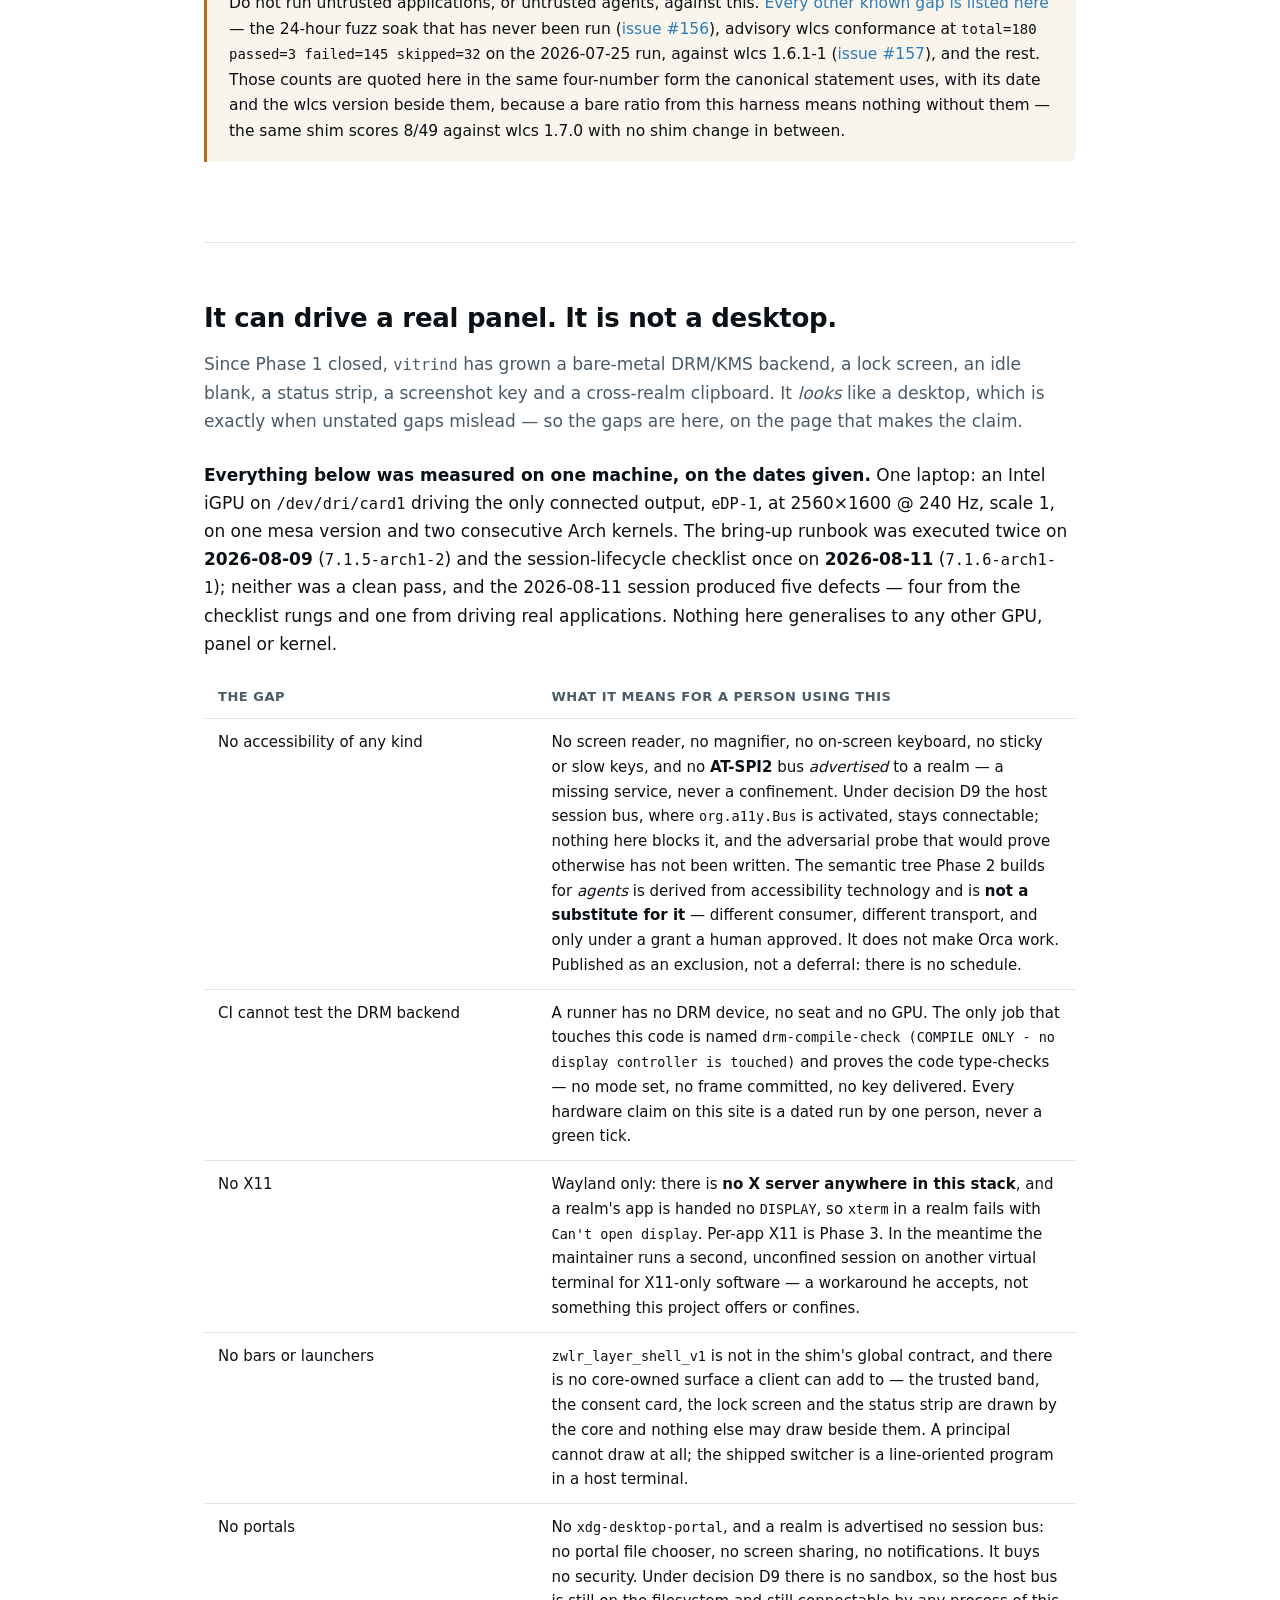
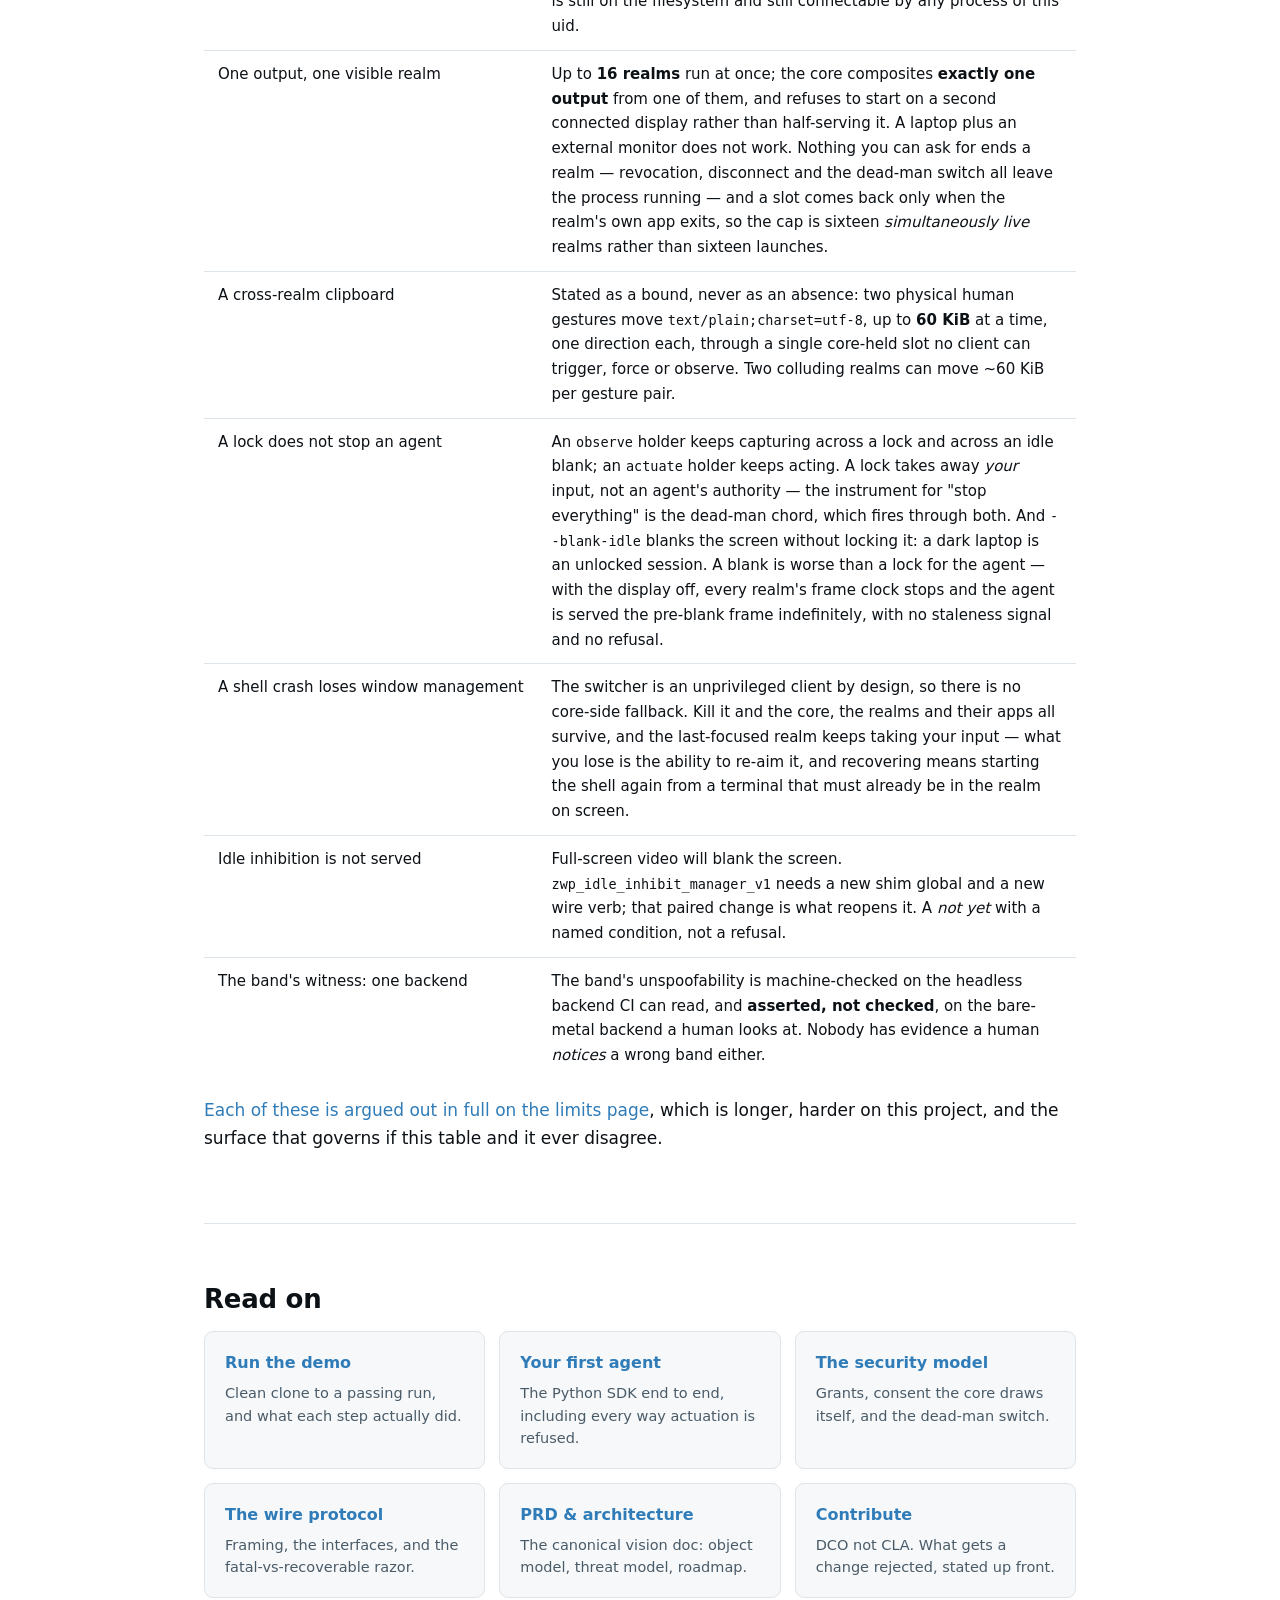
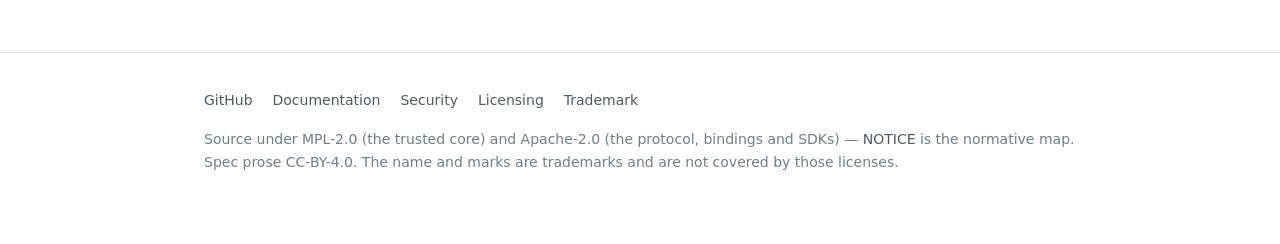
==== commit 9b13f75c: "feat(ci-docs): detect kernel-matrix rows stale in their build half `cargo xtask kernel-matrix --chec" ====
--- a/site/index.html
+++ b/site/index.html
@@ -454,7 +454,13 @@
       kernel (ABI 4) are refused. Those are <em>kernel</em> rows, taken with no
       distribution policy loaded, and they are not distribution rows &mdash;
       <a href="docs/isolation-kernels.html">the kernel page</a> has the rows and
-      says why the difference matters.
+      says why the difference matters. Those rows are also
+      <strong>stale in their build half and pending re-collection</strong>:
+      they predate P2.6.4 putting <code>seccomp</code> and
+      <code>no-new-privs</code> into the startup floor, so their
+      <code>--print-floor</code> and startup lines describe an older binary
+      while the kernel readings above stand. That difference is
+      <em>detected</em> rather than assumed, and re-collecting needs QEMU.
       <strong>Do not cross the two
       remedies</strong>: the
       refusal names the mechanism it could not get &mdash;
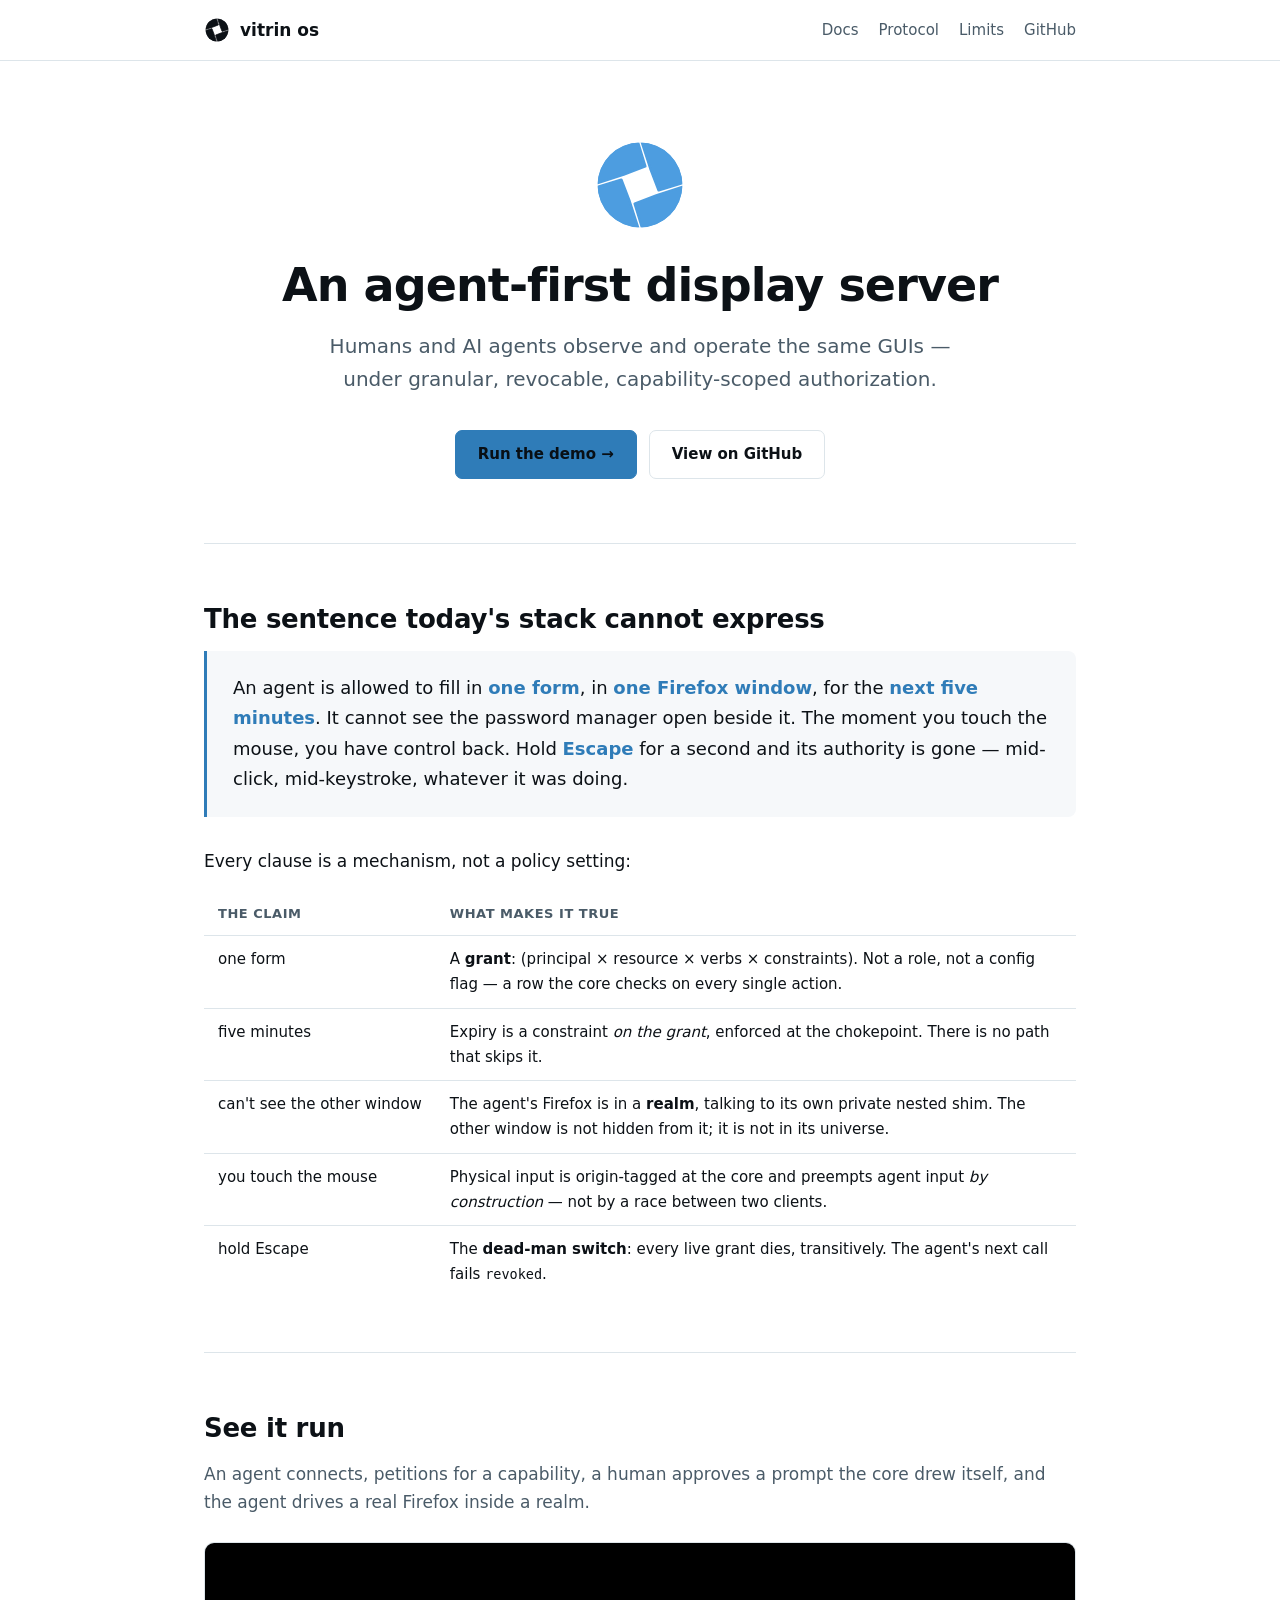
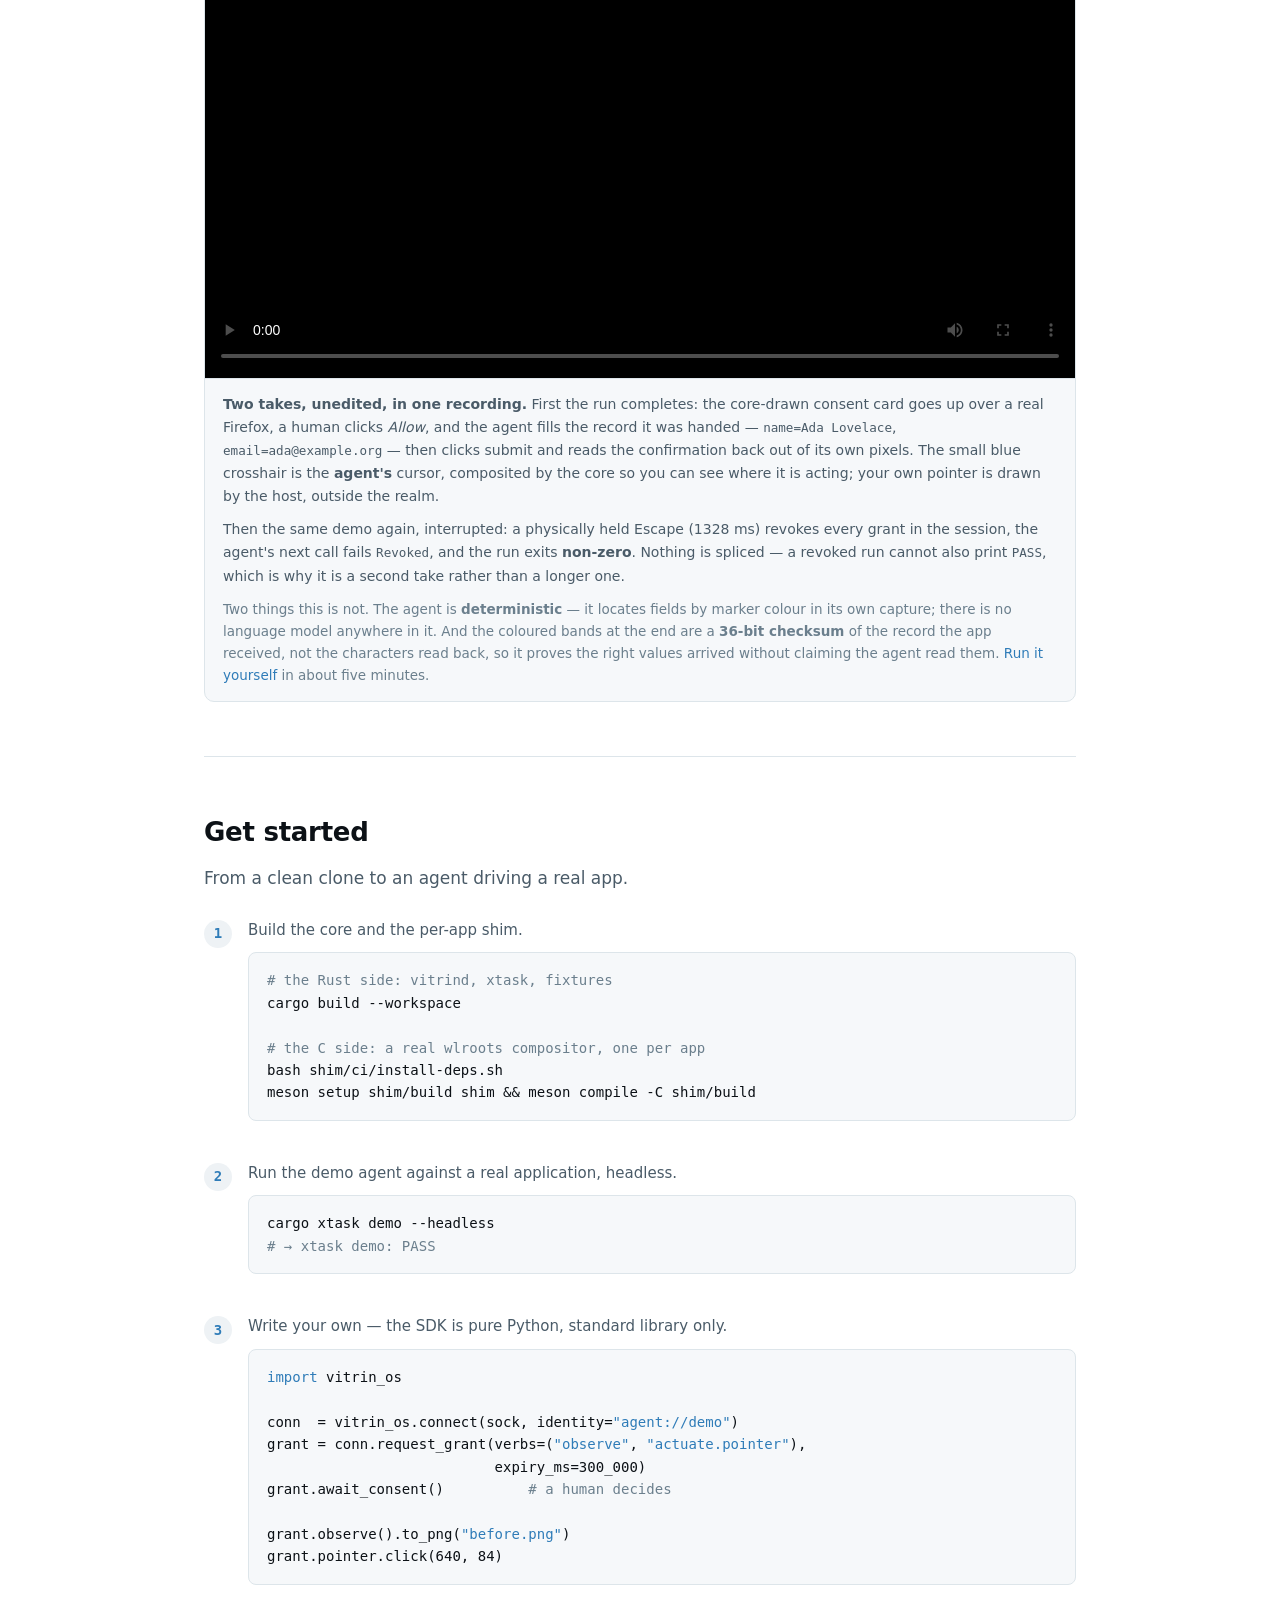
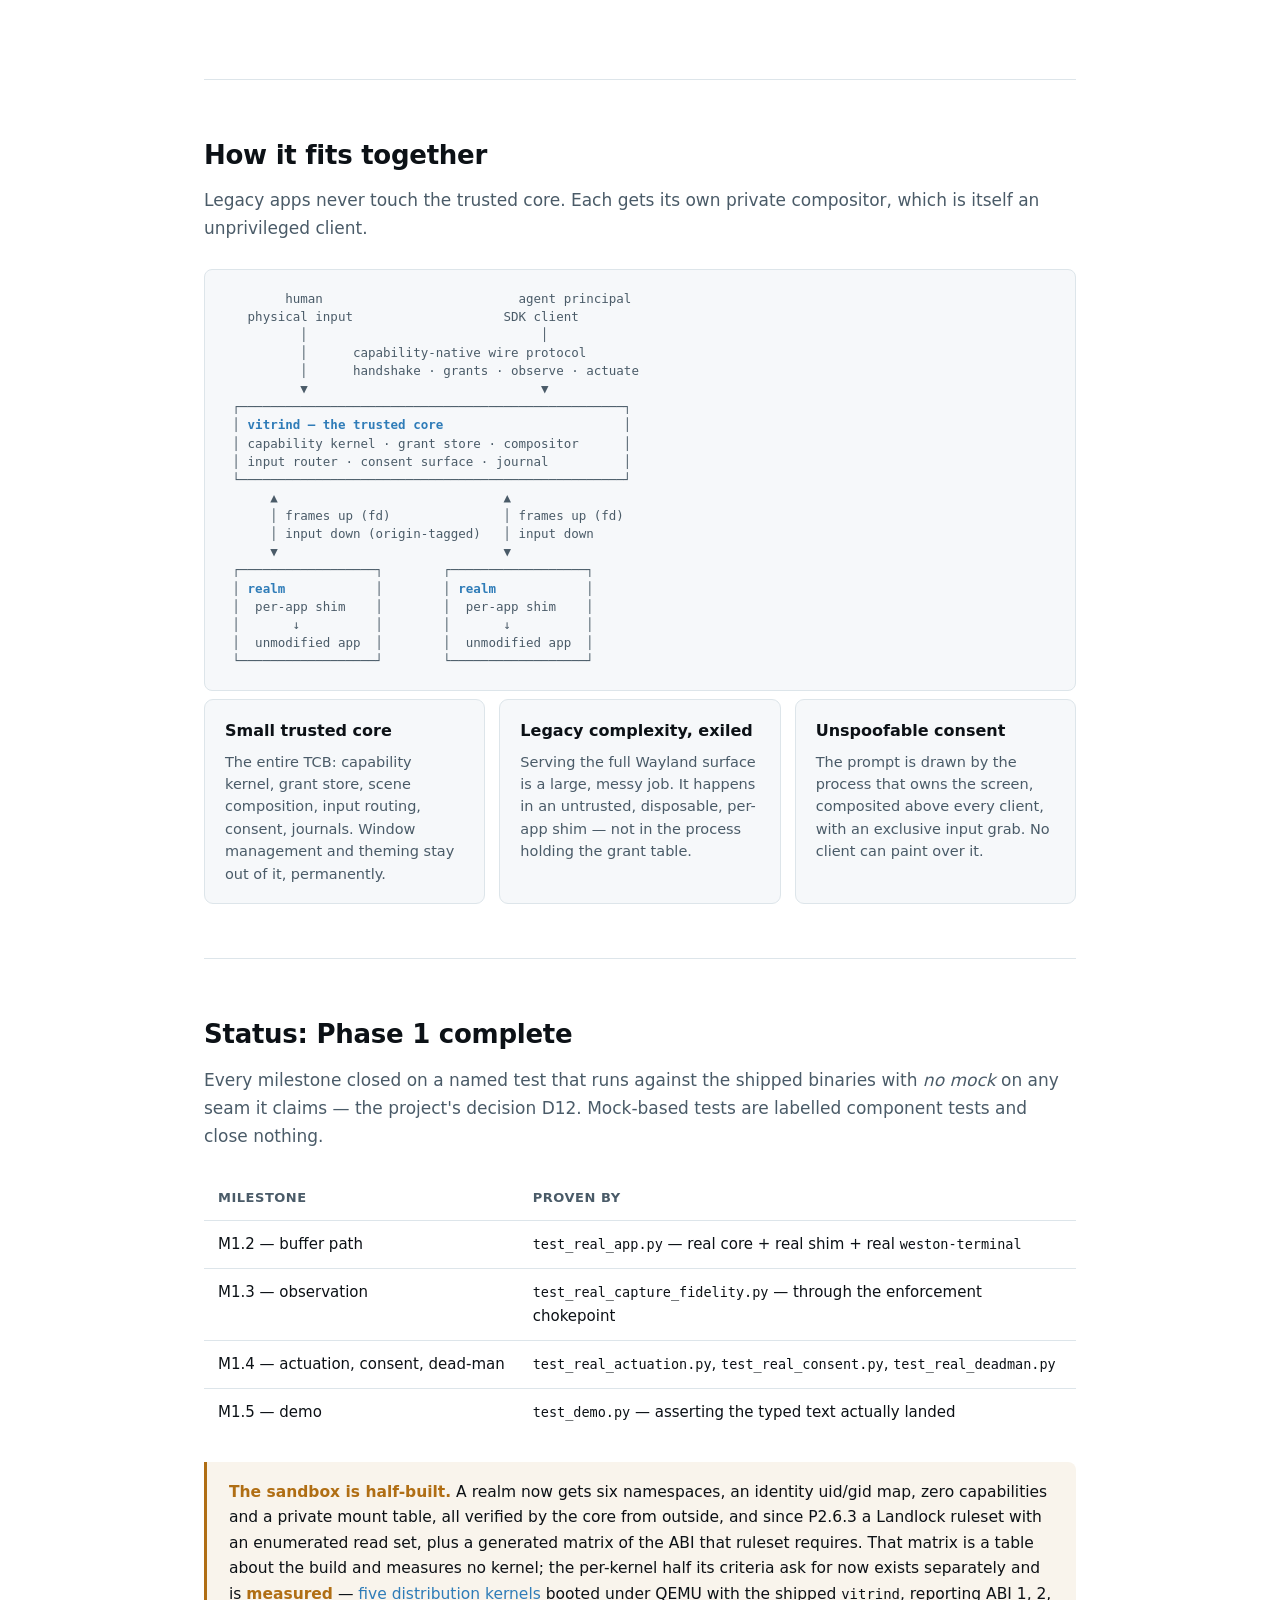
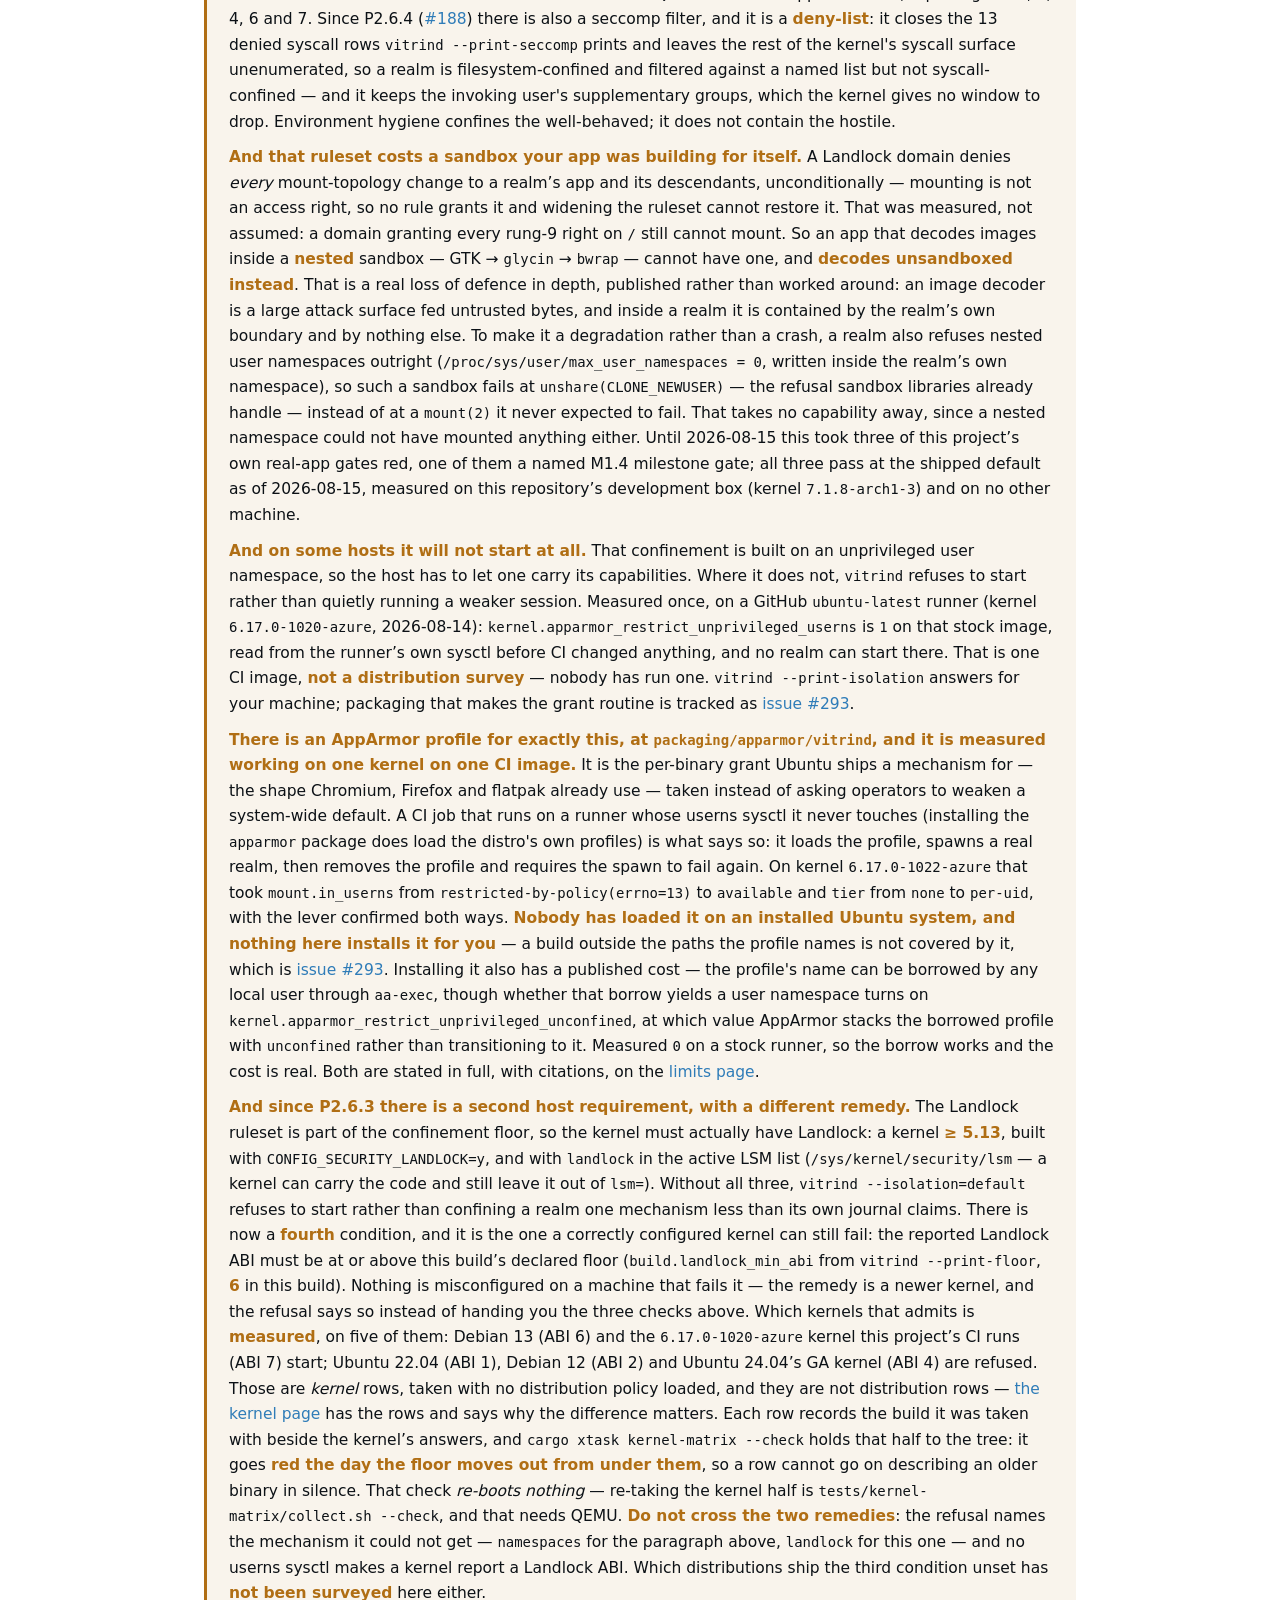
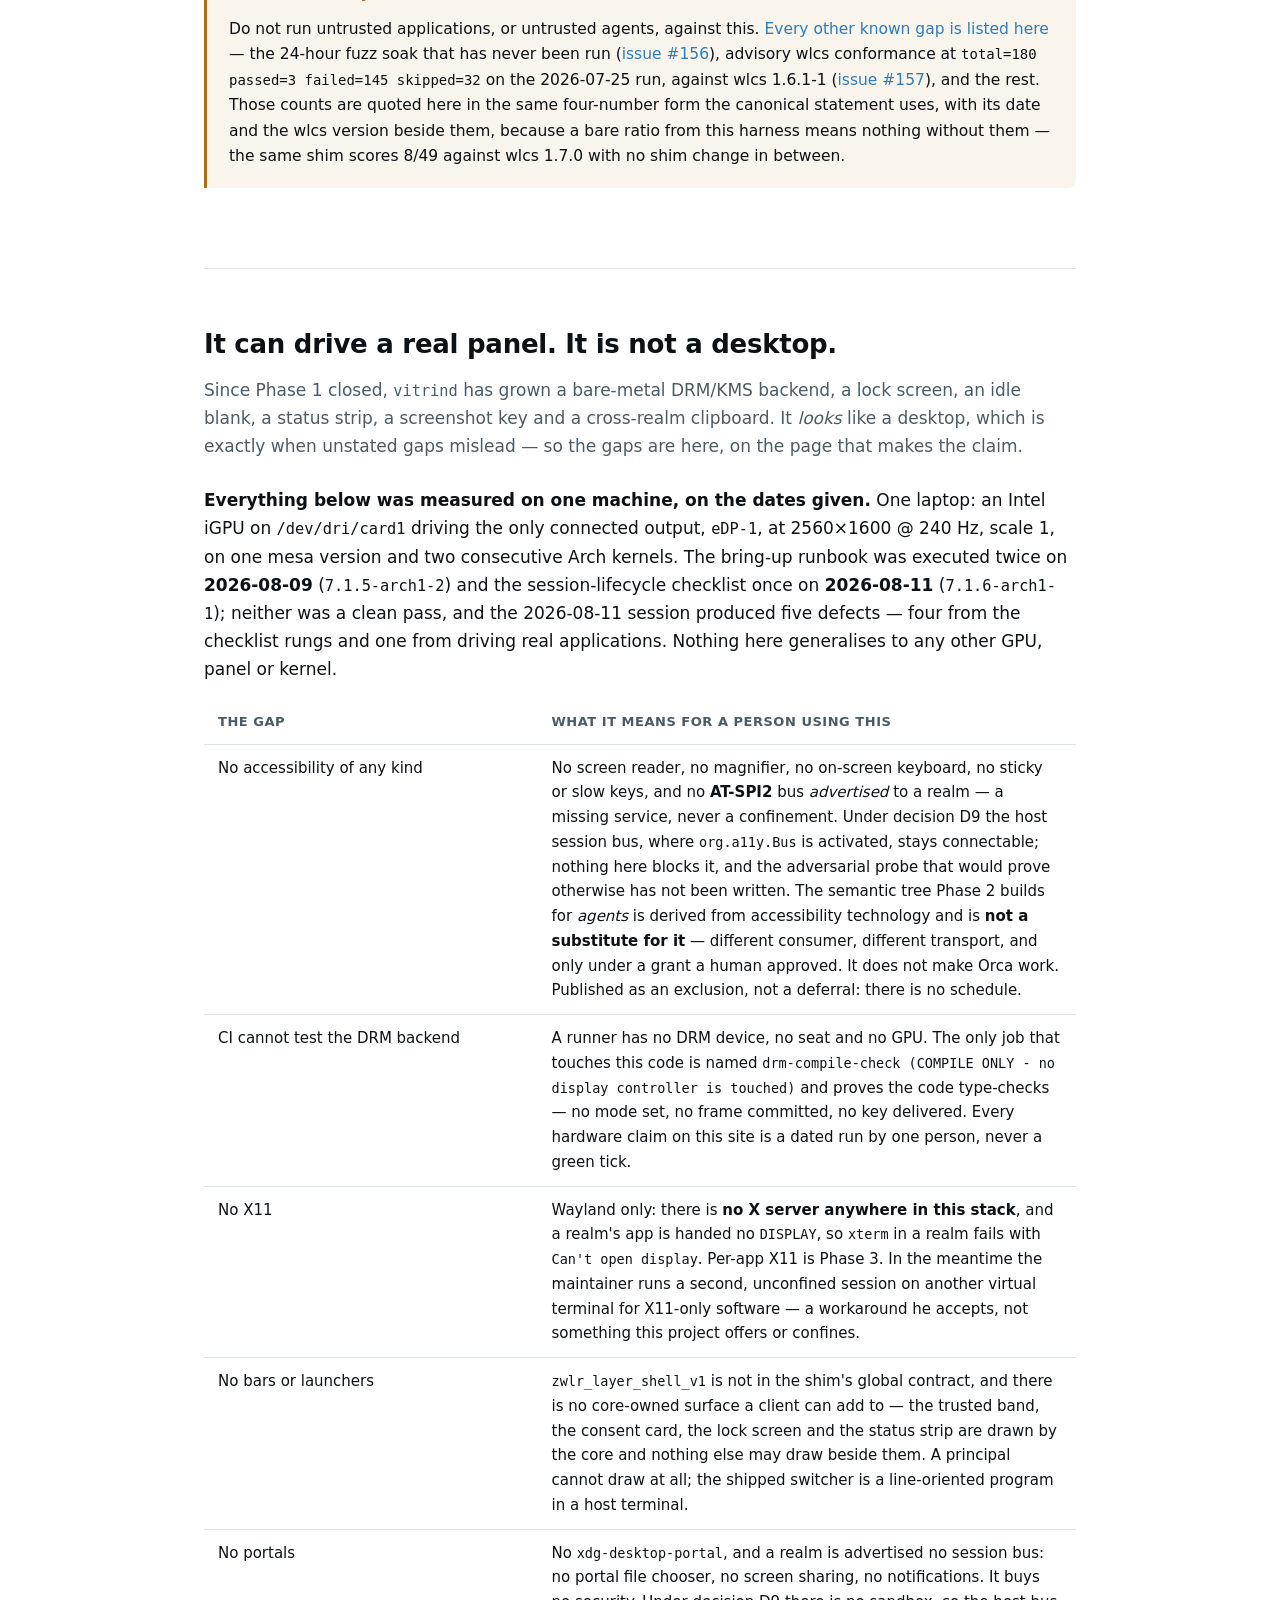
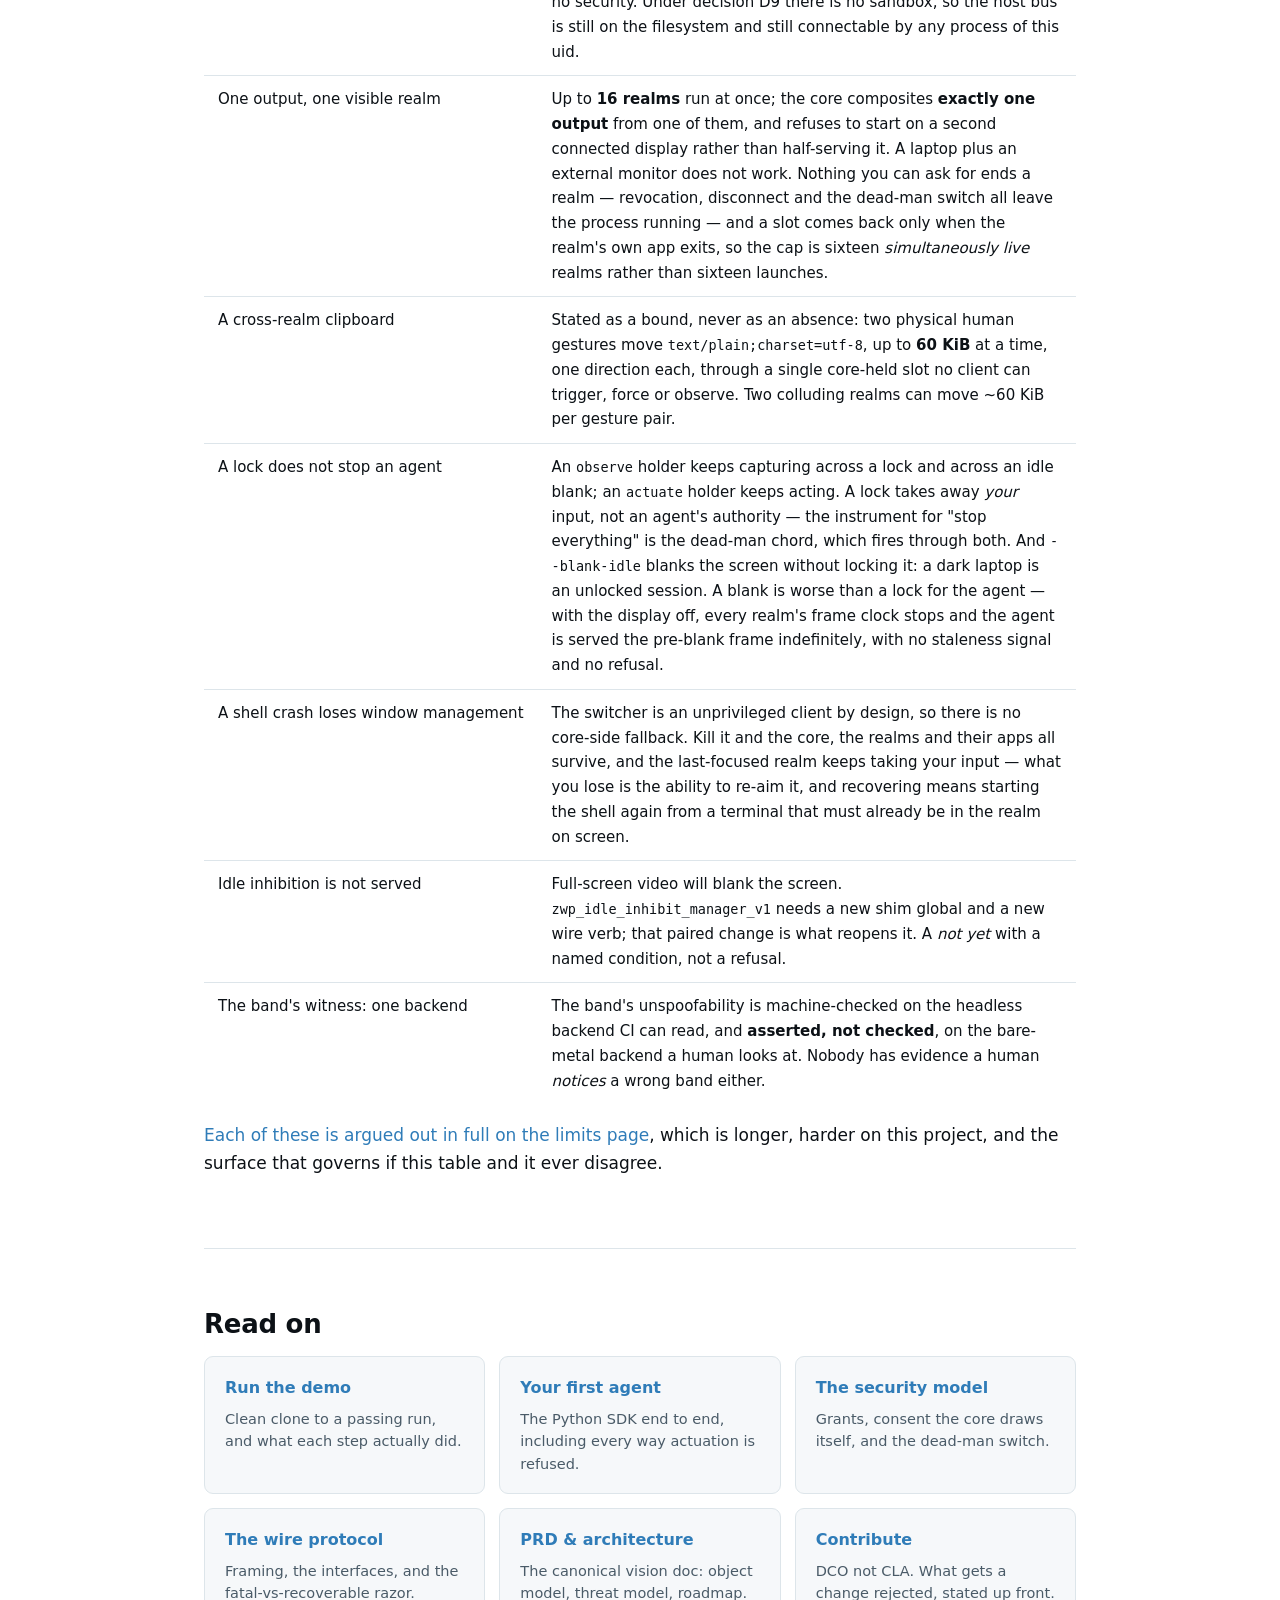
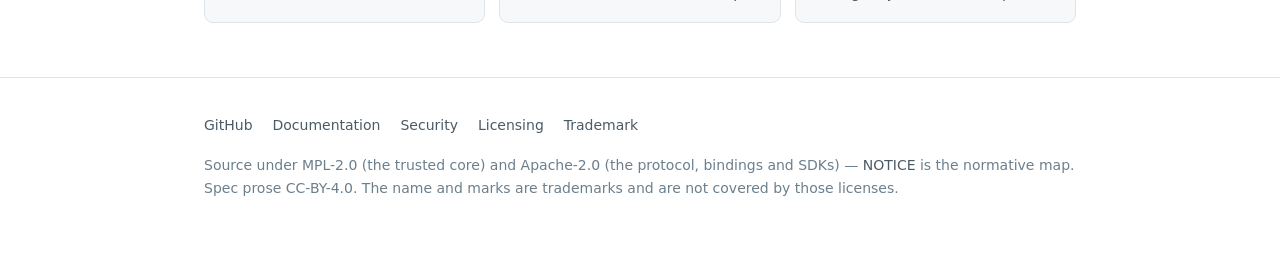
==== commit 5a00a1ef: "test(ci-docs): re-collect the kernel rows, and retire the debt they owed `tests/kernel-matrix/collec" ====
--- a/site/index.html
+++ b/site/index.html
@@ -454,13 +454,14 @@
       kernel (ABI 4) are refused. Those are <em>kernel</em> rows, taken with no
       distribution policy loaded, and they are not distribution rows &mdash;
       <a href="docs/isolation-kernels.html">the kernel page</a> has the rows and
-      says why the difference matters. Those rows are also
-      <strong>stale in their build half and pending re-collection</strong>:
-      they predate P2.6.4 putting <code>seccomp</code> and
-      <code>no-new-privs</code> into the startup floor, so their
-      <code>--print-floor</code> and startup lines describe an older binary
-      while the kernel readings above stand. That difference is
-      <em>detected</em> rather than assumed, and re-collecting needs QEMU.
+      says why the difference matters. Each row records the build it was taken
+      with beside the kernel&rsquo;s answers, and
+      <code>cargo xtask kernel-matrix --check</code> holds that half to the
+      tree: it goes <strong>red the day the floor moves out from under
+      them</strong>, so a row cannot go on describing an older binary in
+      silence. That check <em>re-boots nothing</em> &mdash; re-taking the kernel
+      half is <code>tests/kernel-matrix/collect.sh --check</code>, and that
+      needs QEMU.
       <strong>Do not cross the two
       remedies</strong>: the
       refusal names the mechanism it could not get &mdash;
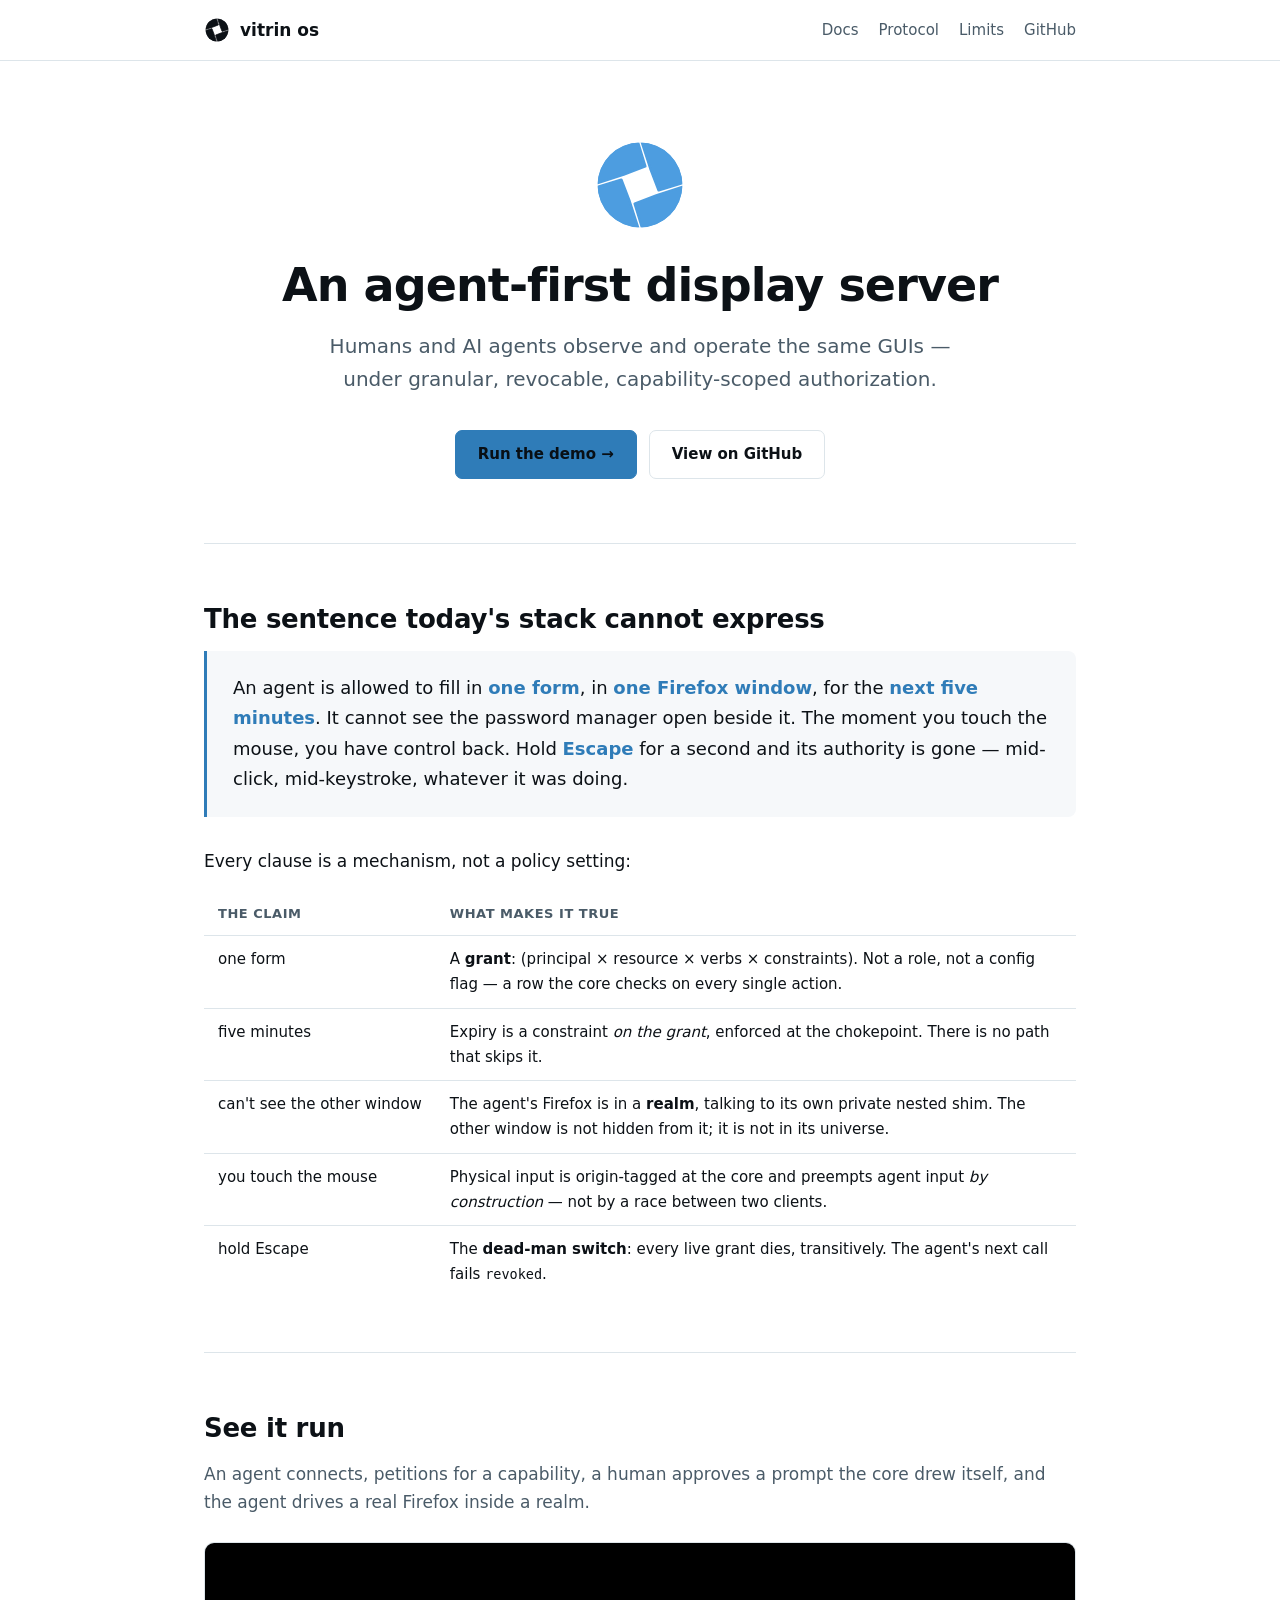
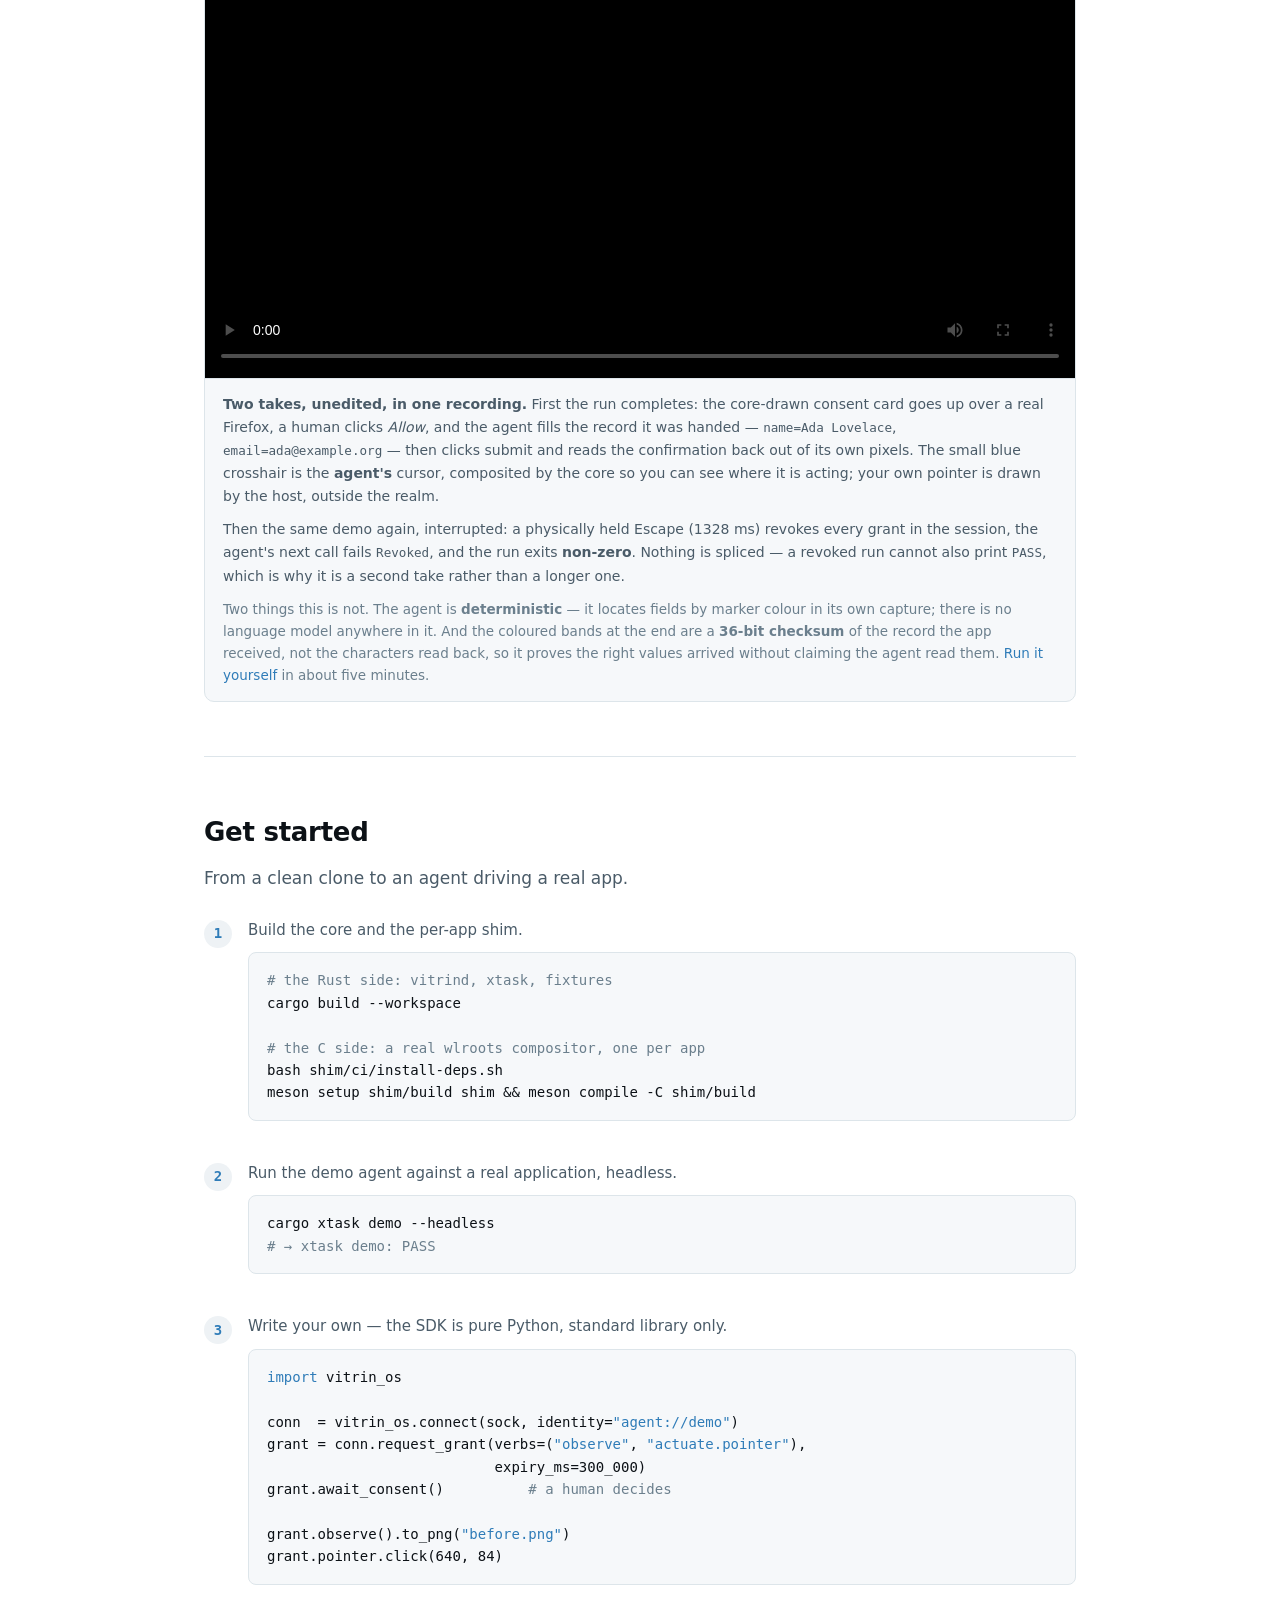
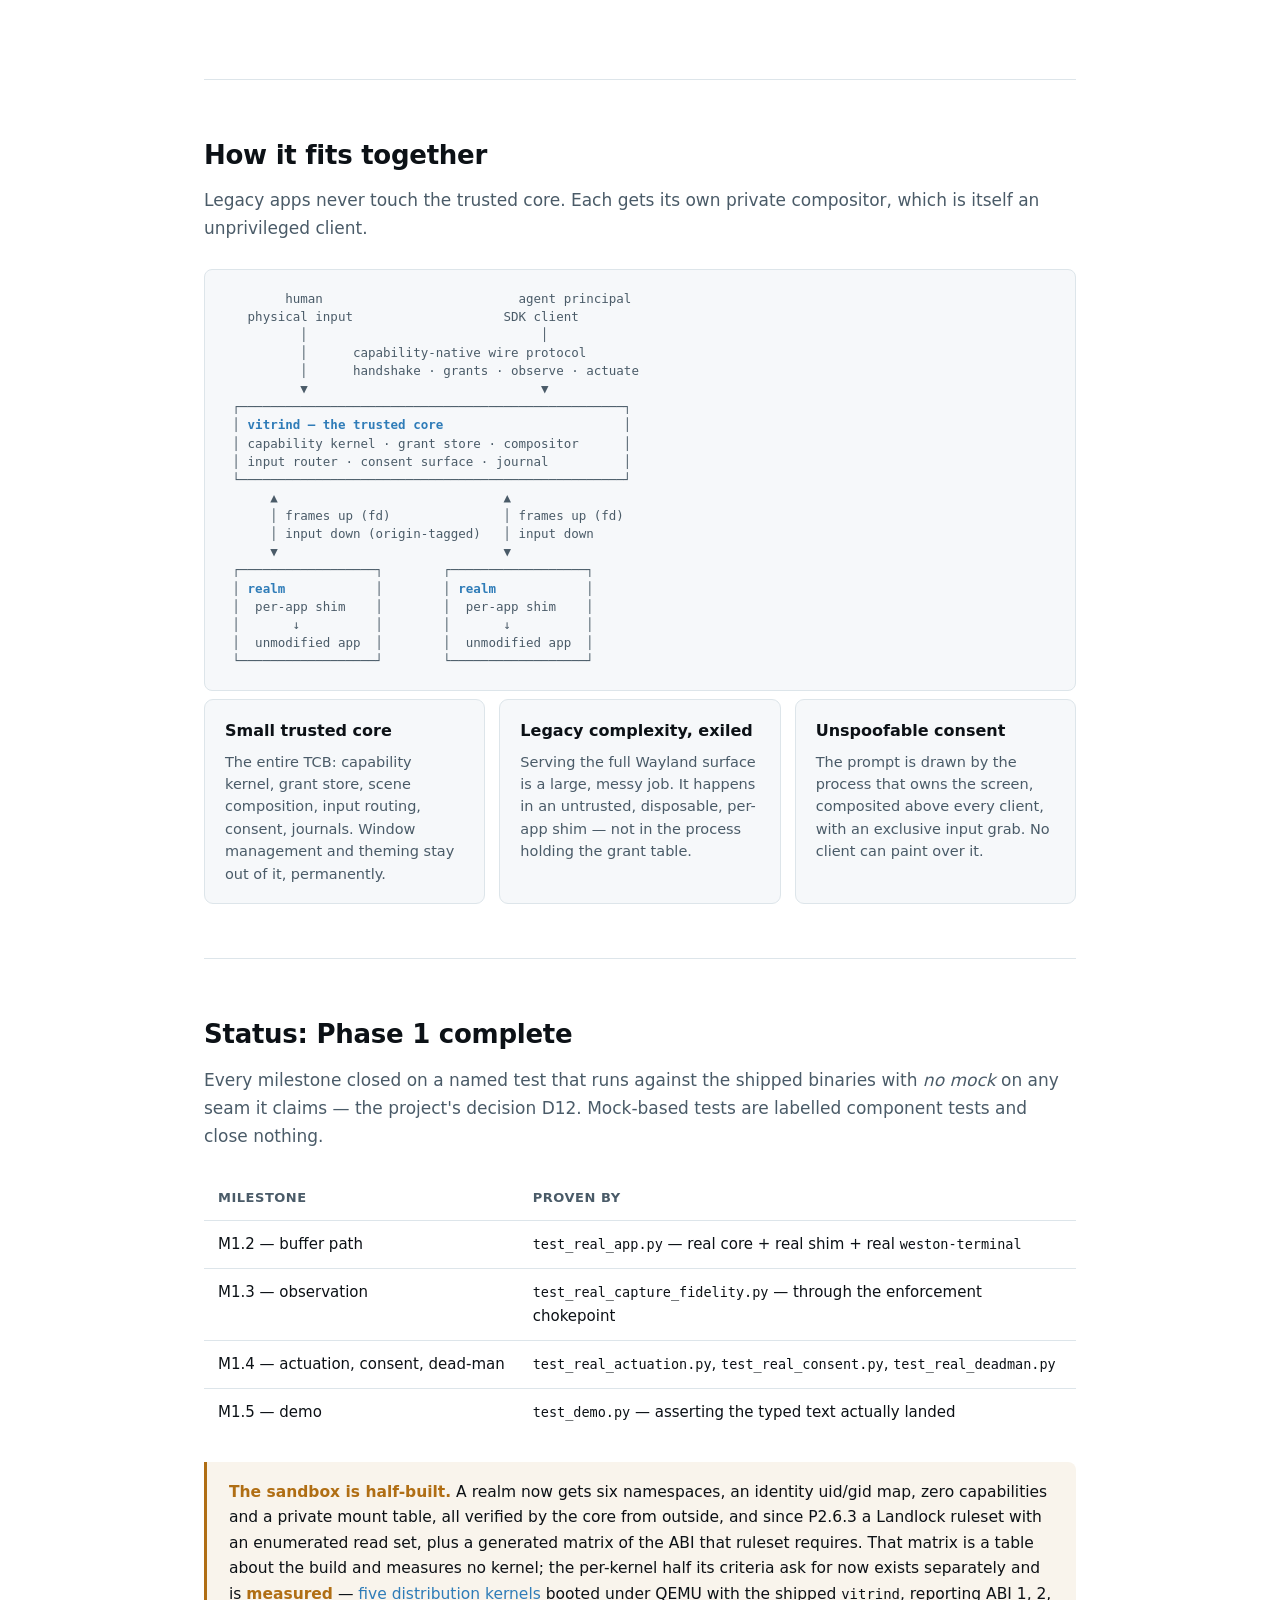
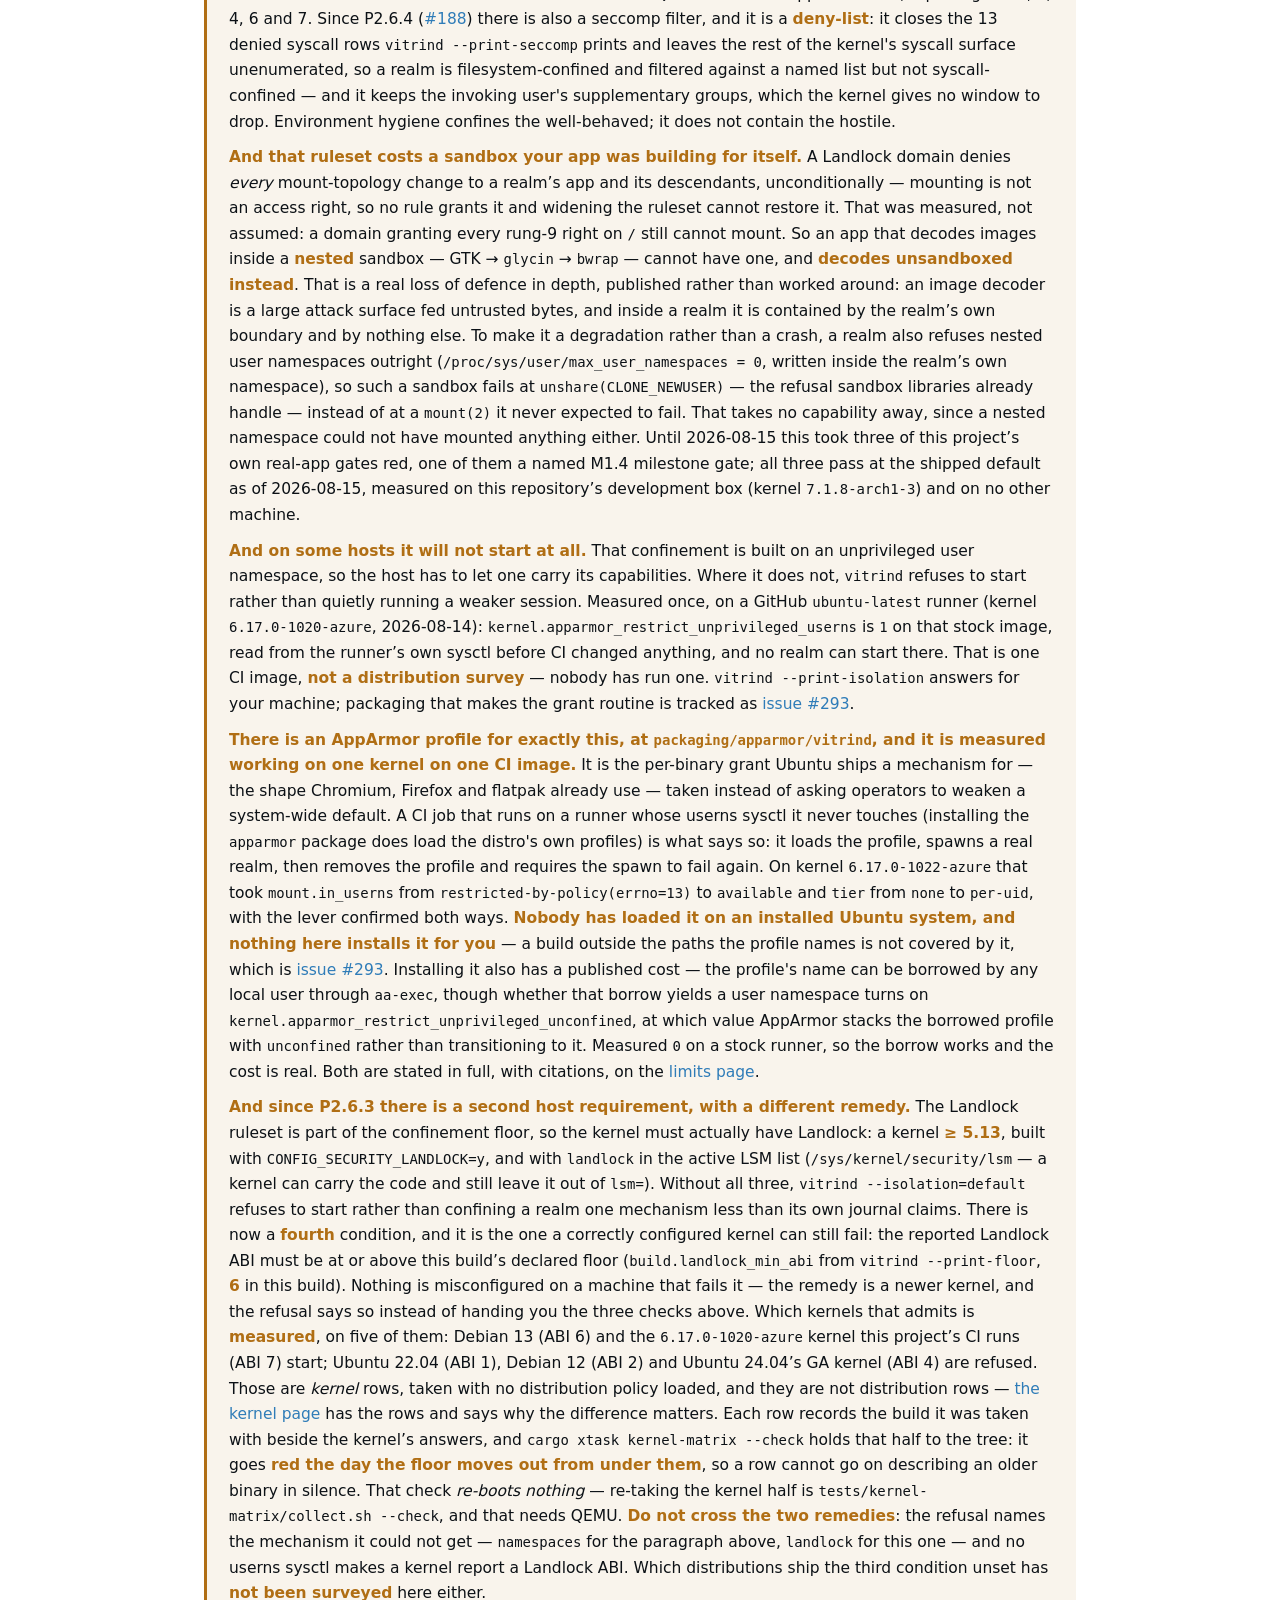
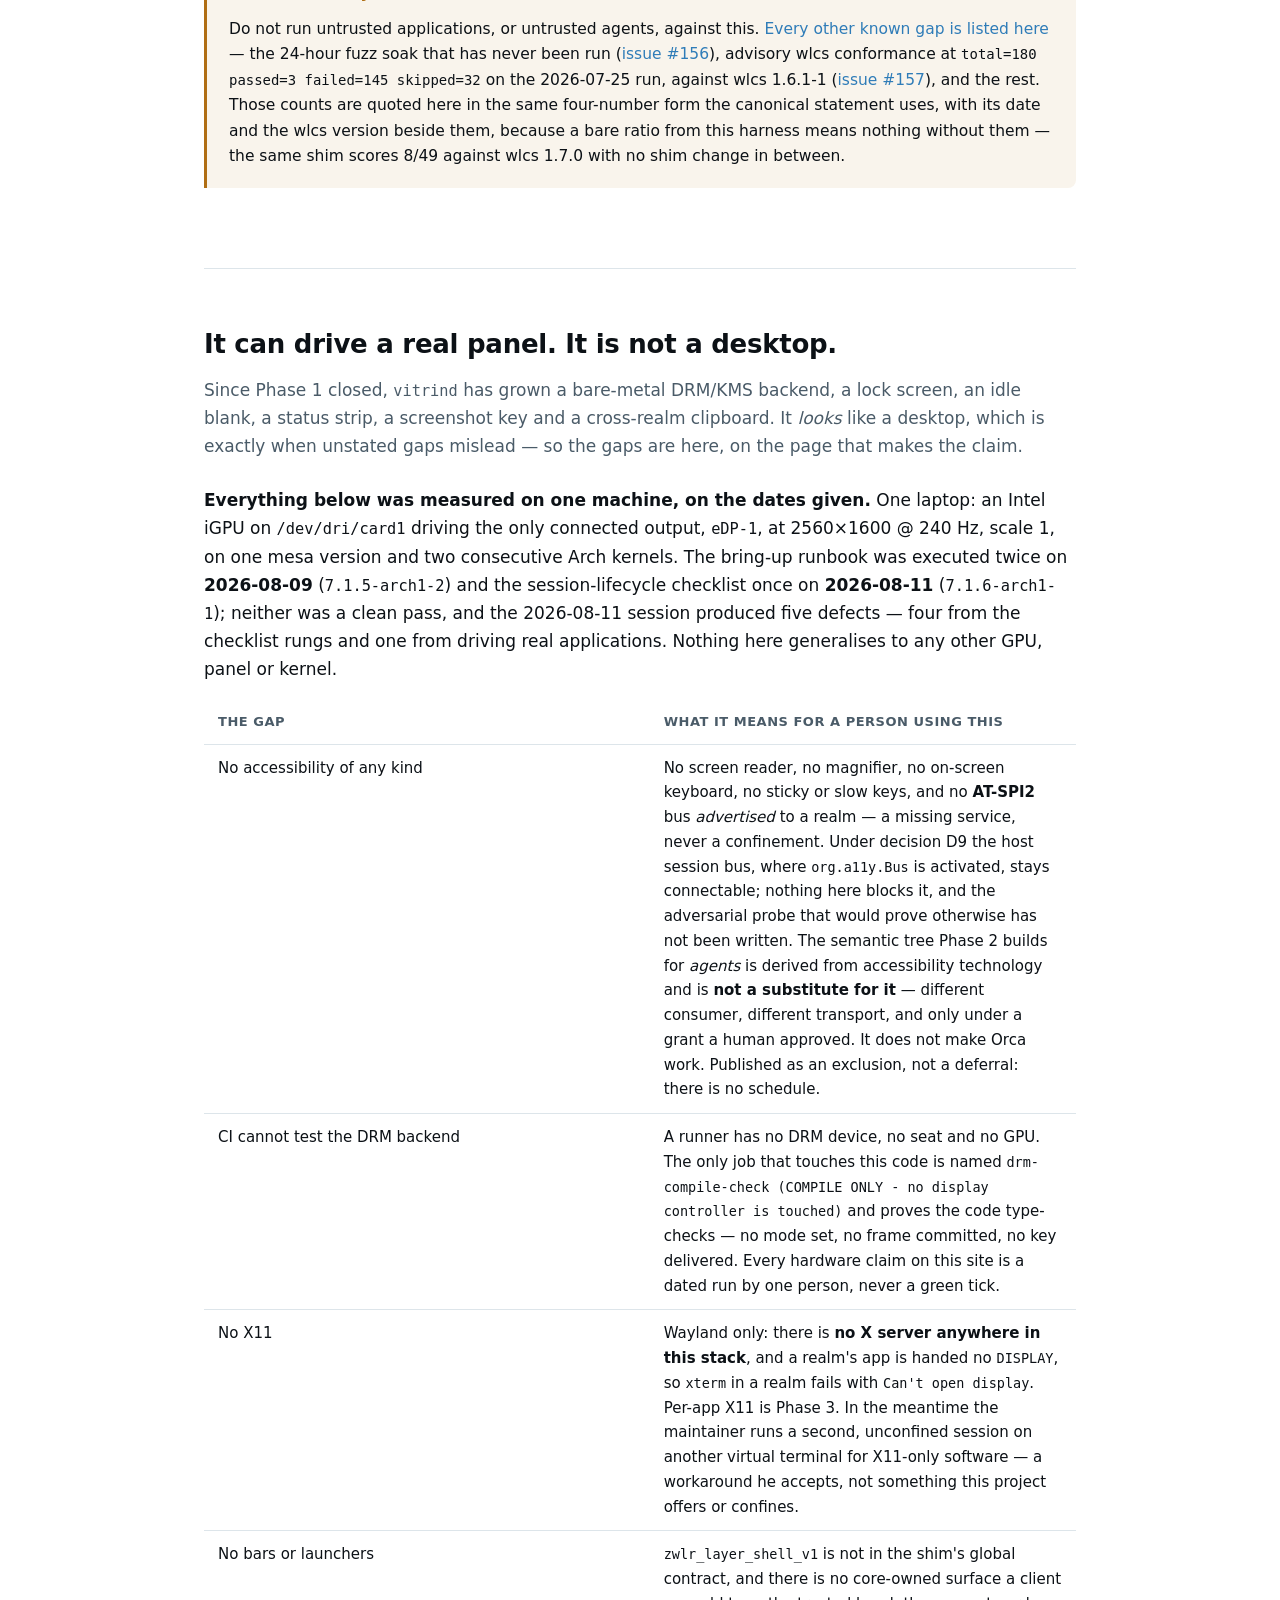
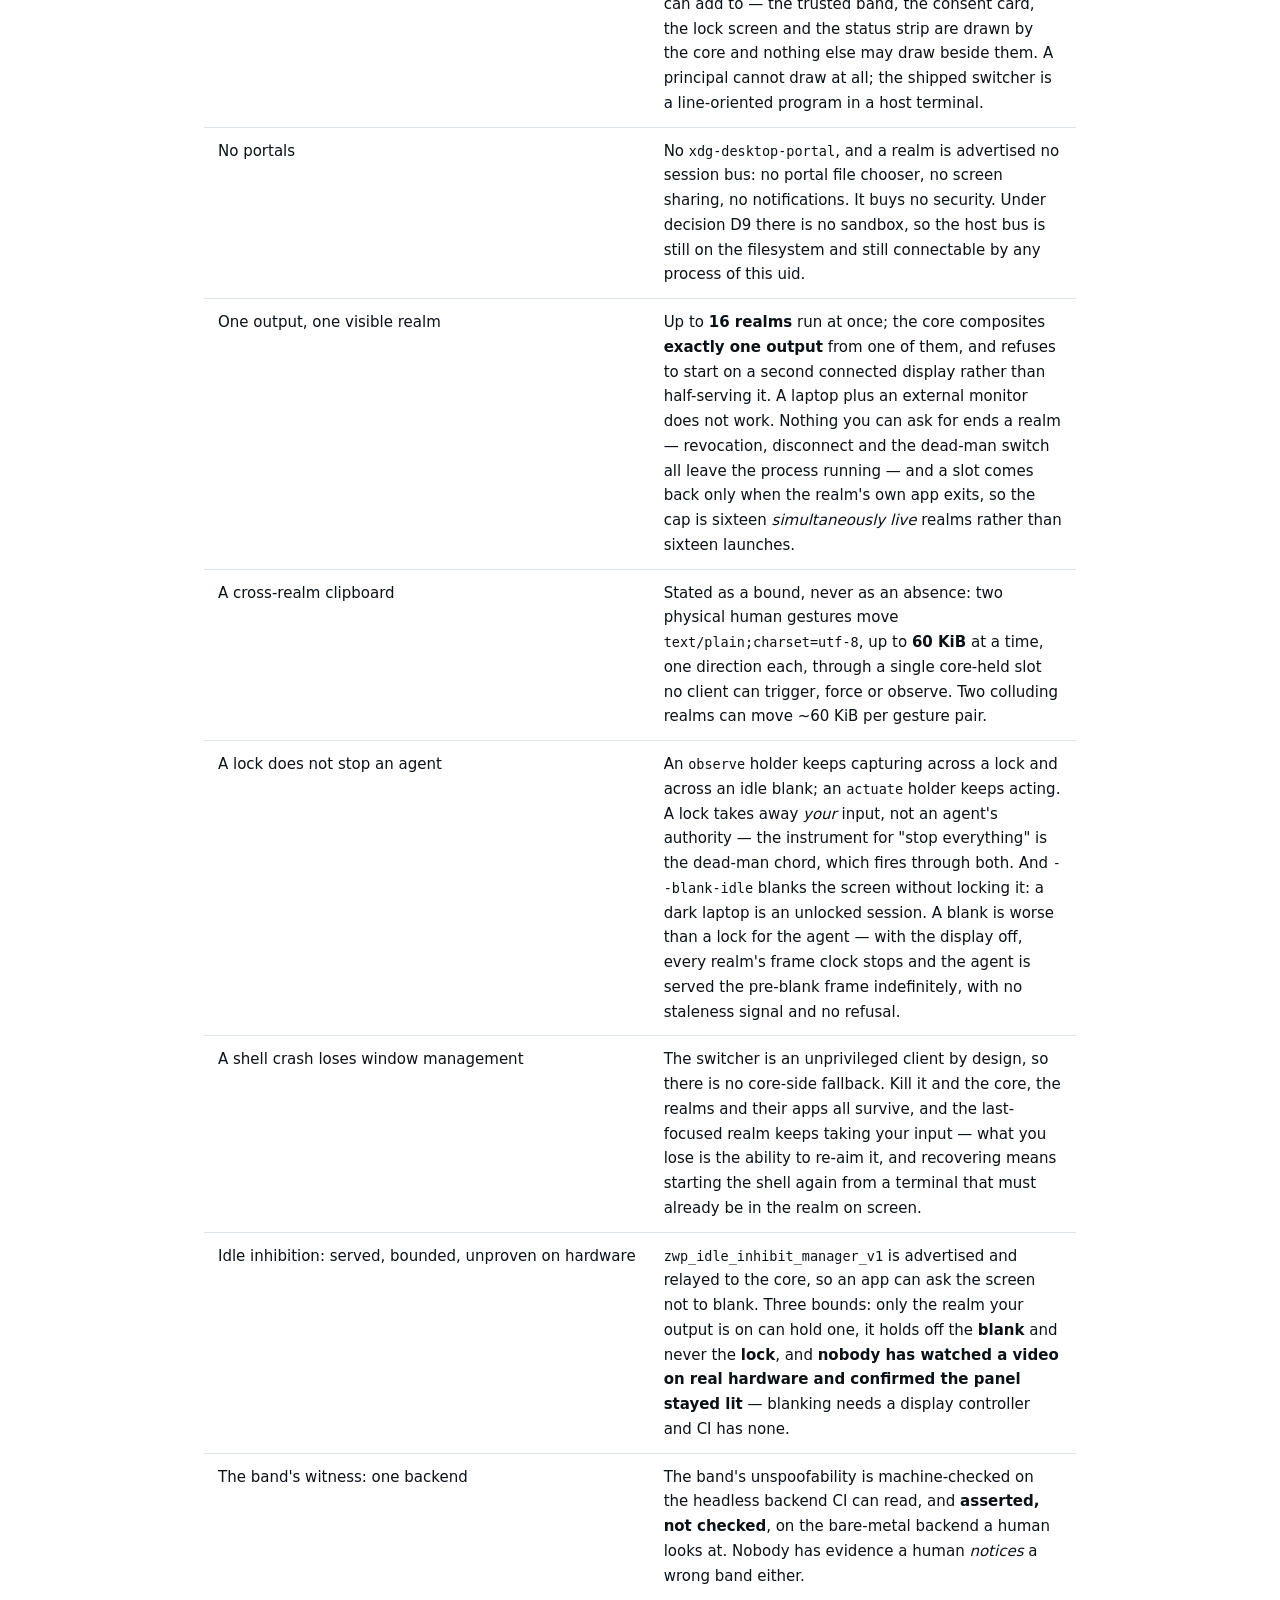
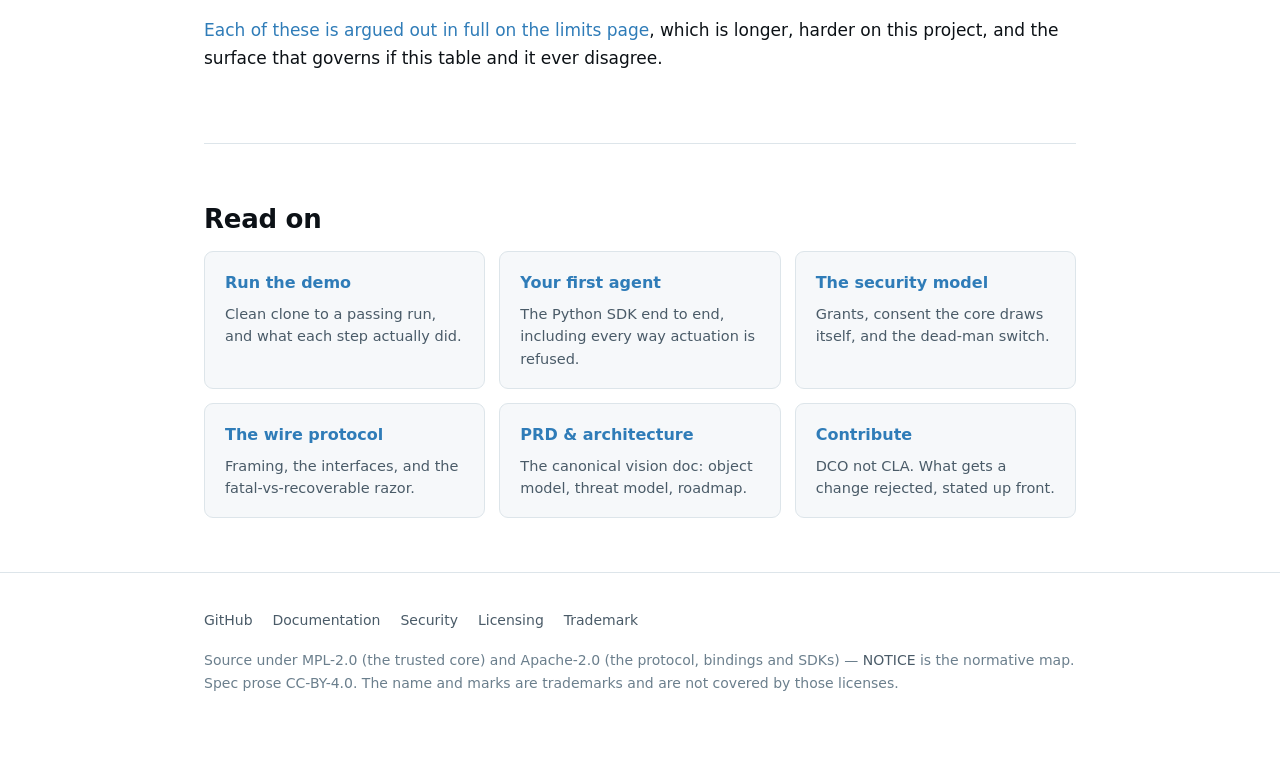
==== commit e10381cb: "feat(protocol): serve idle inhibition as an app-asked verb the core answers at the blank Discharges " ====
--- a/site/index.html
+++ b/site/index.html
@@ -601,11 +601,14 @@
           screen.</td>
         </tr>
         <tr>
-          <td>Idle inhibition is not served</td>
-          <td>Full-screen video will blank the screen.
-          <code>zwp_idle_inhibit_manager_v1</code> needs a new shim global and a
-          new wire verb; that paired change is what reopens it. A <em>not
-          yet</em> with a named condition, not a refusal.</td>
+          <td>Idle inhibition: served, bounded, unproven on hardware</td>
+          <td><code>zwp_idle_inhibit_manager_v1</code> is advertised and relayed
+          to the core, so an app can ask the screen not to blank. Three bounds:
+          only the realm your output is on can hold one, it holds off the
+          <strong>blank</strong> and never the <strong>lock</strong>, and
+          <strong>nobody has watched a video on real hardware and confirmed the
+          panel stayed lit</strong> — blanking needs a display controller and CI
+          has none.</td>
         </tr>
         <tr>
           <td>The band's witness: one backend</td>
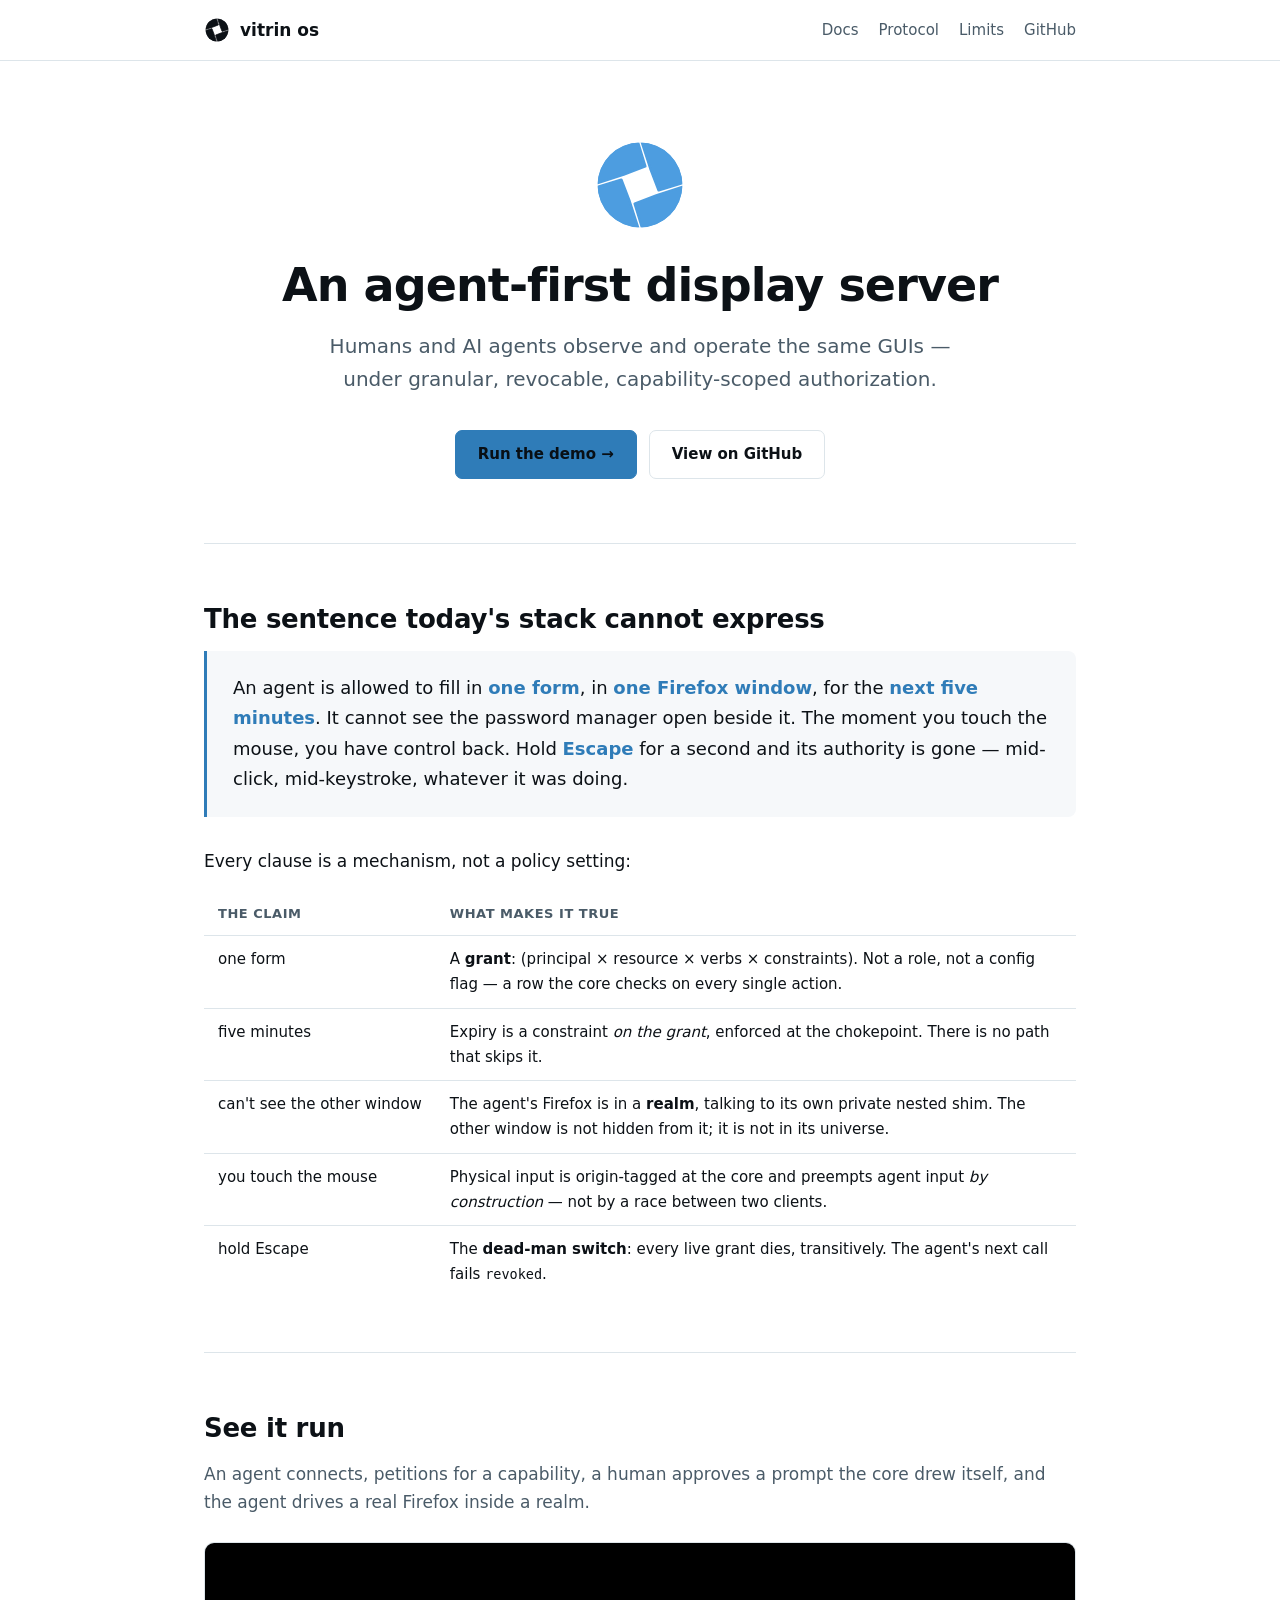
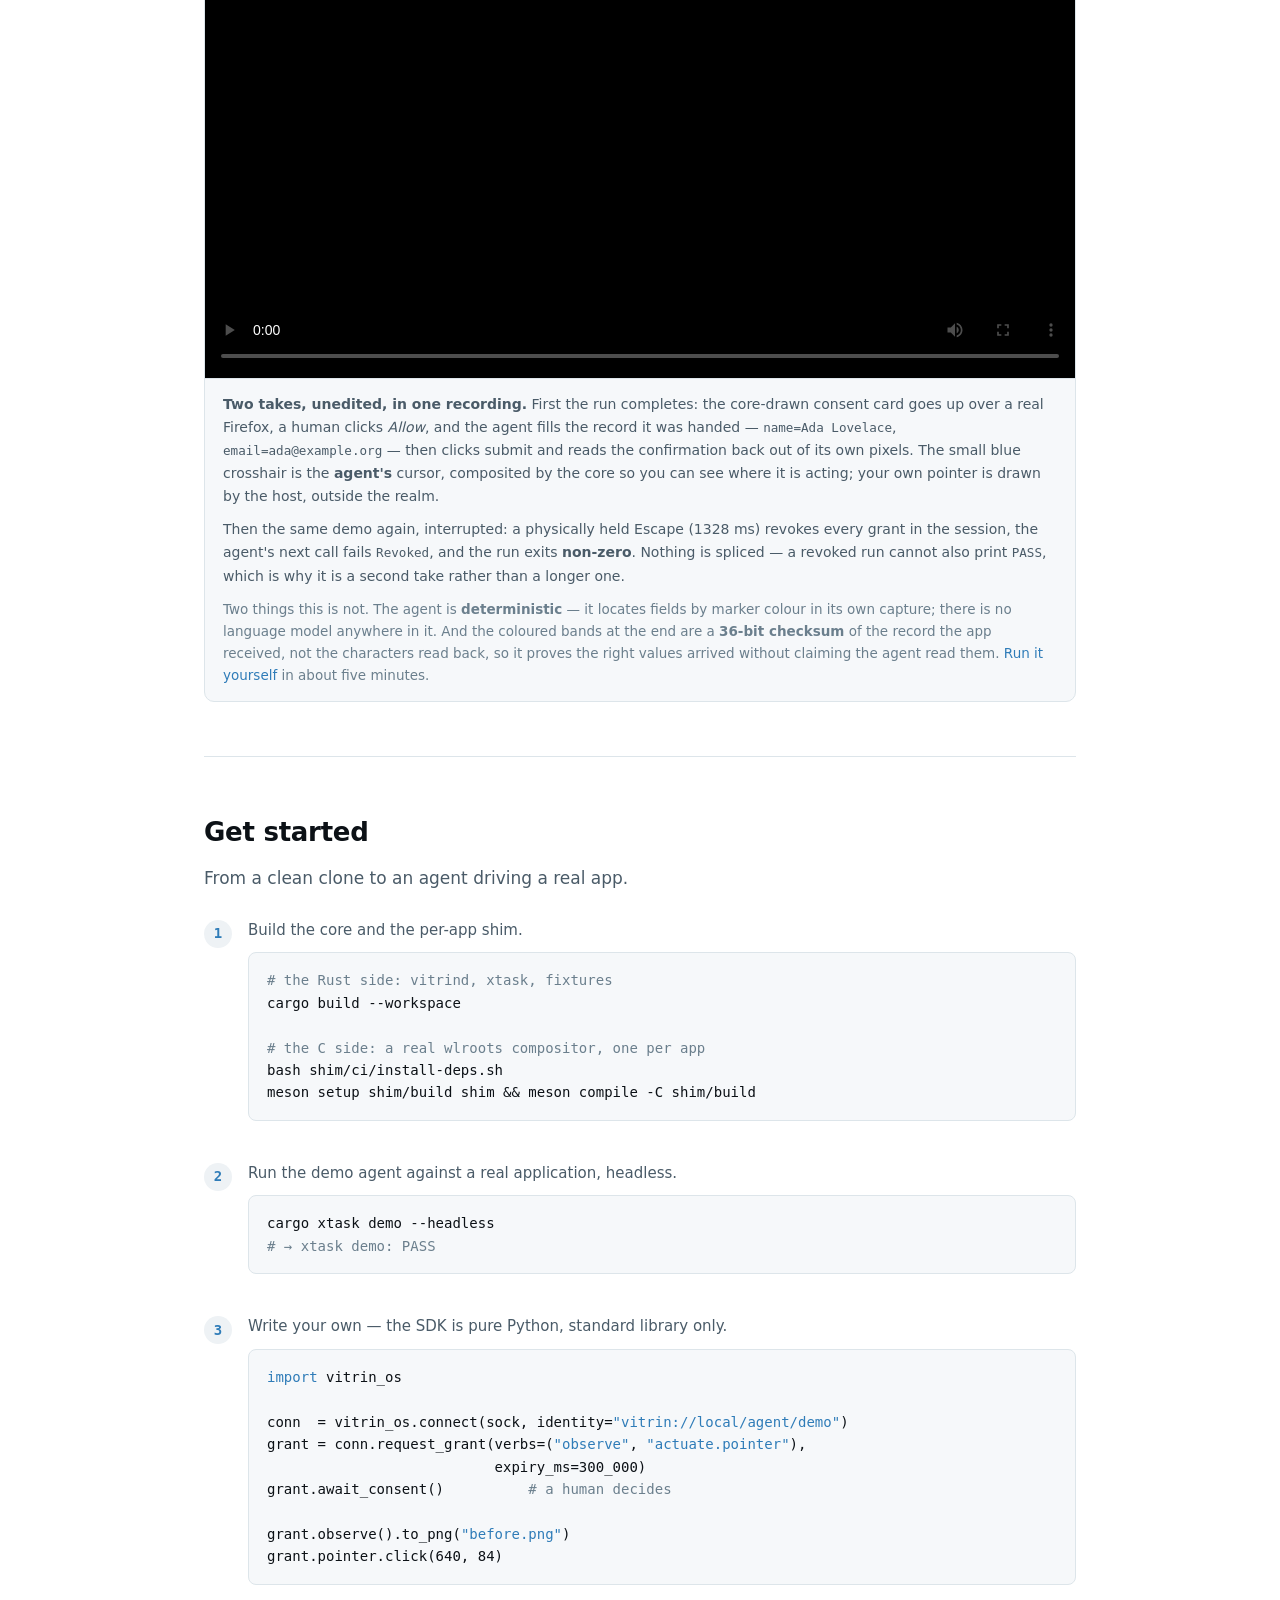
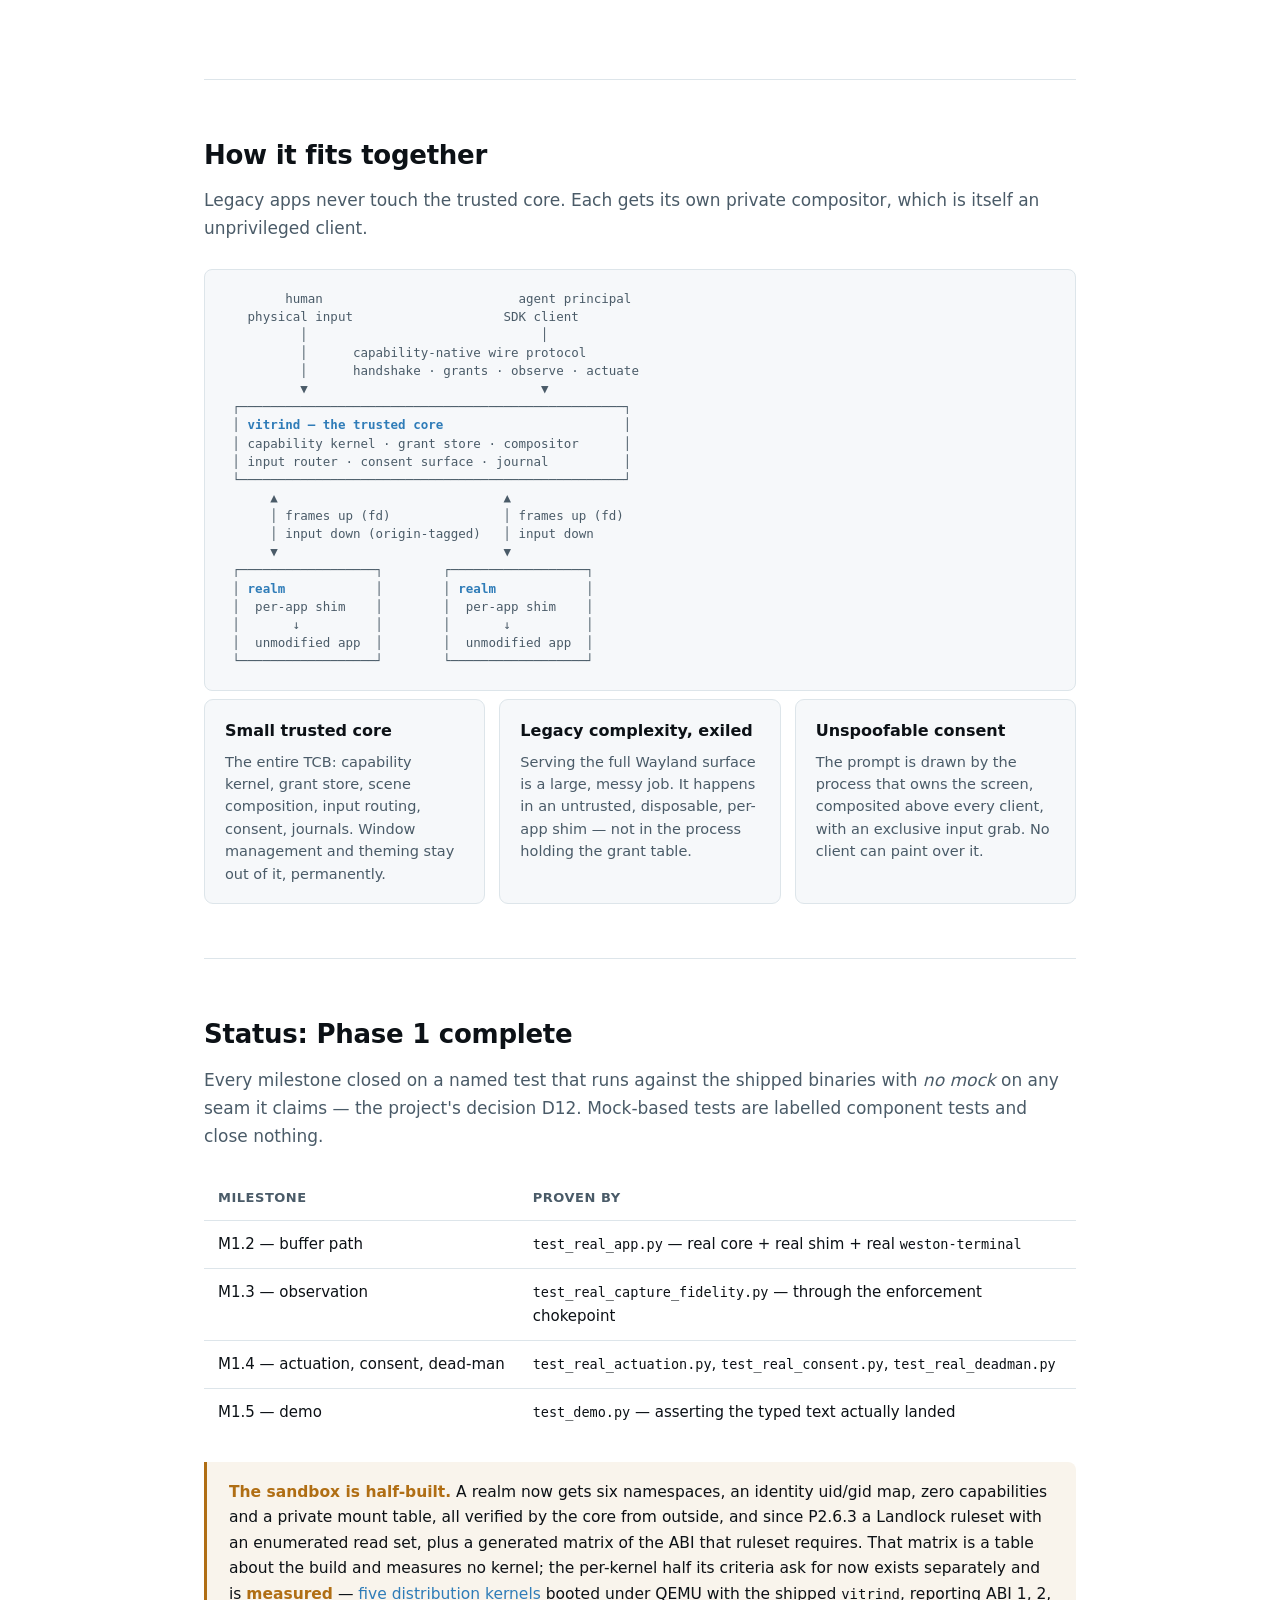
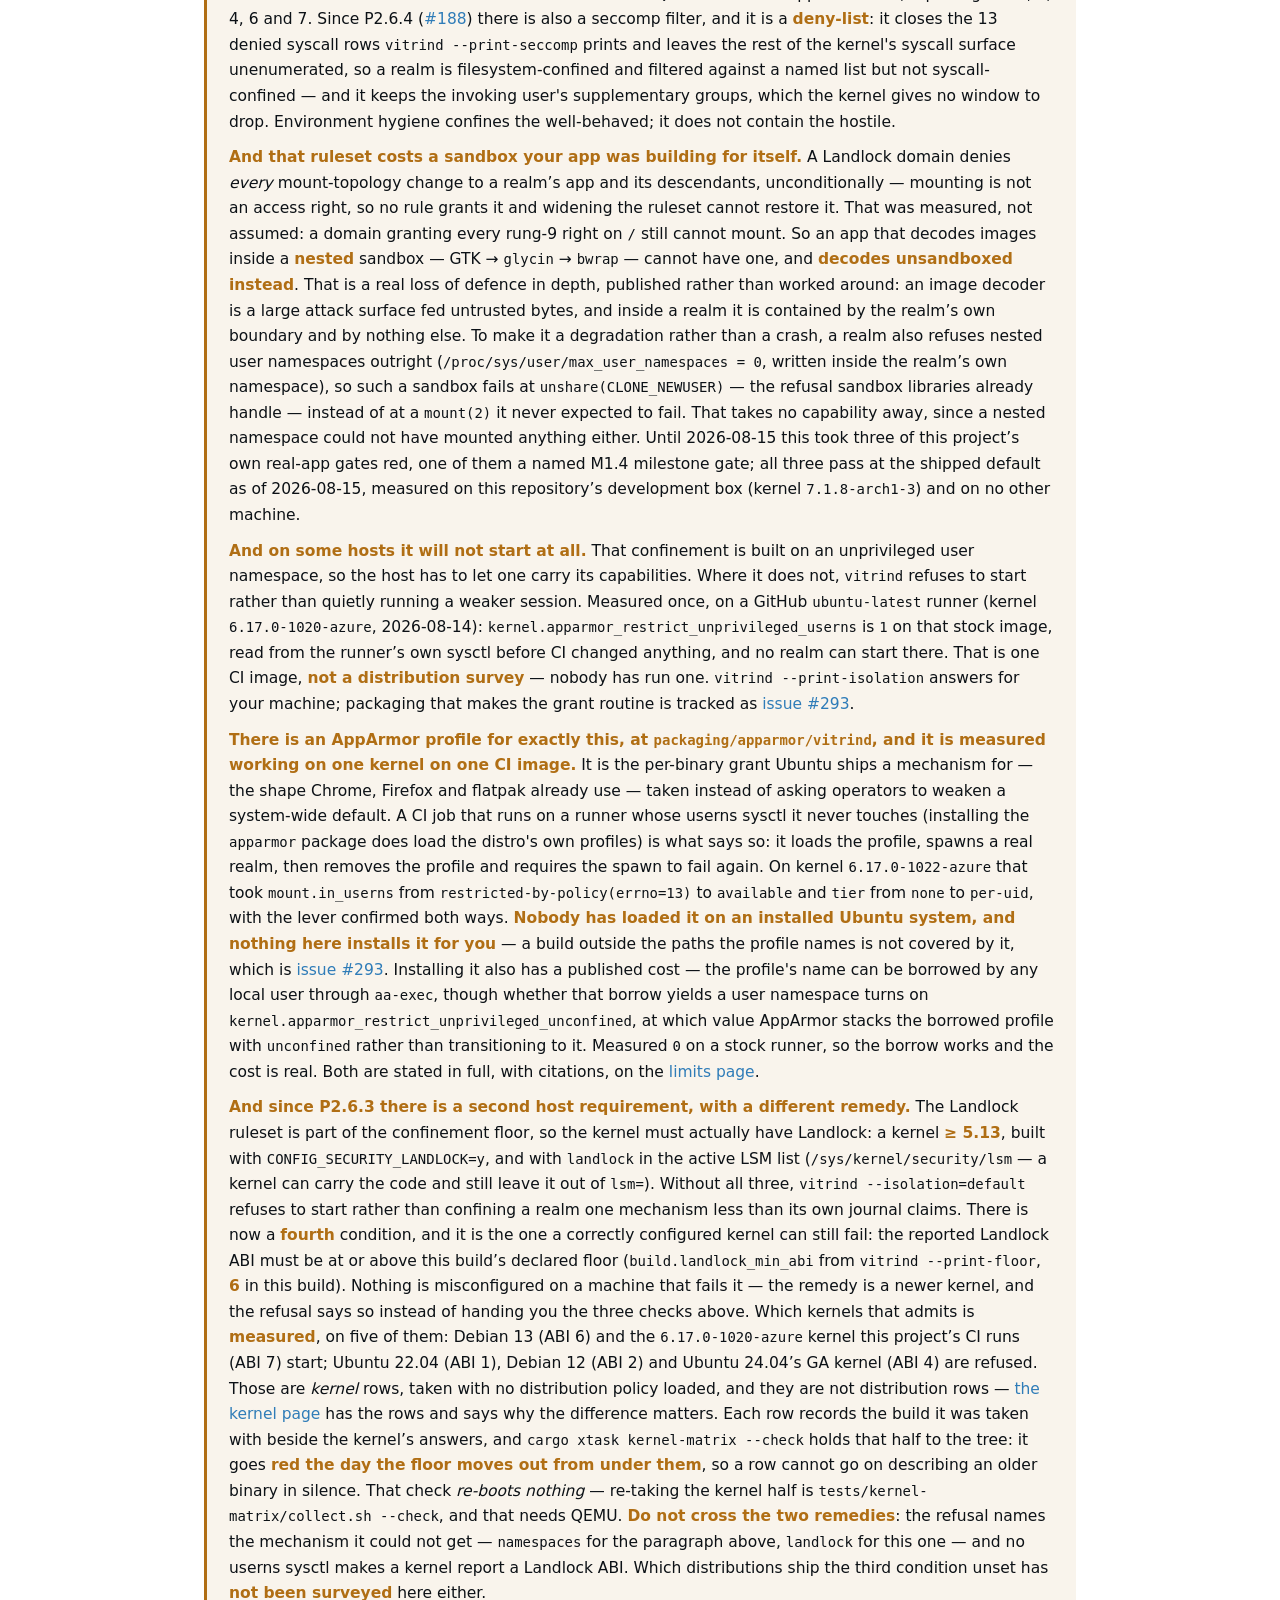
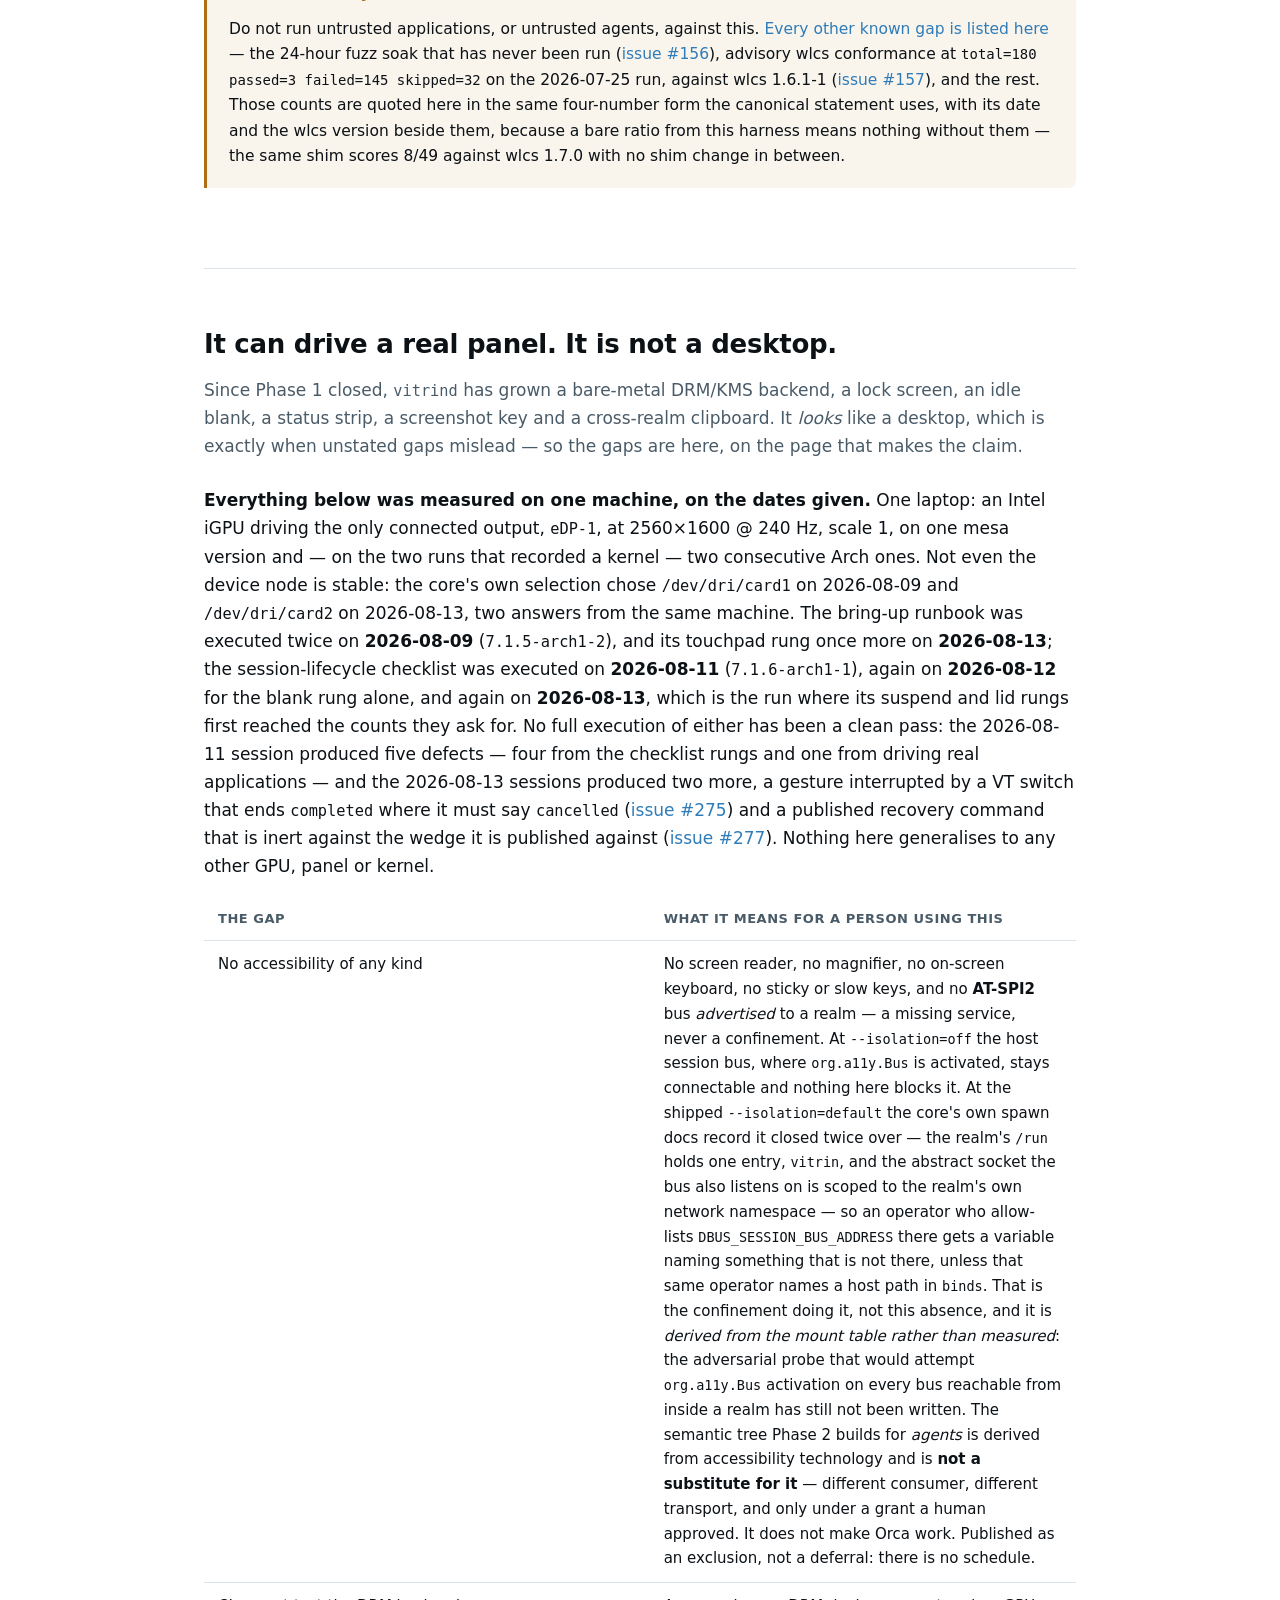
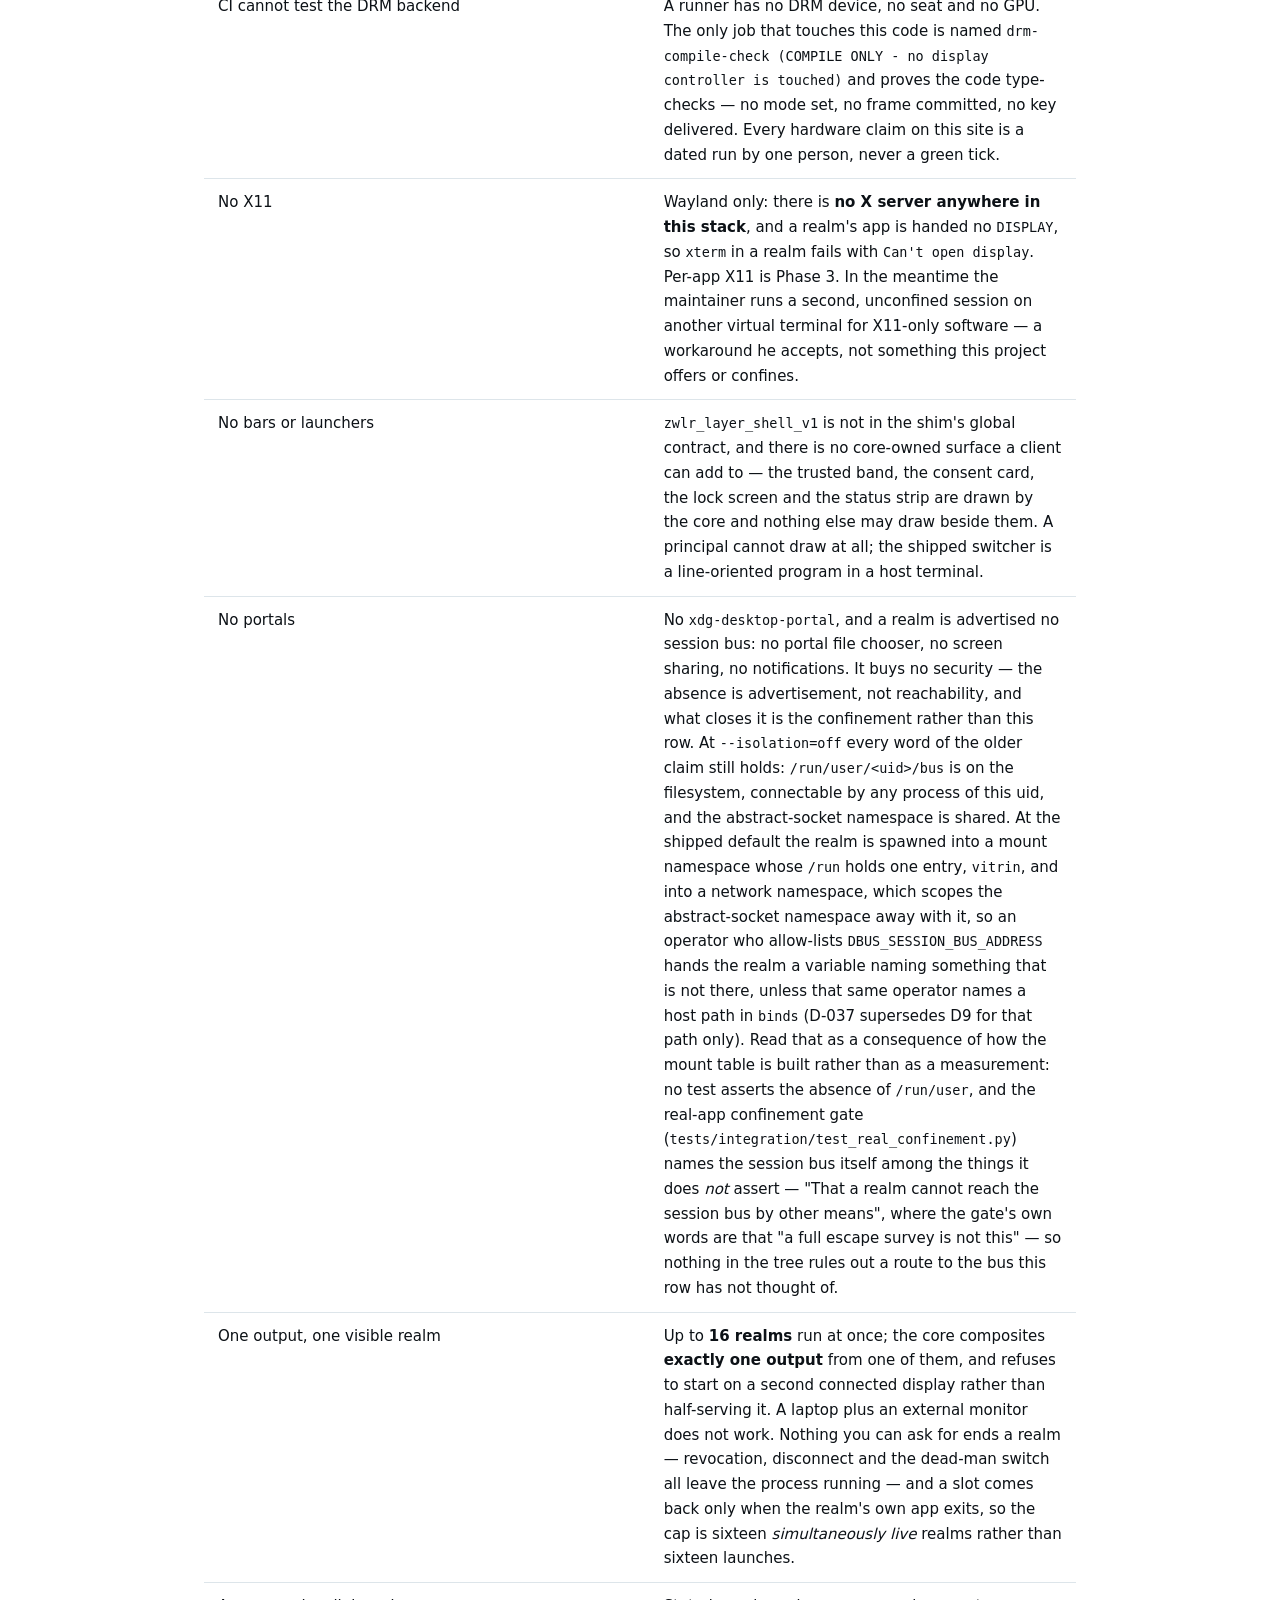
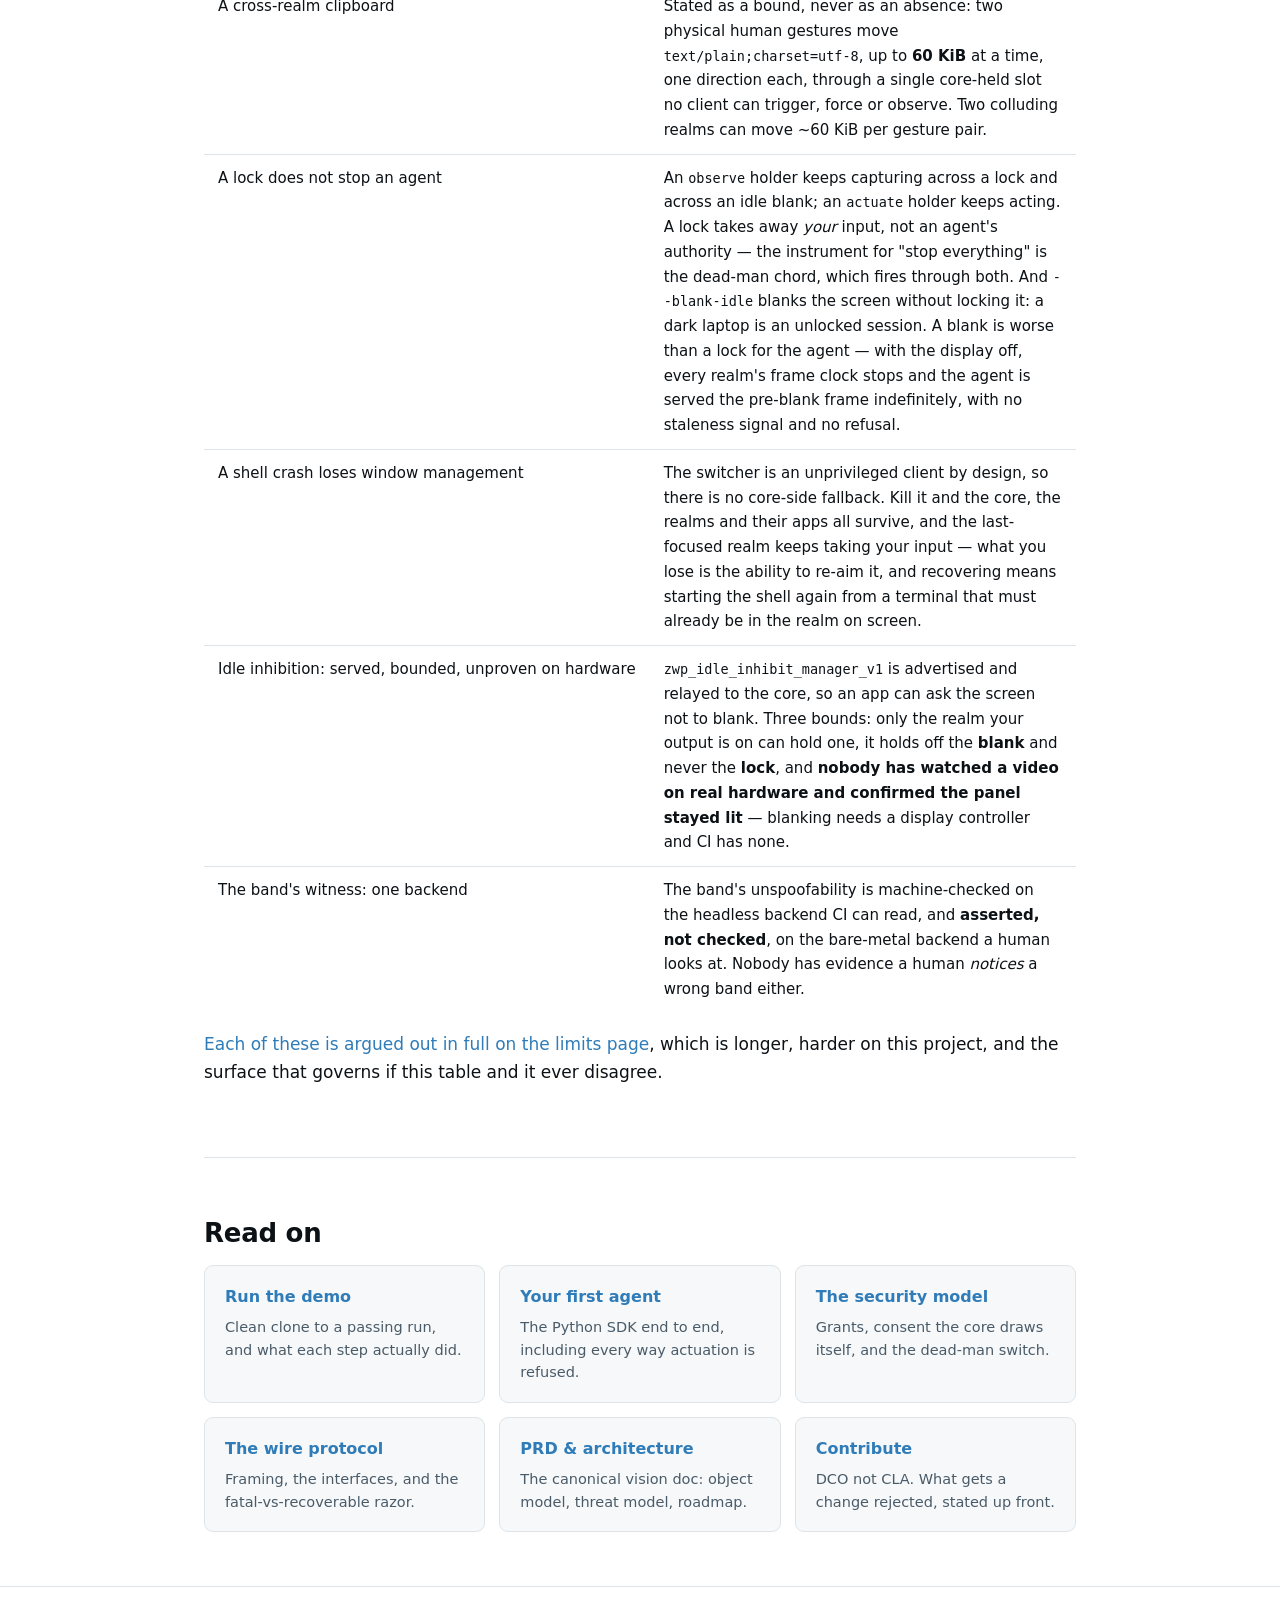
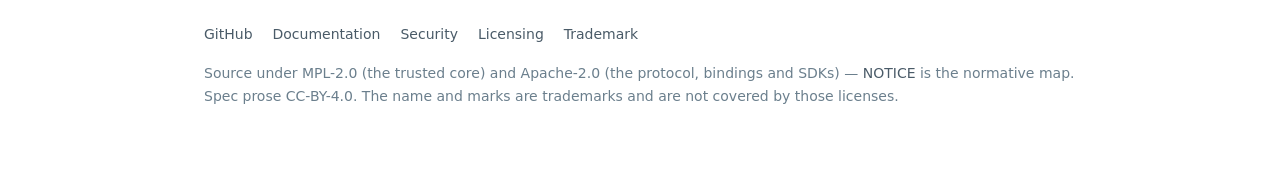
==== commit 08996698: "docs(root): correct what the front door, the landing page and the map say the core does A verified s" ====
--- a/site/index.html
+++ b/site/index.html
@@ -268,7 +268,7 @@
         <p>Write your own — the SDK is pure Python, standard library only.</p>
 <pre><span class="p">import</span> vitrin_os
 
-conn  = vitrin_os.connect(sock, identity=<span class="p">"agent://demo"</span>)
+conn  = vitrin_os.connect(sock, identity=<span class="p">"vitrin://local/agent/demo"</span>)
 grant = conn.request_grant(verbs=(<span class="p">"observe"</span>, <span class="p">"actuate.pointer"</span>),
                            expiry_ms=300_000)
 grant.await_consent()          <span class="c"># a human decides</span>
@@ -405,7 +405,7 @@
       <p><strong>There is an AppArmor profile for exactly this, at
       <code>packaging/apparmor/vitrind</code>, and it is measured working on one
       kernel on one CI image.</strong> It is the per-binary grant Ubuntu ships a
-      mechanism for &mdash; the shape Chromium, Firefox and flatpak already use
+      mechanism for &mdash; the shape Chrome, Firefox and flatpak already use
       &mdash; taken instead of asking operators to weaken a system-wide
       default. A CI job that
       runs on a runner whose userns sysctl it never touches (installing the
@@ -496,14 +496,29 @@
     </p>
 
     <p><strong>Everything below was measured on one machine, on the dates
-    given.</strong> One laptop: an Intel iGPU on <code>/dev/dri/card1</code>
+    given.</strong> One laptop: an Intel iGPU
     driving the only connected output, <code>eDP-1</code>, at 2560×1600 @ 240 Hz,
-    scale 1, on one mesa version and two consecutive Arch kernels. The bring-up
-    runbook was executed twice on <strong>2026-08-09</strong>
-    (<code>7.1.5-arch1-2</code>) and the session-lifecycle checklist once on
-    <strong>2026-08-11</strong> (<code>7.1.6-arch1-1</code>); neither was a clean
-    pass, and the 2026-08-11 session produced five defects — four from the
-    checklist rungs and one from driving real applications. Nothing here
+    scale 1, on one mesa version and — on the two runs that recorded a
+    kernel — two consecutive Arch ones. Not even the device node is
+    stable: the core's own selection chose <code>/dev/dri/card1</code> on
+    2026-08-09 and <code>/dev/dri/card2</code> on 2026-08-13, two answers from
+    the same machine. The bring-up runbook was executed twice on
+    <strong>2026-08-09</strong> (<code>7.1.5-arch1-2</code>), and its touchpad
+    rung once more on <strong>2026-08-13</strong>; the session-lifecycle
+    checklist was executed on <strong>2026-08-11</strong>
+    (<code>7.1.6-arch1-1</code>), again on <strong>2026-08-12</strong> for the
+    blank rung alone, and again on <strong>2026-08-13</strong>, which is the run
+    where its suspend and lid rungs first reached the counts they ask for. No
+    full execution of either has been a clean pass: the 2026-08-11 session
+    produced five defects — four from the checklist rungs and one from driving
+    real applications — and the 2026-08-13 sessions produced two more, a gesture
+    interrupted by a VT switch that ends <code>completed</code> where it must say
+    <code>cancelled</code>
+    (<a href="https://github.com/vitrin-os/vitrin-os/issues/275">issue #275</a>)
+    and a published recovery command that is inert against the wedge it is
+    published against
+    (<a href="https://github.com/vitrin-os/vitrin-os/issues/277">issue
+    #277</a>). Nothing here
     generalises to any other GPU, panel or kernel.</p>
 
     <div class="tw">
@@ -514,10 +529,21 @@
           <td>No accessibility of any kind</td>
           <td>No screen reader, no magnifier, no on-screen keyboard, no sticky or
           slow keys, and no <strong>AT-SPI2</strong> bus <em>advertised</em> to a
-          realm — a missing service, never a confinement. Under decision D9 the
+          realm — a missing service, never a confinement. At
+          <code>--isolation=off</code> the
           host session bus, where <code>org.a11y.Bus</code> is activated, stays
-          connectable; nothing here blocks it, and the adversarial probe that
-          would prove otherwise has not been written.
+          connectable and nothing here blocks it. At the shipped
+          <code>--isolation=default</code> the core's own spawn docs record
+          it closed twice over — the realm's <code>/run</code> holds
+          one entry, <code>vitrin</code>, and the abstract socket the bus also
+          listens on is scoped to the realm's own network namespace —
+          so an operator who allow-lists <code>DBUS_SESSION_BUS_ADDRESS</code>
+          there gets a variable naming something that is not there, unless that
+          same operator names a host path in <code>binds</code>. That is the
+          confinement doing it, not this absence, and it is <em>derived from the
+          mount table rather than measured</em>: the adversarial probe that would
+          attempt <code>org.a11y.Bus</code> activation on every bus reachable from
+          inside a realm has still not been written.
           The semantic tree Phase 2 builds for <em>agents</em> is derived from
           accessibility technology and is <strong>not a substitute for
           it</strong> — different consumer, different transport, and only under a
@@ -556,9 +582,27 @@
           <td>No portals</td>
           <td>No <code>xdg-desktop-portal</code>, and a realm is advertised no
           session bus: no portal file chooser, no screen sharing, no
-          notifications. It buys no security. Under decision D9 there is no
-          sandbox, so the host bus is still on the filesystem and still
-          connectable by any process of this uid.</td>
+          notifications. It buys no security — the absence is advertisement, not
+          reachability, and what closes it is the confinement rather than this
+          row. At <code>--isolation=off</code> every word of the older claim
+          still holds: <code>/run/user/&lt;uid&gt;/bus</code> is on the
+          filesystem, connectable by any process of this uid, and the
+          abstract-socket namespace is shared. At the shipped default the realm
+          is spawned into a mount namespace whose <code>/run</code> holds one
+          entry, <code>vitrin</code>, and into a network namespace, which scopes
+          the abstract-socket namespace away with it, so an operator who
+          allow-lists <code>DBUS_SESSION_BUS_ADDRESS</code> hands the realm a
+          variable naming something that is not there, unless that same operator
+          names a host path in <code>binds</code> (D-037 supersedes D9 for
+          that path only). Read that as a consequence of how the mount table is
+          built rather than as a measurement: no test asserts the absence of
+          <code>/run/user</code>, and the real-app confinement gate
+          (<code>tests/integration/test_real_confinement.py</code>) names the
+          session bus itself among the things it does <em>not</em> assert —
+          "That a realm cannot reach the session bus by other means", where the
+          gate's own words are that "a full escape survey is not this" —
+          so nothing in the tree rules out a route to the bus this row has not
+          thought of.</td>
         </tr>
         <tr>
           <td>One output, one visible realm</td>
